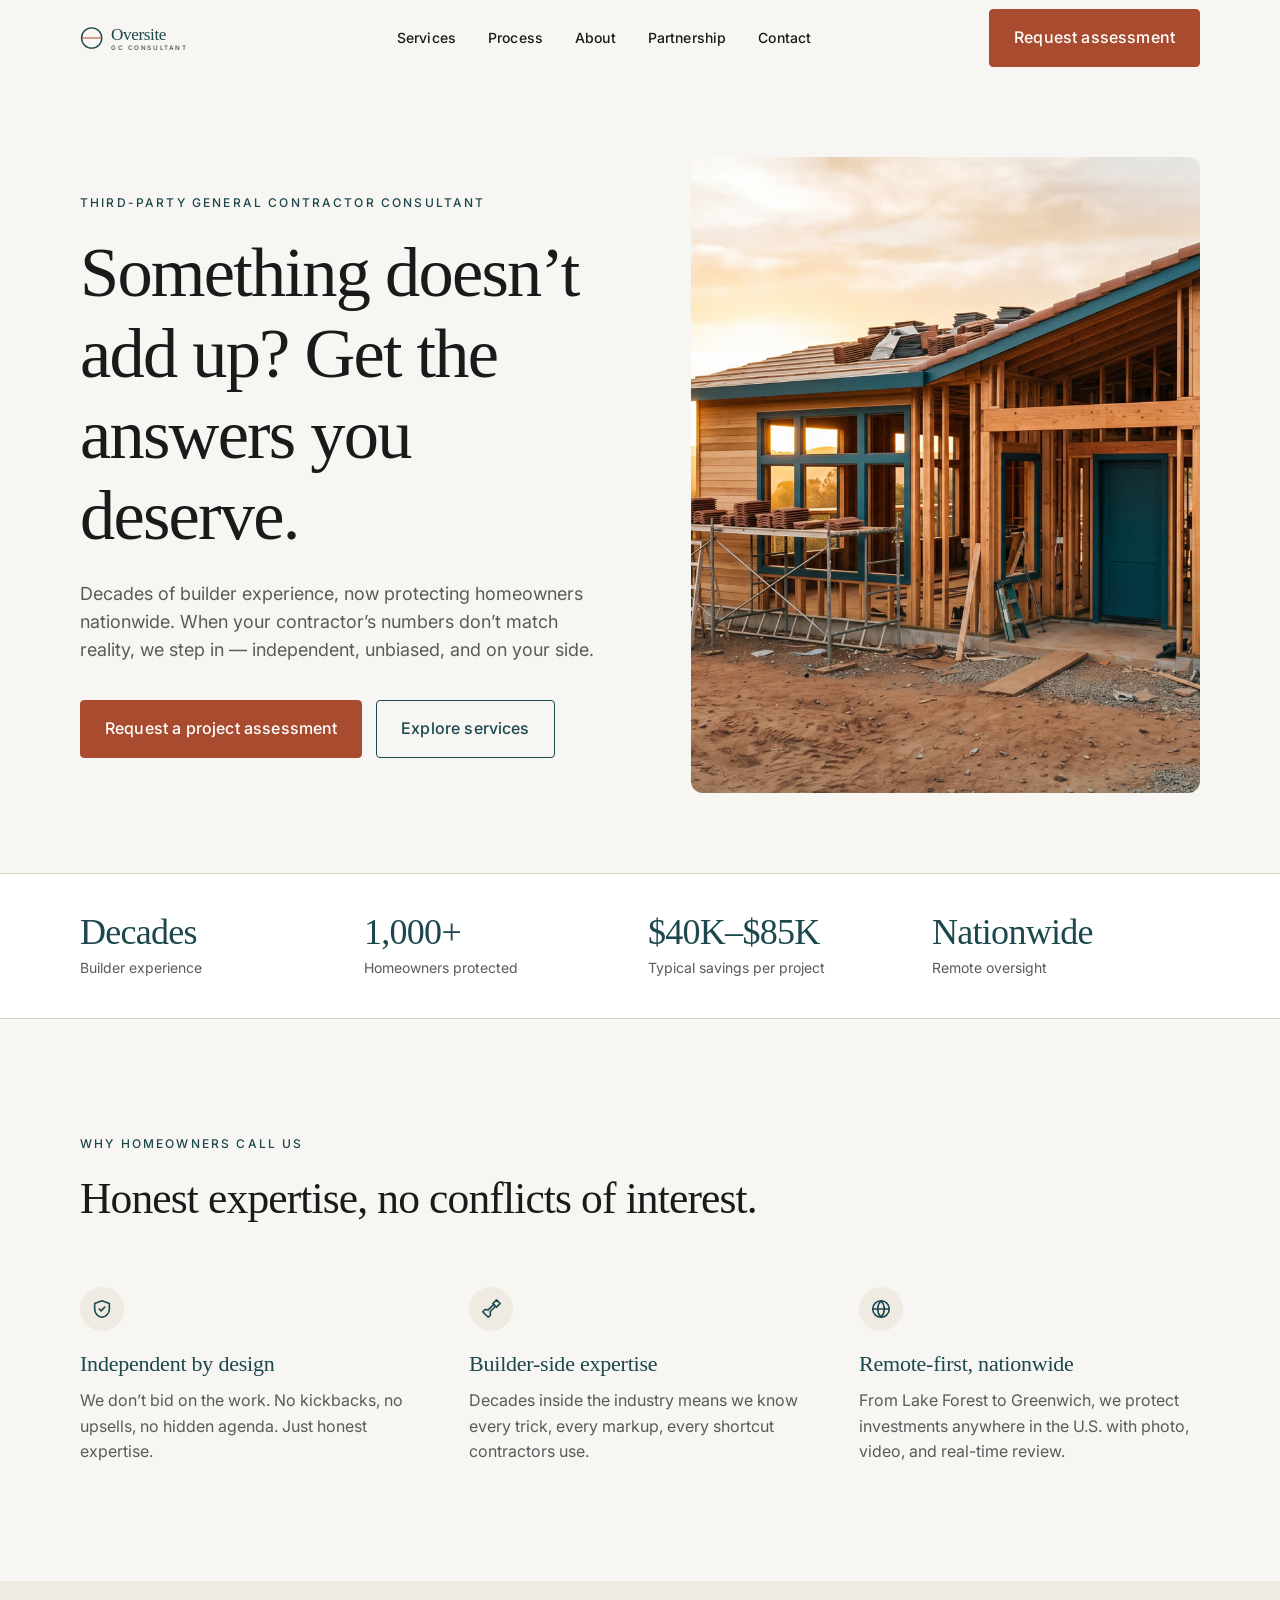
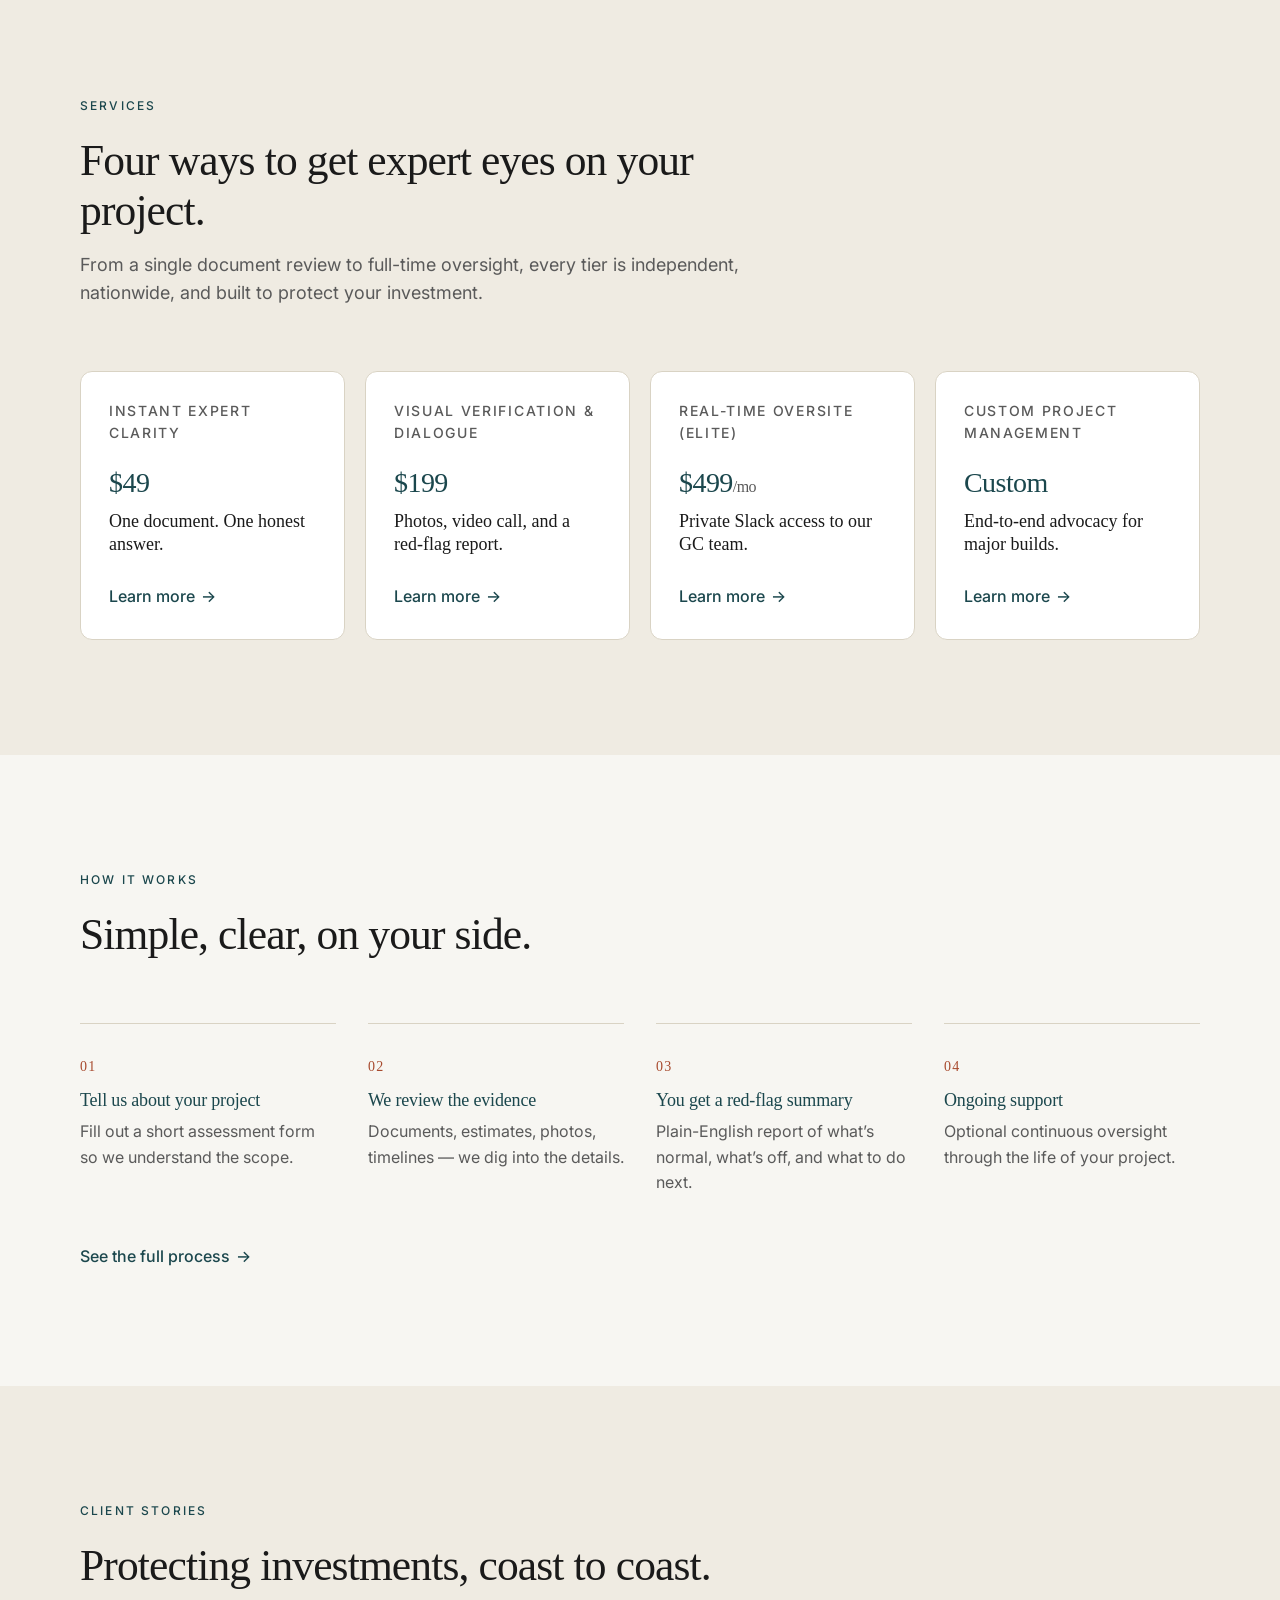
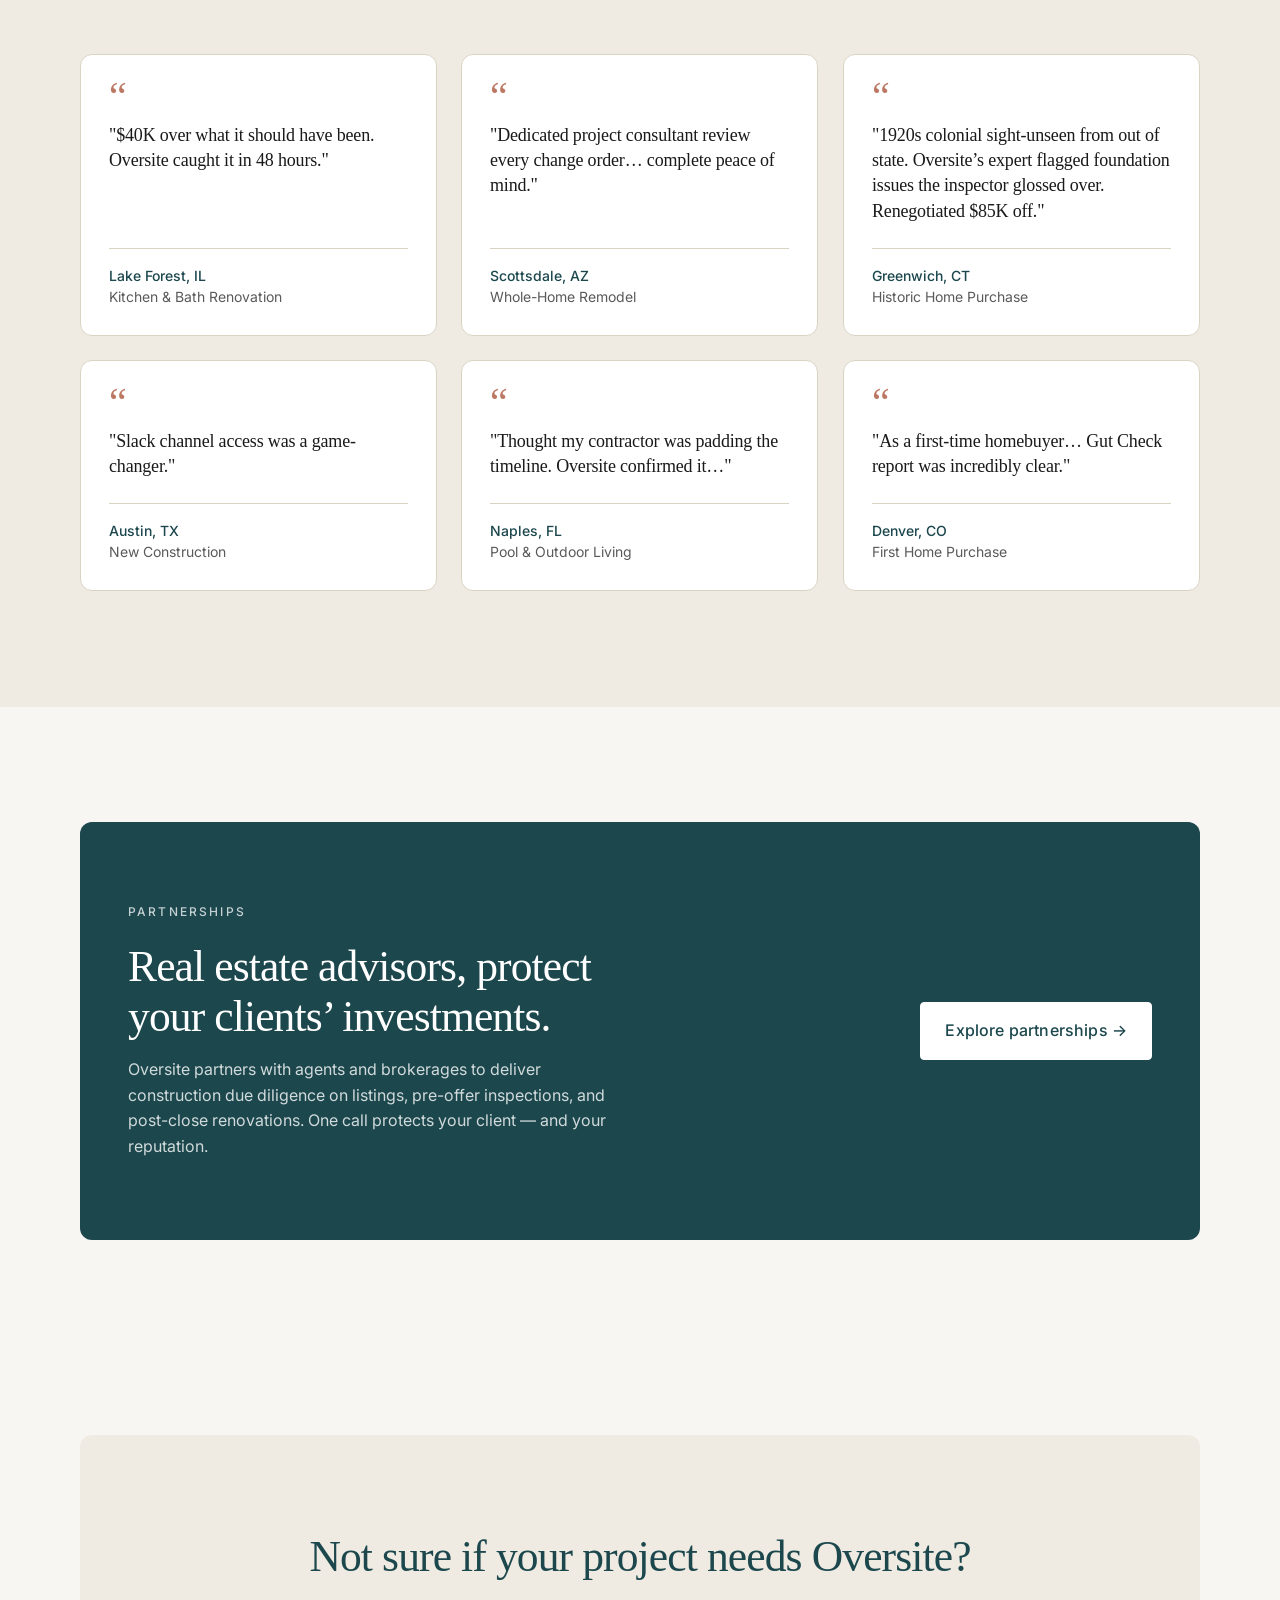
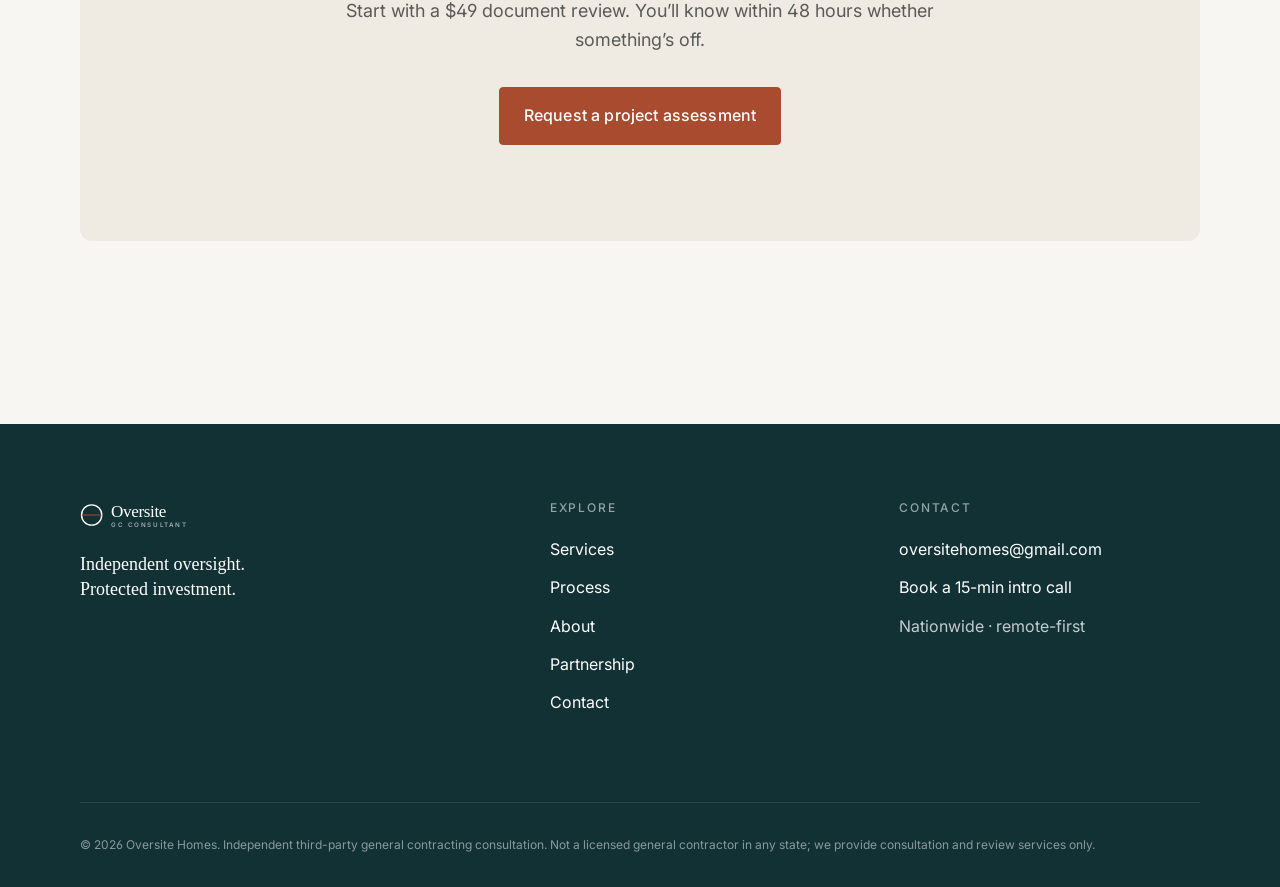
==== index.html @ 920925d2 "Add files via upload Add Justin Stamer bio, swap 25+ years to decades" ====
<!doctype html>
<html lang="en">
<head>
  <meta charset="utf-8" />
  <meta name="viewport" content="width=device-width, initial-scale=1" />
  <title>Oversite Homes — Independent third-party GC oversight for homeowners</title>
  <meta name="description" content="Decades of builder experience, now protecting homeowners nationwide. Independent, unbiased construction oversight and contractor review." />
  <link rel="icon" type="image/svg+xml" href="assets/favicon.svg" />
  <meta name="theme-color" content="#F7F6F2" />
  <!-- Fonts: Fraunces (Fontshare) + Inter (Google) -->
  <link rel="preconnect" href="https://fonts.googleapis.com" />
  <link rel="preconnect" href="https://fonts.gstatic.com" crossorigin />
  <link rel="preconnect" href="https://api.fontshare.com" />
  <link href="https://fonts.googleapis.com/css2?family=Inter:wght@400;500;600;700&display=swap" rel="stylesheet" />
  <link href="https://api.fontshare.com/v2/css?f[]=fraunces@400,500,600&display=swap" rel="stylesheet" />
  <link rel="stylesheet" href="assets/css/styles.css" />
  <meta property="og:title" content="Oversite Homes — Independent third-party GC oversight for homeowners" />
  <meta property="og:description" content="Decades of builder experience, now protecting homeowners nationwide. Independent, unbiased construction oversight and contractor review." />
  <meta property="og:type" content="website" />
</head>
<body>
<a class="visually-hidden" href="#main">Skip to main content</a>
<header class="site-header">
  <div class="container nav-inner">
    <a href="index.html" class="brand" aria-label="Oversite Homes home">
      <svg viewBox="0 0 220 36" xmlns="http://www.w3.org/2000/svg" aria-hidden="true" focusable="false">
  <!-- architectural mark: circle with crossbar -->
  <g transform="translate(0,2)">
    <circle cx="15" cy="16" r="13" fill="none" stroke="#1B474D" stroke-width="1.8"/>
    <line x1="3" y1="16" x2="27" y2="16" stroke="#A84B2F" stroke-width="1.6" stroke-linecap="round"/>
  </g>
  <!-- wordmark -->
  <text x="40" y="21" font-family="Fraunces, Georgia, serif" font-weight="500" font-size="22" fill="#1B474D" letter-spacing="-0.5">Oversite</text>
  <text x="40" y="33" font-family="Inter, sans-serif" font-weight="600" font-size="8" fill="#5A5A5A" letter-spacing="2">GC CONSULTANT</text>
</svg>
    </a>
    <button class="nav-toggle" aria-expanded="false" aria-controls="primary-nav" aria-label="Toggle menu">
      <span></span>
    </button>
    <nav class="primary-nav" id="primary-nav" aria-label="Primary">
      <ul>
        <li><a href="services.html">Services</a></li>
        <li><a href="process.html">Process</a></li>
        <li><a href="about.html">About</a></li>
        <li><a href="partnership.html">Partnership</a></li>
        <li><a href="contact.html">Contact</a></li>
        <li><a href="contact.html" class="btn btn-primary mobile-cta">Request assessment</a></li>
      </ul>
    </nav>
    <a href="contact.html" class="btn btn-primary nav-cta">Request assessment</a>
  </div>
</header>

<main id="main">

  <!-- HERO -->
  <section class="hero">
    <div class="container">
      <div class="hero-inner">
        <div class="reveal is-in">
          <p class="eyebrow">Third-party general contractor consultant</p>
          <h1>Something doesn&rsquo;t add up? Get the answers you deserve.</h1>
          <p class="lede">Decades of builder experience, now protecting homeowners nationwide. When your contractor&rsquo;s numbers don&rsquo;t match reality, we step in &mdash; independent, unbiased, and on your side.</p>
          <div class="hero-ctas">
            <a href="contact.html" class="btn btn-primary">Request a project assessment</a>
            <a href="services.html" class="btn btn-secondary">Explore services</a>
          </div>
        </div>
        <div class="hero-visual reveal is-in" aria-hidden="false">
          <img src="assets/images/hero.jpg" alt="Custom home under construction at golden hour, framed timber and warm light" loading="eager" fetchpriority="high"/>
        </div>
      </div>
    </div>
  </section>

  <!-- TRUST STRIP -->
  <section class="trust-strip" aria-label="Trust indicators" style="padding: 2.5rem 0;">
    <div class="container">
      <div class="stats">
        <div class="stat"><div class="stat-value">Decades</div><div class="stat-label">Builder experience</div></div>
        <div class="stat"><div class="stat-value">1,000+</div><div class="stat-label">Homeowners protected</div></div>
        <div class="stat"><div class="stat-value">$40K&ndash;$85K</div><div class="stat-label">Typical savings per project</div></div>
        <div class="stat"><div class="stat-value">Nationwide</div><div class="stat-label">Remote oversight</div></div>
      </div>
    </div>
  </section>

  <!-- VALUE PROPS -->
  <section>
    <div class="container">
      <div class="section-head reveal">
        <p class="eyebrow">Why homeowners call us</p>
        <h2>Honest expertise, no conflicts of interest.</h2>
      </div>
      <div class="value-grid">
        <div class="value-card reveal"><span class="icon"><svg width="22" height="22" viewBox="0 0 24 24" fill="none" stroke="currentColor" stroke-width="1.75" stroke-linecap="round" stroke-linejoin="round" aria-hidden="true"><path d="M12 3 4 6v6c0 4.5 3.2 8.5 8 9 4.8-.5 8-4.5 8-9V6l-8-3Z"/><path d="m9 12 2 2 4-4"/></svg></span><h3>Independent by design</h3><p>We don&rsquo;t bid on the work. No kickbacks, no upsells, no hidden agenda. Just honest expertise.</p></div>
        <div class="value-card reveal"><span class="icon"><svg width="22" height="22" viewBox="0 0 24 24" fill="none" stroke="currentColor" stroke-width="1.75" stroke-linecap="round" stroke-linejoin="round" aria-hidden="true"><path d="M15 7 9 13l-3.5-.5L3 15l6 6 2.5-2.5L11 15l6-6"/><path d="m14 6 4-4 4 4-4 4z"/></svg></span><h3>Builder-side expertise</h3><p>Decades inside the industry means we know every trick, every markup, every shortcut contractors use.</p></div>
        <div class="value-card reveal"><span class="icon"><svg width="22" height="22" viewBox="0 0 24 24" fill="none" stroke="currentColor" stroke-width="1.75" stroke-linecap="round" stroke-linejoin="round" aria-hidden="true"><circle cx="12" cy="12" r="9"/><path d="M3 12h18"/><path d="M12 3a13 13 0 0 1 0 18"/><path d="M12 3a13 13 0 0 0 0 18"/></svg></span><h3>Remote-first, nationwide</h3><p>From Lake Forest to Greenwich, we protect investments anywhere in the U.S. with photo, video, and real-time review.</p></div>
      </div>
    </div>
  </section>

  <!-- SERVICE TIER PREVIEW -->
  <section style="background: var(--surface-alt);">
    <div class="container">
      <div class="section-head reveal">
        <p class="eyebrow">Services</p>
        <h2>Four ways to get expert eyes on your project.</h2>
        <p class="lede">From a single document review to full-time oversight, every tier is independent, nationwide, and built to protect your investment.</p>
      </div>
      <div class="tier-grid">
        <a href="services.html#tier-49" class="tier-card reveal">
          <div class="tier-name">Instant Expert Clarity</div>
          <div class="tier-price">$49</div>
          <p class="tier-tagline">One document. One honest answer.</p>
          <span class="link-arrow">Learn more <span class="arrow">&rarr;</span></span>
        </a>
        <a href="services.html#tier-199" class="tier-card reveal">
          <div class="tier-name">Visual Verification &amp; Dialogue</div>
          <div class="tier-price">$199</div>
          <p class="tier-tagline">Photos, video call, and a red-flag report.</p>
          <span class="link-arrow">Learn more <span class="arrow">&rarr;</span></span>
        </a>
        <a href="services.html#tier-499" class="tier-card reveal">
          <div class="tier-name">Real-time Oversite (Elite)</div>
          <div class="tier-price">$499<span style="font-size: 1rem; color: var(--ink-muted);">/mo</span></div>
          <p class="tier-tagline">Private Slack access to our GC team.</p>
          <span class="link-arrow">Learn more <span class="arrow">&rarr;</span></span>
        </a>
        <a href="services.html#tier-custom" class="tier-card reveal">
          <div class="tier-name">Custom Project Management</div>
          <div class="tier-price">Custom</div>
          <p class="tier-tagline">End-to-end advocacy for major builds.</p>
          <span class="link-arrow">Learn more <span class="arrow">&rarr;</span></span>
        </a>
      </div>
    </div>
  </section>

  <!-- HOW IT WORKS (4 STEP TEASER) -->
  <section>
    <div class="container">
      <div class="section-head reveal">
        <p class="eyebrow">How it works</p>
        <h2>Simple, clear, on your side.</h2>
      </div>
      <ol class="steps steps-4">
        <li class="step reveal"><h3>Tell us about your project</h3><p>Fill out a short assessment form so we understand the scope.</p></li>
        <li class="step reveal"><h3>We review the evidence</h3><p>Documents, estimates, photos, timelines &mdash; we dig into the details.</p></li>
        <li class="step reveal"><h3>You get a red-flag summary</h3><p>Plain-English report of what&rsquo;s normal, what&rsquo;s off, and what to do next.</p></li>
        <li class="step reveal"><h3>Ongoing support</h3><p>Optional continuous oversight through the life of your project.</p></li>
      </ol>
      <p style="margin-top: 3rem;"><a href="process.html" class="link-arrow">See the full process <span class="arrow">&rarr;</span></a></p>
    </div>
  </section>

  <!-- TESTIMONIALS -->
  <section style="background: var(--surface-alt);">
    <div class="container">
      <div class="section-head reveal">
        <p class="eyebrow">Client stories</p>
        <h2>Protecting investments, coast to coast.</h2>
      </div>
      <div class="testimonials">
        
        <figure class="testimonial reveal">
          <div class="quote-mark" aria-hidden="true">&ldquo;</div>
          <blockquote>"$40K over what it should have been. Oversite caught it in 48 hours."</blockquote>
          <cite><strong>Lake Forest, IL</strong><br/>Kitchen &amp; Bath Renovation</cite>
        </figure>

        <figure class="testimonial reveal">
          <div class="quote-mark" aria-hidden="true">&ldquo;</div>
          <blockquote>"Dedicated project consultant review every change order&hellip; complete peace of mind."</blockquote>
          <cite><strong>Scottsdale, AZ</strong><br/>Whole-Home Remodel</cite>
        </figure>

        <figure class="testimonial reveal">
          <div class="quote-mark" aria-hidden="true">&ldquo;</div>
          <blockquote>"1920s colonial sight-unseen from out of state. Oversite&rsquo;s expert flagged foundation issues the inspector glossed over. Renegotiated $85K off."</blockquote>
          <cite><strong>Greenwich, CT</strong><br/>Historic Home Purchase</cite>
        </figure>

        <figure class="testimonial reveal">
          <div class="quote-mark" aria-hidden="true">&ldquo;</div>
          <blockquote>"Slack channel access was a game-changer."</blockquote>
          <cite><strong>Austin, TX</strong><br/>New Construction</cite>
        </figure>

        <figure class="testimonial reveal">
          <div class="quote-mark" aria-hidden="true">&ldquo;</div>
          <blockquote>"Thought my contractor was padding the timeline. Oversite confirmed it&hellip;"</blockquote>
          <cite><strong>Naples, FL</strong><br/>Pool &amp; Outdoor Living</cite>
        </figure>

        <figure class="testimonial reveal">
          <div class="quote-mark" aria-hidden="true">&ldquo;</div>
          <blockquote>"As a first-time homebuyer&hellip; Gut Check report was incredibly clear."</blockquote>
          <cite><strong>Denver, CO</strong><br/>First Home Purchase</cite>
        </figure>
      </div>
    </div>
  </section>

  <!-- PARTNERSHIP BAND -->
  <section>
    <div class="container">
      <div class="band reveal">
        <div class="band-inner">
          <div>
            <p class="eyebrow" style="color: rgba(255,255,255,0.75);">Partnerships</p>
            <h2>Real estate advisors, protect your clients&rsquo; investments.</h2>
            <p>Oversite partners with agents and brokerages to deliver construction due diligence on listings, pre-offer inspections, and post-close renovations. One call protects your client &mdash; and your reputation.</p>
          </div>
          <div class="band-cta-wrap">
            <a href="partnership.html" class="btn btn-light">Explore partnerships &rarr;</a>
          </div>
        </div>
      </div>
    </div>
  </section>

  <!-- FINAL CTA -->
  <section class="tight">
    <div class="container">
      <div class="cta-band reveal">
        <h2>Not sure if your project needs Oversite?</h2>
        <p>Start with a $49 document review. You&rsquo;ll know within 48 hours whether something&rsquo;s off.</p>
        <a href="contact.html" class="btn btn-primary">Request a project assessment</a>
      </div>
    </div>
  </section>

</main>

<footer class="site-footer">
  <div class="container">
    <div class="footer-inner">
      <div>
        <div class="brand"><svg viewBox="0 0 220 36" xmlns="http://www.w3.org/2000/svg" aria-hidden="true" focusable="false">
  <g transform="translate(0,2)">
    <circle cx="15" cy="16" r="13" fill="none" stroke="#FFFFFF" stroke-width="1.8"/>
    <line x1="3" y1="16" x2="27" y2="16" stroke="#A84B2F" stroke-width="1.6" stroke-linecap="round"/>
  </g>
  <text x="40" y="21" font-family="Fraunces, Georgia, serif" font-weight="500" font-size="22" fill="#FFFFFF" letter-spacing="-0.5">Oversite</text>
  <text x="40" y="33" font-family="Inter, sans-serif" font-weight="600" font-size="8" fill="rgba(255,255,255,0.6)" letter-spacing="2">GC CONSULTANT</text>
</svg></div>
        <p class="tagline">Independent oversight.<br/>Protected investment.</p>
      </div>
      <div>
        <h4>Explore</h4>
        <ul>
          <li><a href="services.html">Services</a></li>
          <li><a href="process.html">Process</a></li>
          <li><a href="about.html">About</a></li>
          <li><a href="partnership.html">Partnership</a></li>
          <li><a href="contact.html">Contact</a></li>
        </ul>
      </div>
      <div>
        <h4>Contact</h4>
        <ul>
          <li><a href="mailto:oversitehomes@gmail.com">oversitehomes@gmail.com</a></li>
          <li><a href="#" target="_blank" rel="noopener noreferrer">Book a 15-min intro call</a></li>
          <li>Nationwide · remote-first</li>
        </ul>
      </div>
      <p class="legal">© 2026 Oversite Homes. Independent third-party general contracting consultation. Not a licensed general contractor in any state; we provide consultation and review services only.</p>
    </div>
  </div>
</footer>
<script src="assets/js/main.js" defer></script>
</body>
</html>
---- assets/css/styles.css ----
/* =========================================================
   Oversite Homes — site stylesheet
   Editorial, protective, warm. Teal + terra on bone.
   ========================================================= */

:root {
  /* palette */
  --bg: #F7F6F2;
  --surface: #FFFFFF;
  --surface-alt: #EFEBE2;
  --ink: #1A1A1A;
  --ink-muted: #5A5A5A;
  --teal: #1B474D;
  --teal-dark: #123135;
  --terra: #A84B2F;
  --terra-dark: #813620;
  --line: #D9D3C4;

  /* type */
  --font-serif: "Fraunces", "Source Serif Pro", Georgia, serif;
  --font-sans: "Inter", -apple-system, BlinkMacSystemFont, "Segoe UI", sans-serif;

  --text-xs: 0.75rem;
  --text-sm: 0.875rem;
  --text-base: 1rem;
  --text-lg: 1.125rem;
  --text-xl: 1.375rem;
  --text-2xl: 1.75rem;
  --text-3xl: 2.25rem;
  --text-4xl: 3rem;
  --text-hero: clamp(2.5rem, 5.5vw, 4.5rem);

  /* spacing */
  --space-section: clamp(4rem, 9vw, 7.5rem);
  --space-section-lg: clamp(5rem, 11vw, 9rem);

  /* layout */
  --max-w: 1200px;
  --max-w-text: 680px;
  --radius: 4px;
  --radius-lg: 12px;
  --shadow-sm: 0 1px 2px rgba(26,26,26,0.05);
  --shadow-md: 0 8px 28px rgba(26,26,26,0.08);

  /* motion */
  --ease: cubic-bezier(0.22, 1, 0.36, 1);
}

/* -------- reset -------- */
*, *::before, *::after { box-sizing: border-box; }
html { -webkit-text-size-adjust: 100%; scroll-behavior: smooth; }
body, h1, h2, h3, h4, h5, h6, p, figure, blockquote, dl, dd, ul, ol { margin: 0; padding: 0; }
ul, ol { list-style: none; }
img, svg { display: block; max-width: 100%; height: auto; }
button { font: inherit; cursor: pointer; background: none; border: 0; color: inherit; }
a { color: inherit; text-decoration: none; }
input, select, textarea, button { font-family: inherit; }

/* -------- base -------- */
html { background: var(--bg); }
body {
  font-family: var(--font-sans);
  color: var(--ink);
  background: var(--bg);
  font-size: var(--text-base);
  line-height: 1.6;
  -webkit-font-smoothing: antialiased;
  -moz-osx-font-smoothing: grayscale;
  font-feature-settings: "kern", "liga", "ss01";
}

h1, h2, h3, h4 {
  font-family: var(--font-serif);
  font-weight: 400;
  line-height: 1.15;
  color: var(--ink);
  letter-spacing: -0.01em;
  font-feature-settings: "ss01", "liga", "kern";
}

h1 { font-size: var(--text-hero); letter-spacing: -0.025em; }
h2 { font-size: clamp(1.875rem, 3.4vw, 2.75rem); letter-spacing: -0.02em; }
h3 { font-size: var(--text-xl); }
h4 { font-size: var(--text-lg); }

p { color: var(--ink); }
p.lede { font-size: var(--text-lg); color: var(--ink-muted); line-height: 1.55; max-width: var(--max-w-text); }

a:focus-visible,
button:focus-visible,
input:focus-visible,
select:focus-visible,
textarea:focus-visible {
  outline: 2px solid var(--teal);
  outline-offset: 3px;
}

::selection { background: var(--teal); color: #fff; }

/* -------- layout -------- */
.container { width: 100%; max-width: var(--max-w); margin: 0 auto; padding: 0 1.25rem; }
@media (min-width: 640px) { .container { padding: 0 1.75rem; } }
@media (min-width: 900px) { .container { padding: 0 2.5rem; } }

section { padding: var(--space-section) 0; }
section.tight { padding: calc(var(--space-section) * 0.7) 0; }

.eyebrow {
  font-family: var(--font-sans);
  font-size: var(--text-xs);
  text-transform: uppercase;
  letter-spacing: 0.18em;
  color: var(--teal);
  font-weight: 500;
  margin-bottom: 1.25rem;
}

.section-head {
  max-width: var(--max-w-text);
  margin-bottom: clamp(2.5rem, 5vw, 4rem);
}
.section-head h2 { margin-bottom: 1rem; }

/* -------- buttons -------- */
.btn {
  display: inline-flex;
  align-items: center;
  gap: 0.5rem;
  padding: 0.95rem 1.5rem;
  font-family: var(--font-sans);
  font-weight: 500;
  font-size: var(--text-base);
  letter-spacing: 0.01em;
  border-radius: var(--radius);
  transition: background 0.2s var(--ease), color 0.2s var(--ease), transform 0.2s var(--ease), border-color 0.2s var(--ease);
  border: 1px solid transparent;
  white-space: nowrap;
  cursor: pointer;
}
.btn:hover { transform: translateY(-1px); }
.btn:active { transform: translateY(0); }

.btn-primary {
  background: var(--terra);
  color: #fff;
  border-color: var(--terra);
}
.btn-primary:hover { background: var(--terra-dark); border-color: var(--terra-dark); }

.btn-secondary {
  background: transparent;
  color: var(--teal);
  border-color: var(--teal);
}
.btn-secondary:hover { background: var(--teal); color: #fff; }

.btn-ghost {
  background: transparent;
  color: var(--teal);
  padding-left: 0;
  padding-right: 0;
}
.btn-ghost:hover { color: var(--terra); }

.link-arrow {
  color: var(--teal);
  font-weight: 500;
  display: inline-flex;
  align-items: center;
  gap: 0.35rem;
  border-bottom: 1px solid transparent;
  transition: color 0.2s var(--ease), border-color 0.2s var(--ease);
}
.link-arrow:hover { color: var(--terra); border-bottom-color: var(--terra); }
.link-arrow .arrow { transition: transform 0.2s var(--ease); }
.link-arrow:hover .arrow { transform: translateX(3px); }

/* -------- header / nav -------- */
.site-header {
  position: sticky;
  top: 0;
  z-index: 50;
  background: var(--bg);
  backdrop-filter: saturate(160%) blur(10px);
  -webkit-backdrop-filter: saturate(160%) blur(10px);
  border-bottom: 1px solid transparent;
  transition: border-color 0.2s var(--ease), background 0.2s var(--ease), box-shadow 0.2s var(--ease);
}
.site-header.scrolled {
  border-bottom-color: var(--line);
  background: rgba(247, 246, 242, 0.95);
}

.nav-inner {
  display: flex;
  align-items: center;
  justify-content: space-between;
  height: 76px;
  gap: 2rem;
}

.brand {
  display: inline-flex;
  align-items: center;
}
.brand svg { height: 28px; width: auto; }

.primary-nav ul {
  display: flex;
  align-items: center;
  gap: 2rem;
}
.primary-nav a {
  font-size: var(--text-sm);
  color: var(--ink);
  font-weight: 500;
  letter-spacing: 0.01em;
  position: relative;
  padding: 0.5rem 0;
  transition: color 0.2s var(--ease);
}
.primary-nav a:hover,
.primary-nav a.is-active { color: var(--teal); }
.primary-nav a.is-active::after {
  content: "";
  position: absolute;
  left: 0; right: 0; bottom: -2px;
  height: 2px; background: var(--terra);
}

.nav-cta { display: none; }
@media (min-width: 900px) { .nav-cta { display: inline-flex; } }

.nav-toggle {
  display: inline-flex;
  align-items: center;
  justify-content: center;
  width: 44px; height: 44px;
  border: 1px solid var(--line);
  border-radius: var(--radius);
  background: var(--surface);
}
.nav-toggle:hover { border-color: var(--teal); }
.nav-toggle span,
.nav-toggle span::before,
.nav-toggle span::after {
  display: block; width: 18px; height: 1.5px; background: var(--ink); position: relative;
  transition: transform 0.25s var(--ease), top 0.25s var(--ease), bottom 0.25s var(--ease), opacity 0.15s;
}
.nav-toggle span::before,
.nav-toggle span::after {
  content: ""; position: absolute; left: 0;
}
.nav-toggle span::before { top: -6px; }
.nav-toggle span::after { bottom: -6px; top: auto; }
.nav-toggle[aria-expanded="true"] span { background: transparent; }
.nav-toggle[aria-expanded="true"] span::before { top: 0; transform: rotate(45deg); }
.nav-toggle[aria-expanded="true"] span::after { bottom: 0; top: 0; transform: rotate(-45deg); }

@media (max-width: 899px) {
  .primary-nav {
    position: fixed;
    top: 76px;
    left: 0;
    right: 0;
    bottom: 0;
    height: calc(100vh - 76px);
    background: var(--bg);
    padding: 2rem 1.5rem 3rem;
    transform: translateY(-100vh);
    transition: transform 0.35s var(--ease), visibility 0s linear 0.35s;
    overflow-y: auto;
    border-top: 1px solid var(--line);
    visibility: hidden;
  }
  .primary-nav[data-open="true"] {
    transform: translateY(0);
    visibility: visible;
    transition: transform 0.35s var(--ease), visibility 0s linear 0s;
  }
  .primary-nav ul { flex-direction: column; align-items: stretch; gap: 0.25rem; }
  .primary-nav a {
    font-family: var(--font-serif);
    font-size: 1.5rem;
    padding: 1rem 0;
    border-bottom: 1px solid var(--line);
    display: block;
  }
  .primary-nav .mobile-cta {
    margin-top: 1.5rem;
    width: 100%;
    justify-content: center;
  }
}
@media (min-width: 900px) {
  .nav-toggle { display: none; }
  .primary-nav .mobile-cta { display: none; }
}

/* -------- hero -------- */
.hero {
  padding-top: clamp(3rem, 7vw, 5rem);
  padding-bottom: clamp(3rem, 7vw, 5rem);
}
.hero-inner {
  display: grid;
  grid-template-columns: 1fr;
  gap: clamp(2rem, 5vw, 4rem);
  align-items: center;
}
@media (min-width: 900px) {
  .hero-inner { grid-template-columns: 1.05fr 1fr; gap: clamp(3rem, 6vw, 5rem); }
}
.hero h1 { margin-bottom: 1.5rem; }
.hero .lede { margin-bottom: 2.25rem; }
.hero-ctas { display: flex; flex-wrap: wrap; gap: 0.85rem; }
.hero-visual {
  position: relative;
  border-radius: var(--radius-lg);
  overflow: hidden;
  aspect-ratio: 4 / 5;
  background: var(--surface-alt);
}
.hero-visual img { width: 100%; height: 100%; object-fit: cover; }
.hero-visual::after {
  content: "";
  position: absolute; inset: 0;
  background: linear-gradient(180deg, rgba(27,71,77,0) 55%, rgba(27,71,77,0.28) 100%);
  pointer-events: none;
}

/* -------- trust strip -------- */
.trust-strip {
  border-top: 1px solid var(--line);
  border-bottom: 1px solid var(--line);
  padding: 2.5rem 0;
  background: var(--surface);
}
.stats {
  display: grid;
  grid-template-columns: repeat(2, 1fr);
  gap: 2rem 1rem;
}
@media (min-width: 900px) { .stats { grid-template-columns: repeat(4, 1fr); } }
.stat { text-align: left; }
.stat-value {
  font-family: var(--font-serif);
  font-size: clamp(1.75rem, 3vw, 2.25rem);
  color: var(--teal);
  line-height: 1.05;
  margin-bottom: 0.4rem;
  letter-spacing: -0.02em;
}
.stat-label {
  font-size: var(--text-sm);
  color: var(--ink-muted);
  line-height: 1.4;
}

/* -------- 3-col value props -------- */
.value-grid {
  display: grid;
  grid-template-columns: 1fr;
  gap: 2.25rem;
}
@media (min-width: 900px) { .value-grid { grid-template-columns: repeat(3, 1fr); gap: 3rem; } }

.value-card { max-width: 34ch; }
.value-card .icon {
  width: 44px; height: 44px;
  display: inline-flex; align-items: center; justify-content: center;
  color: var(--teal);
  background: var(--surface-alt);
  border-radius: 50%;
  margin-bottom: 1.25rem;
}
.value-card h3 {
  font-size: var(--text-xl);
  margin-bottom: 0.75rem;
  color: var(--teal);
}
.value-card p { color: var(--ink-muted); line-height: 1.6; }

/* -------- service tier cards -------- */
.tier-grid {
  display: grid;
  grid-template-columns: 1fr;
  gap: 1.25rem;
}
@media (min-width: 640px) { .tier-grid { grid-template-columns: repeat(2, 1fr); } }
@media (min-width: 1100px) { .tier-grid { grid-template-columns: repeat(4, 1fr); } }

.tier-card {
  background: var(--surface);
  border: 1px solid var(--line);
  border-radius: var(--radius-lg);
  padding: 1.75rem;
  display: flex;
  flex-direction: column;
  transition: border-color 0.25s var(--ease), transform 0.25s var(--ease), box-shadow 0.25s var(--ease);
}
.tier-card:hover {
  border-color: var(--teal);
  transform: translateY(-3px);
  box-shadow: var(--shadow-md);
}
.tier-card .tier-price {
  font-family: var(--font-serif);
  font-size: 1.75rem;
  color: var(--teal);
  margin-bottom: 0.25rem;
  letter-spacing: -0.02em;
}
.tier-card .tier-name {
  font-size: var(--text-sm);
  text-transform: uppercase;
  letter-spacing: 0.12em;
  color: var(--ink-muted);
  margin-bottom: 1rem;
  font-weight: 500;
}
.tier-card .tier-tagline {
  font-family: var(--font-serif);
  font-size: var(--text-lg);
  line-height: 1.3;
  margin-bottom: 1.75rem;
  color: var(--ink);
}
.tier-card .link-arrow { margin-top: auto; }

/* -------- detailed tier blocks (services page) -------- */
.tier-detail {
  background: var(--surface);
  border: 1px solid var(--line);
  border-radius: var(--radius-lg);
  padding: clamp(2rem, 4vw, 3rem);
  margin-bottom: 1.5rem;
}
.tier-detail-head {
  display: flex;
  flex-wrap: wrap;
  align-items: baseline;
  gap: 0.75rem 1.25rem;
  margin-bottom: 1.5rem;
  padding-bottom: 1.25rem;
  border-bottom: 1px solid var(--line);
}
.tier-detail-head .num {
  font-family: var(--font-serif);
  font-size: var(--text-sm);
  color: var(--terra);
  letter-spacing: 0.08em;
  text-transform: uppercase;
}
.tier-detail-head h3 {
  font-family: var(--font-serif);
  font-size: clamp(1.5rem, 2.6vw, 2rem);
  color: var(--teal);
  margin-right: auto;
}
.tier-detail-head .price {
  font-family: var(--font-serif);
  font-size: var(--text-xl);
  color: var(--ink);
}
.tier-detail .what-you-get {
  font-size: var(--text-sm);
  text-transform: uppercase;
  letter-spacing: 0.14em;
  color: var(--ink-muted);
  margin-bottom: 1rem;
}
.tier-detail ul.bullets {
  margin-bottom: 1.75rem;
  display: grid; gap: 0.65rem;
}
.tier-detail ul.bullets li {
  position: relative;
  padding-left: 1.5rem;
  color: var(--ink);
  line-height: 1.55;
}
.tier-detail ul.bullets li::before {
  content: "";
  position: absolute;
  left: 0; top: 0.7em;
  width: 0.65rem; height: 1px;
  background: var(--terra);
}
.tier-detail .best-for {
  color: var(--ink-muted);
  margin-bottom: 1.75rem;
  max-width: 60ch;
}
.tier-detail .best-for strong { color: var(--ink); font-weight: 600; }

/* -------- comparison table -------- */
.compare-wrap { overflow-x: auto; }
.compare {
  width: 100%;
  border-collapse: collapse;
  min-width: 720px;
  background: var(--surface);
  border-radius: var(--radius-lg);
  overflow: hidden;
  border: 1px solid var(--line);
}
.compare th, .compare td {
  padding: 1rem 1.25rem;
  text-align: left;
  border-bottom: 1px solid var(--line);
  font-size: var(--text-sm);
}
.compare th {
  font-family: var(--font-serif);
  font-weight: 500;
  color: var(--teal);
  background: var(--surface-alt);
  font-size: var(--text-base);
  letter-spacing: -0.01em;
}
.compare tr:last-child td { border-bottom: 0; }
.compare td.check { color: var(--teal); font-weight: 600; }
.compare td.dash { color: var(--line); }
.compare th:first-child, .compare td:first-child { font-weight: 500; color: var(--ink); }

/* -------- how it works / process -------- */
.steps {
  display: grid;
  gap: 2rem;
  grid-template-columns: 1fr;
  counter-reset: step;
}
@media (min-width: 640px) { .steps { grid-template-columns: repeat(2, 1fr); } }
@media (min-width: 1100px) { .steps.steps-4 { grid-template-columns: repeat(4, 1fr); } }

.step {
  padding-top: 2rem;
  border-top: 1px solid var(--line);
  position: relative;
}
.step::before {
  counter-increment: step;
  content: "0" counter(step);
  font-family: var(--font-serif);
  font-size: var(--text-sm);
  color: var(--terra);
  letter-spacing: 0.08em;
  display: block;
  margin-bottom: 0.75rem;
}
.step h3 { font-size: var(--text-lg); margin-bottom: 0.5rem; color: var(--teal); }
.step p { color: var(--ink-muted); line-height: 1.6; }

.steps-long {
  display: grid;
  gap: 0;
  grid-template-columns: 1fr;
  counter-reset: step;
}
.step-long {
  display: grid;
  grid-template-columns: 1fr;
  gap: 1rem;
  padding: 2.5rem 0;
  border-top: 1px solid var(--line);
}
.step-long:last-child { border-bottom: 1px solid var(--line); }
@media (min-width: 900px) { .step-long { grid-template-columns: 220px 1fr; gap: 3rem; } }
.step-long .step-num {
  font-family: var(--font-serif);
  font-size: clamp(2rem, 3vw, 2.5rem);
  color: var(--terra);
  line-height: 1;
  letter-spacing: -0.02em;
}
/* step number text is provided in HTML; counter removed to avoid duplication */
.step-long h3 {
  font-family: var(--font-serif);
  font-size: clamp(1.4rem, 2vw, 1.65rem);
  color: var(--teal);
  margin-bottom: 0.75rem;
}
.step-long p {
  color: var(--ink-muted);
  max-width: 60ch;
}

/* -------- testimonial cards -------- */
.testimonials {
  display: grid;
  grid-template-columns: 1fr;
  gap: 1.25rem;
}
@media (min-width: 640px) { .testimonials { grid-template-columns: repeat(2, 1fr); } }
@media (min-width: 1100px) { .testimonials { grid-template-columns: repeat(3, 1fr); gap: 1.5rem; } }

.testimonial {
  background: var(--surface);
  border: 1px solid var(--line);
  border-radius: var(--radius-lg);
  padding: 2rem 1.75rem 1.75rem;
  display: flex;
  flex-direction: column;
  position: relative;
}
.testimonial .quote-mark {
  font-family: var(--font-serif);
  color: var(--terra);
  font-size: 2.5rem;
  line-height: 0.5;
  margin-bottom: 1rem;
  opacity: 0.75;
}
.testimonial blockquote {
  font-family: var(--font-serif);
  font-size: var(--text-lg);
  line-height: 1.4;
  color: var(--ink);
  margin-bottom: 1.5rem;
  flex: 1;
  letter-spacing: -0.01em;
}
.testimonial cite {
  font-style: normal;
  font-size: var(--text-sm);
  color: var(--ink-muted);
  line-height: 1.5;
  border-top: 1px solid var(--line);
  padding-top: 1rem;
  display: block;
}
.testimonial cite strong { color: var(--teal); font-weight: 500; }

/* -------- partnership band -------- */
.band {
  background: var(--teal);
  color: #fff;
  padding: clamp(3rem, 7vw, 5rem) 0;
  border-radius: var(--radius-lg);
}
.band-inner {
  display: grid;
  grid-template-columns: 1fr;
  gap: 2rem;
  align-items: center;
  padding: 0 clamp(1.5rem, 4vw, 3rem);
}
@media (min-width: 900px) { .band-inner { grid-template-columns: 1.2fr 1fr; gap: 3rem; } }
.band h2 { color: #fff; margin-bottom: 1rem; }
.band p { color: rgba(255,255,255,0.8); max-width: 50ch; }
.band .band-cta-wrap { display: flex; justify-content: flex-start; }
@media (min-width: 900px) { .band .band-cta-wrap { justify-content: flex-end; } }
.band .btn-light {
  background: #fff;
  color: var(--teal);
  border-color: #fff;
}
.band .btn-light:hover { background: var(--surface-alt); color: var(--teal-dark); }

/* -------- final CTA band -------- */
.cta-band {
  text-align: center;
  background: var(--surface-alt);
  padding: clamp(3.5rem, 8vw, 6rem) 1.5rem;
  border-radius: var(--radius-lg);
}
.cta-band h2 { margin-bottom: 1rem; color: var(--teal); }
.cta-band p { max-width: 60ch; margin: 0 auto 2rem; color: var(--ink-muted); font-size: var(--text-lg); }

/* -------- 2-col editorial section -------- */
.two-col {
  display: grid;
  grid-template-columns: 1fr;
  gap: clamp(2rem, 5vw, 4rem);
  align-items: center;
}
@media (min-width: 900px) { .two-col { grid-template-columns: 1fr 1fr; } }
.two-col .media {
  border-radius: var(--radius-lg);
  overflow: hidden;
  aspect-ratio: 4 / 5;
  background: var(--surface-alt);
}
.two-col .media img { width: 100%; height: 100%; object-fit: cover; }
/* On desktop, .reverse puts media on the right; on mobile text stays first. */
@media (min-width: 900px) { .two-col.reverse .media { order: 2; } }

/* -------- about / story -------- */
.story-copy p {
  font-family: var(--font-serif);
  font-size: clamp(1.2rem, 1.8vw, 1.4rem);
  line-height: 1.5;
  color: var(--ink);
  max-width: var(--max-w-text);
  margin-bottom: 1.5rem;
  letter-spacing: -0.005em;
}
.story-copy p:last-child { margin-bottom: 0; }

.founder-bio {
  background: var(--surface);
  border: 1px solid var(--line);
  border-left: 3px solid var(--terra);
  padding: 2rem;
  border-radius: var(--radius);
  max-width: var(--max-w-text);
}
.founder-bio h4 { margin-bottom: 0.5rem; color: var(--teal); }
.founder-bio p { color: var(--ink-muted); }

/* -------- checklist -------- */
.checklist {
  display: grid;
  grid-template-columns: 1fr;
  gap: 0.75rem 2rem;
}
@media (min-width: 640px) { .checklist { grid-template-columns: repeat(2, 1fr); } }
.checklist li {
  position: relative;
  padding: 0.75rem 0 0.75rem 2rem;
  border-bottom: 1px solid var(--line);
  color: var(--ink);
  font-size: var(--text-base);
}
.checklist li::before {
  content: "";
  position: absolute;
  left: 0; top: 1.15em;
  width: 14px; height: 8px;
  border-left: 2px solid var(--terra);
  border-bottom: 2px solid var(--terra);
  transform: rotate(-45deg);
}

/* -------- partnership lists -------- */
.partner-lists {
  display: grid;
  grid-template-columns: 1fr;
  gap: 3rem;
}
@media (min-width: 900px) { .partner-lists { grid-template-columns: 1fr 1fr; } }
.partner-list h3 { color: var(--teal); margin-bottom: 1.25rem; font-size: var(--text-xl); }
.partner-list ul li {
  padding: 0.9rem 0;
  border-bottom: 1px solid var(--line);
  color: var(--ink);
  font-size: var(--text-base);
}
.partner-list ul li:first-child { border-top: 1px solid var(--line); }

/* -------- form -------- */
.form-wrap {
  display: grid;
  grid-template-columns: 1fr;
  gap: clamp(2.5rem, 5vw, 4rem);
}
@media (min-width: 900px) { .form-wrap { grid-template-columns: 1.3fr 1fr; } }

.intake-form {
  background: var(--surface);
  border: 1px solid var(--line);
  border-radius: var(--radius-lg);
  padding: clamp(1.75rem, 3.5vw, 2.75rem);
}
.intake-form .field-grid {
  display: grid;
  grid-template-columns: 1fr;
  gap: 1.25rem;
}
@media (min-width: 640px) { .intake-form .field-grid.two { grid-template-columns: 1fr 1fr; } }

.field label {
  display: block;
  font-size: var(--text-sm);
  font-weight: 500;
  color: var(--ink);
  margin-bottom: 0.45rem;
  letter-spacing: 0.01em;
}
.field label .req { color: var(--terra); margin-left: 0.25rem; }
.field input,
.field select,
.field textarea {
  width: 100%;
  padding: 0.85rem 0.95rem;
  border: 1px solid var(--line);
  border-radius: var(--radius);
  background: var(--bg);
  color: var(--ink);
  font-size: var(--text-base);
  line-height: 1.4;
  transition: border-color 0.2s var(--ease), box-shadow 0.2s var(--ease);
  font-family: var(--font-sans);
}
.field textarea { min-height: 140px; resize: vertical; }
.field input:focus,
.field select:focus,
.field textarea:focus {
  outline: none;
  border-color: var(--teal);
  box-shadow: 0 0 0 3px rgba(27,71,77,0.15);
}
.field select {
  appearance: none;
  -webkit-appearance: none;
  background-image: url("data:image/svg+xml;utf8,<svg xmlns='http://www.w3.org/2000/svg' width='12' height='8' viewBox='0 0 12 8'><path fill='%231B474D' d='M6 8 0 0h12z'/></svg>");
  background-repeat: no-repeat;
  background-position: right 1rem center;
  padding-right: 2.5rem;
}
.field small {
  display: block;
  color: var(--ink-muted);
  margin-top: 0.35rem;
  font-size: var(--text-xs);
}
.field input:invalid:not(:placeholder-shown),
.field textarea:invalid:not(:placeholder-shown) {
  border-color: var(--terra);
}

.form-actions {
  display: flex;
  align-items: center;
  justify-content: space-between;
  gap: 1rem;
  margin-top: 1.75rem;
  padding-top: 1.75rem;
  border-top: 1px solid var(--line);
  flex-wrap: wrap;
}
.form-actions small { color: var(--ink-muted); font-size: var(--text-xs); flex: 1; min-width: 200px; }

.success-card {
  background: var(--surface);
  border: 1px solid var(--teal);
  border-radius: var(--radius-lg);
  padding: clamp(2rem, 4vw, 3rem);
  text-align: left;
}
.success-card .check-badge {
  width: 48px; height: 48px;
  background: var(--teal);
  color: #fff;
  border-radius: 50%;
  display: inline-flex; align-items: center; justify-content: center;
  margin-bottom: 1.25rem;
}
.success-card h2 { color: var(--teal); margin-bottom: 1rem; }
.success-card p { color: var(--ink-muted); margin-bottom: 1rem; max-width: 55ch; }

.side-info {
  padding: 0.5rem 0;
}
.side-info h3 {
  font-size: var(--text-sm);
  text-transform: uppercase;
  letter-spacing: 0.14em;
  color: var(--ink-muted);
  margin-bottom: 1rem;
  font-weight: 500;
  font-family: var(--font-sans);
}
.side-info ul li {
  padding: 1rem 0;
  border-bottom: 1px solid var(--line);
  color: var(--ink);
}
.side-info ul li a { color: var(--teal); }
.side-info ul li a:hover { color: var(--terra); }
.side-info ul li span { display: block; font-size: var(--text-xs); color: var(--ink-muted); letter-spacing: 0.1em; text-transform: uppercase; margin-bottom: 0.25rem; }

/* -------- footer -------- */
.site-footer {
  background: var(--teal-dark);
  color: rgba(255,255,255,0.75);
  padding: clamp(3rem, 6vw, 5rem) 0 2rem;
  margin-top: clamp(4rem, 8vw, 7rem);
}
.site-footer .footer-inner {
  display: grid;
  grid-template-columns: 1fr;
  gap: 2.5rem;
}
@media (min-width: 900px) {
  .site-footer .footer-inner { grid-template-columns: 1.4fr 1fr 1fr; gap: 3rem; }
}
.site-footer .brand svg { color: #fff; }
.site-footer .tagline {
  font-family: var(--font-serif);
  font-size: var(--text-lg);
  color: #fff;
  margin-top: 1rem;
  max-width: 34ch;
  line-height: 1.35;
}
.site-footer h4 {
  font-family: var(--font-sans);
  font-size: var(--text-xs);
  text-transform: uppercase;
  letter-spacing: 0.16em;
  color: rgba(255,255,255,0.55);
  margin-bottom: 1rem;
  font-weight: 500;
}
.site-footer ul li { padding: 0.4rem 0; }
.site-footer a { color: #fff; }
.site-footer a:hover { color: var(--terra); }
.site-footer .legal {
  grid-column: 1 / -1;
  border-top: 1px solid rgba(255,255,255,0.1);
  padding-top: 2rem;
  margin-top: 2rem;
  font-size: var(--text-xs);
  color: rgba(255,255,255,0.5);
  line-height: 1.6;
}

/* -------- reveal on scroll -------- */
/* Only dim elements when JS has loaded (html.js-on). Prevents content being
   invisible for users with JS disabled or slow connections. */
html.js-on .reveal {
  opacity: 0;
  transform: translateY(20px);
  transition: opacity 0.7s var(--ease), transform 0.7s var(--ease);
  will-change: transform, opacity;
}
html.js-on .reveal.is-in {
  opacity: 1;
  transform: translateY(0);
}
@media (prefers-reduced-motion: reduce) {
  html.js-on .reveal { opacity: 1; transform: none; transition: none; }
  * { scroll-behavior: auto !important; }
}

/* -------- page header (inner pages) -------- */
.page-header {
  padding: clamp(4rem, 8vw, 6.5rem) 0 clamp(2.5rem, 5vw, 4rem);
  border-bottom: 1px solid var(--line);
}
.page-header h1 {
  font-size: clamp(2.25rem, 4.5vw, 3.5rem);
  margin-bottom: 1.25rem;
  max-width: 20ch;
}
.page-header p.lede { font-size: var(--text-lg); max-width: 58ch; }

/* -------- misc utilities -------- */
.visually-hidden {
  position: absolute !important; width: 1px; height: 1px;
  padding: 0; margin: -1px; overflow: hidden; clip: rect(0,0,0,0); white-space: nowrap; border: 0;
}
.text-center { text-align: center; }
.mt-lg { margin-top: clamp(2rem, 4vw, 3rem); }
.hidden { display: none !important; }
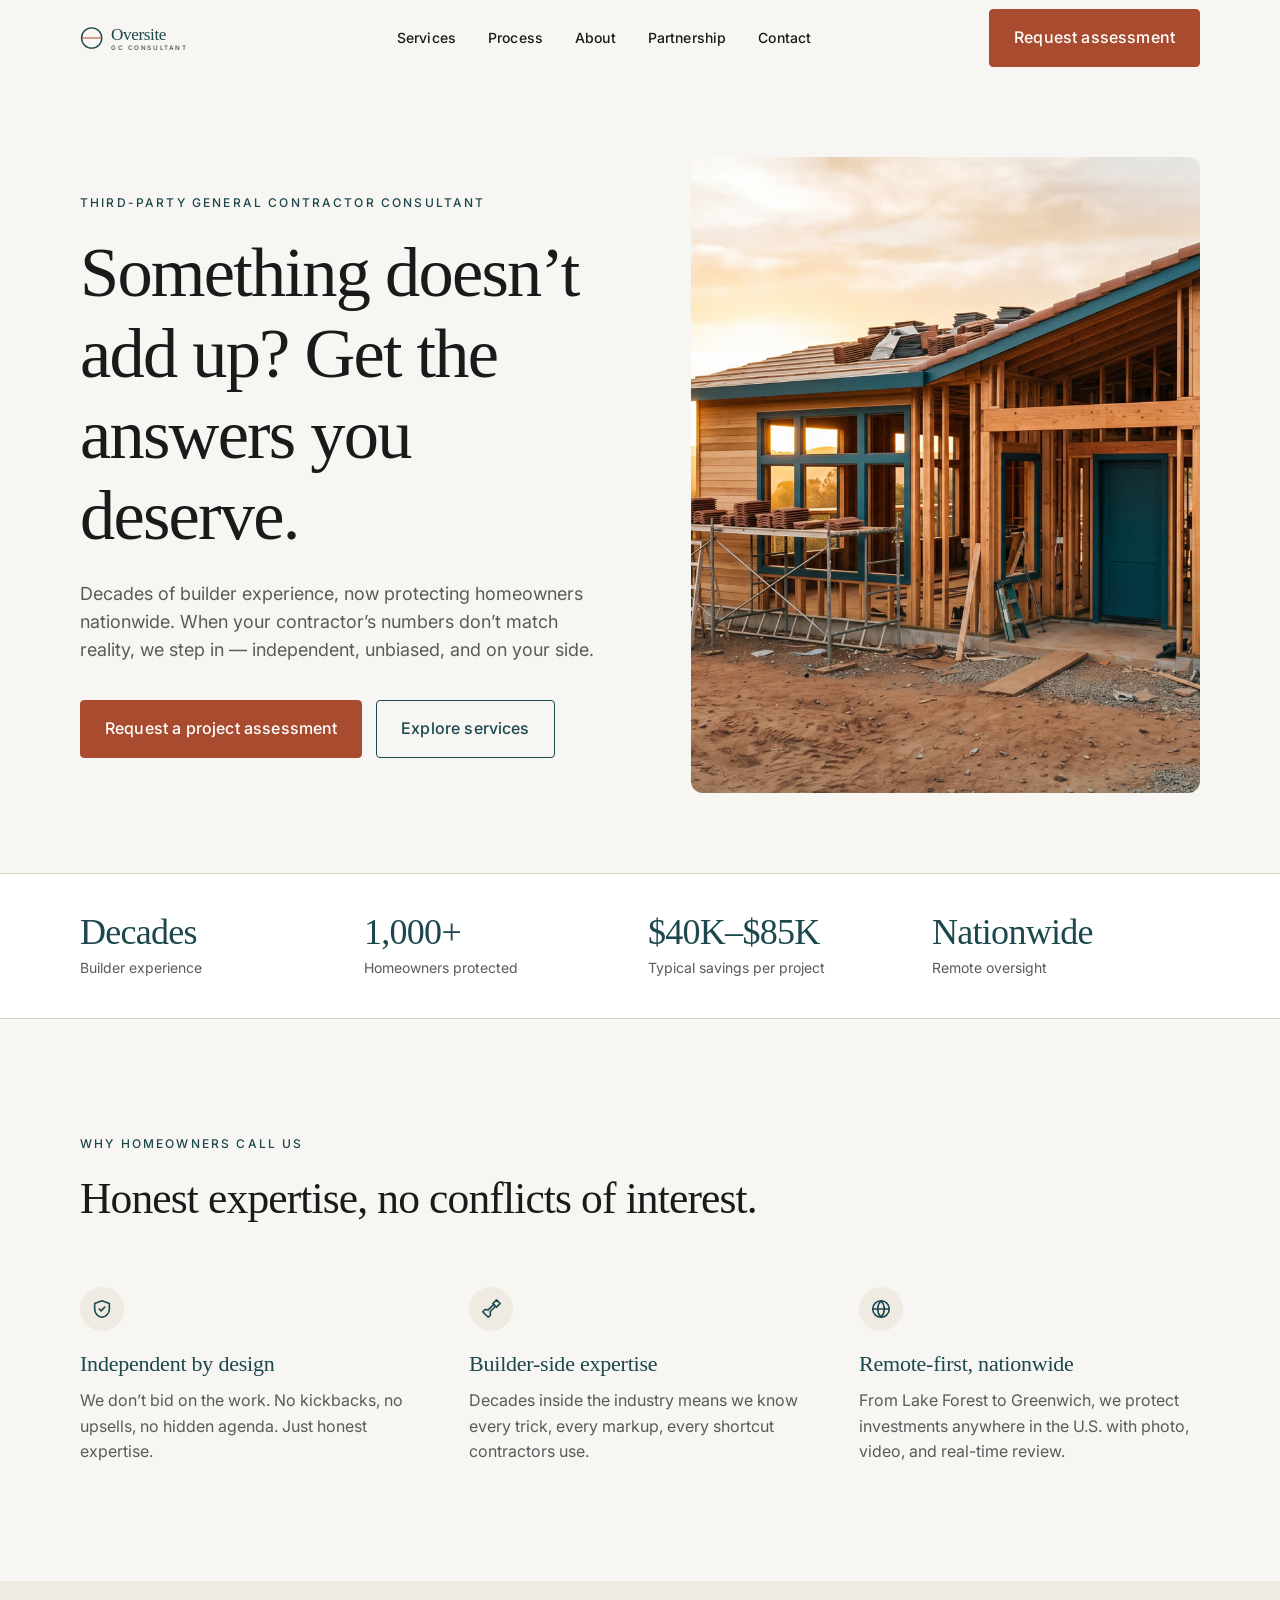
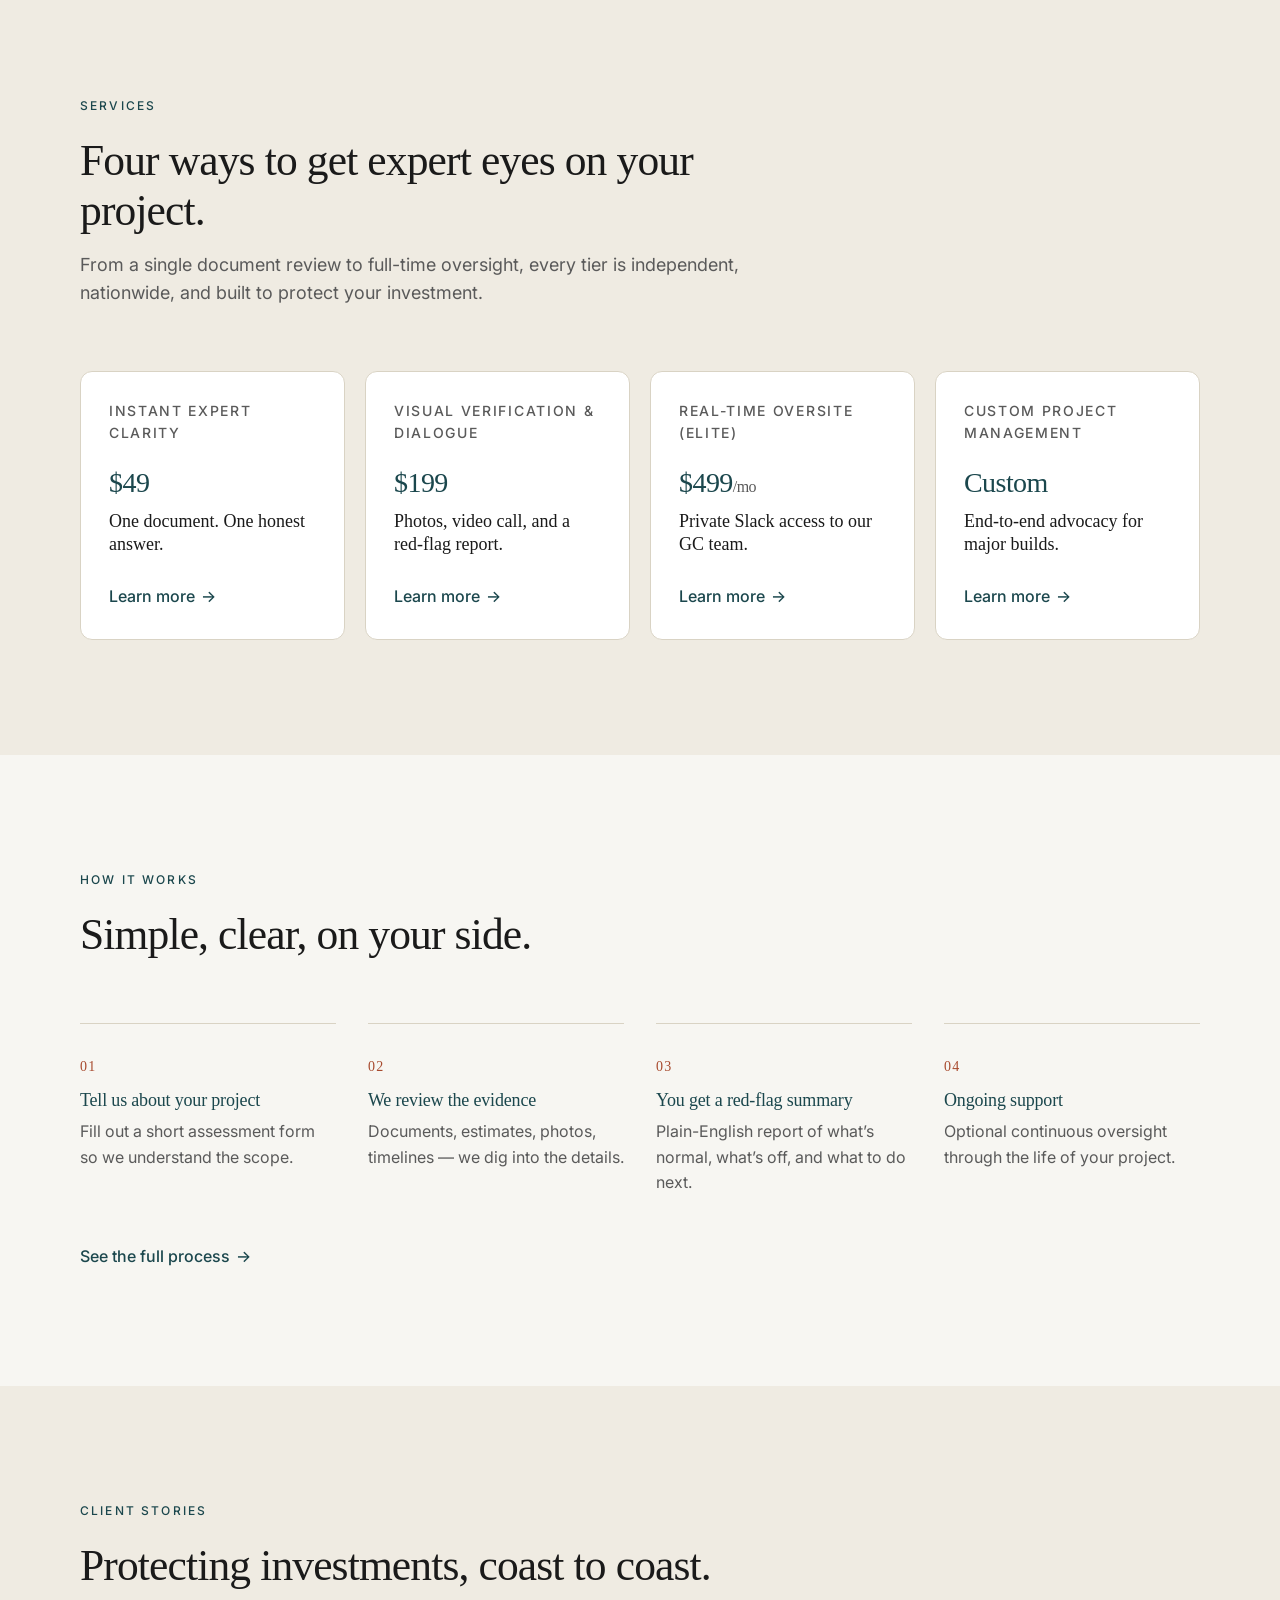
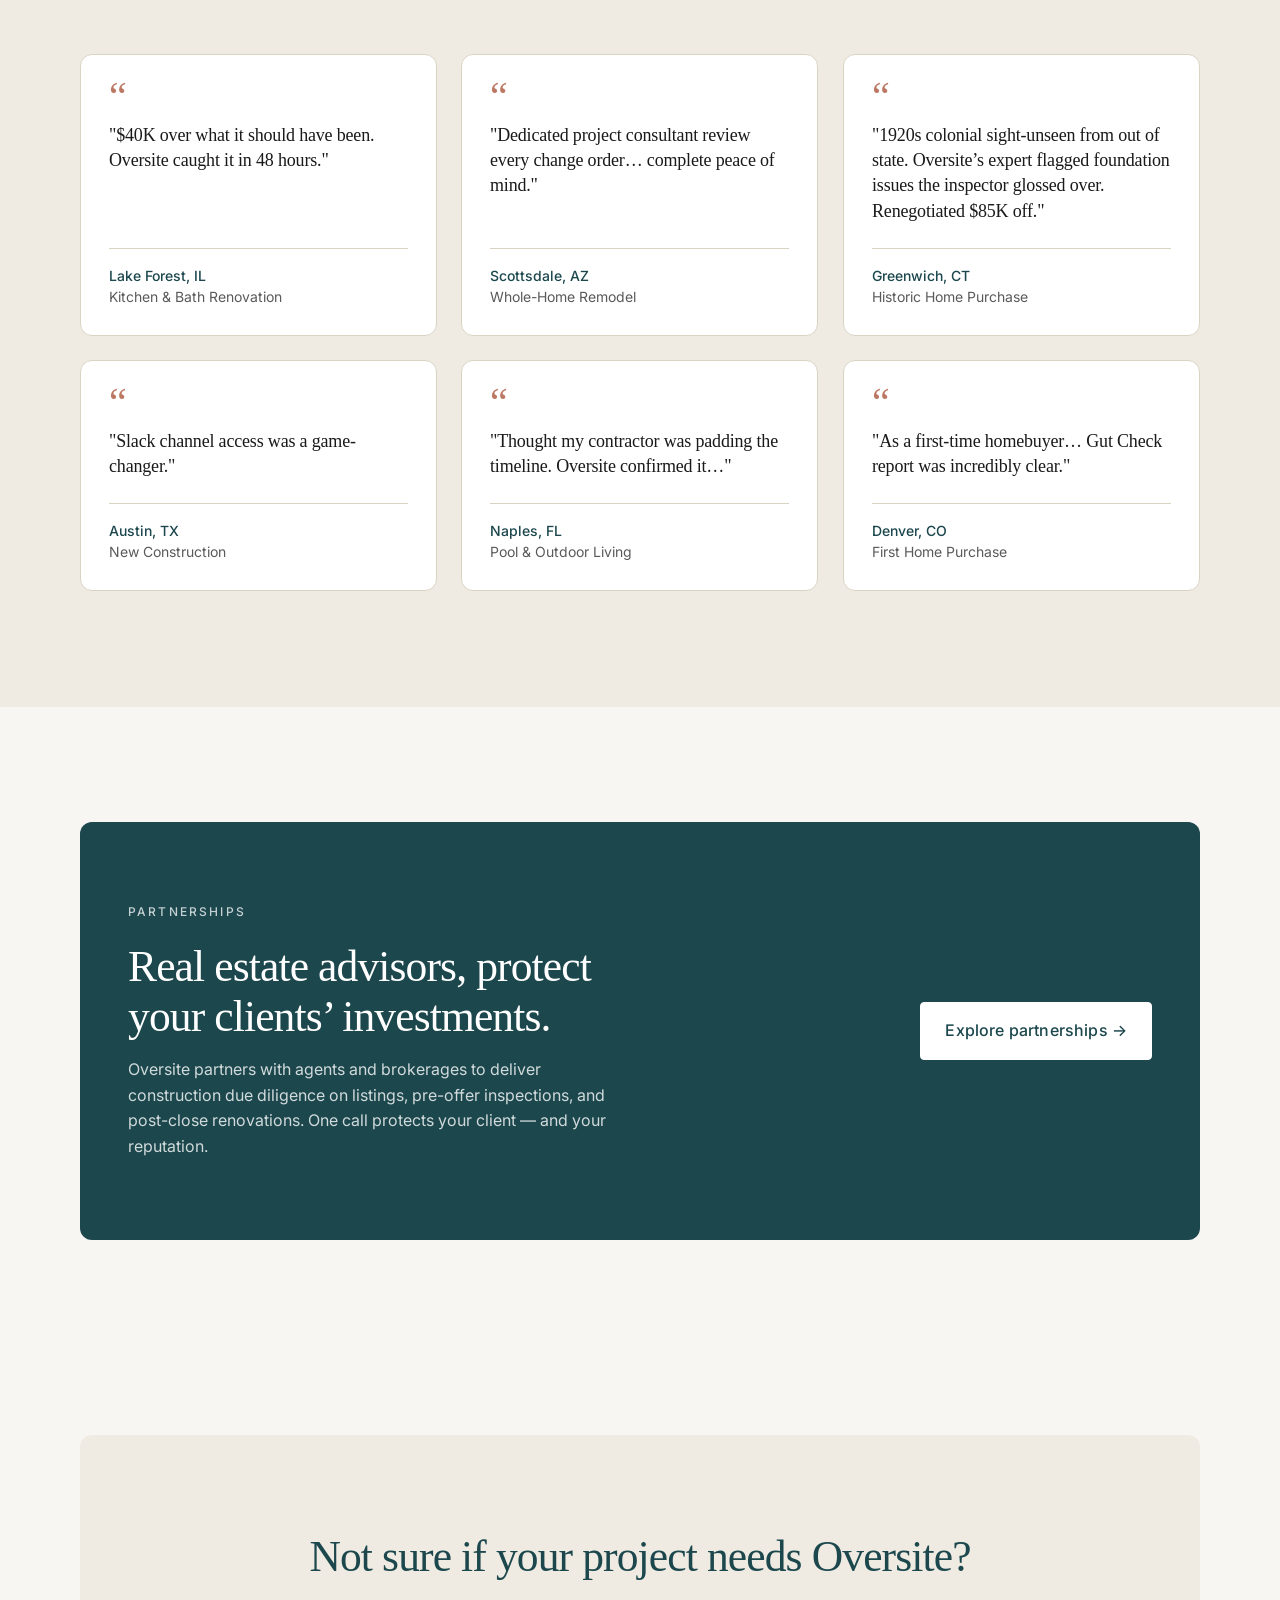
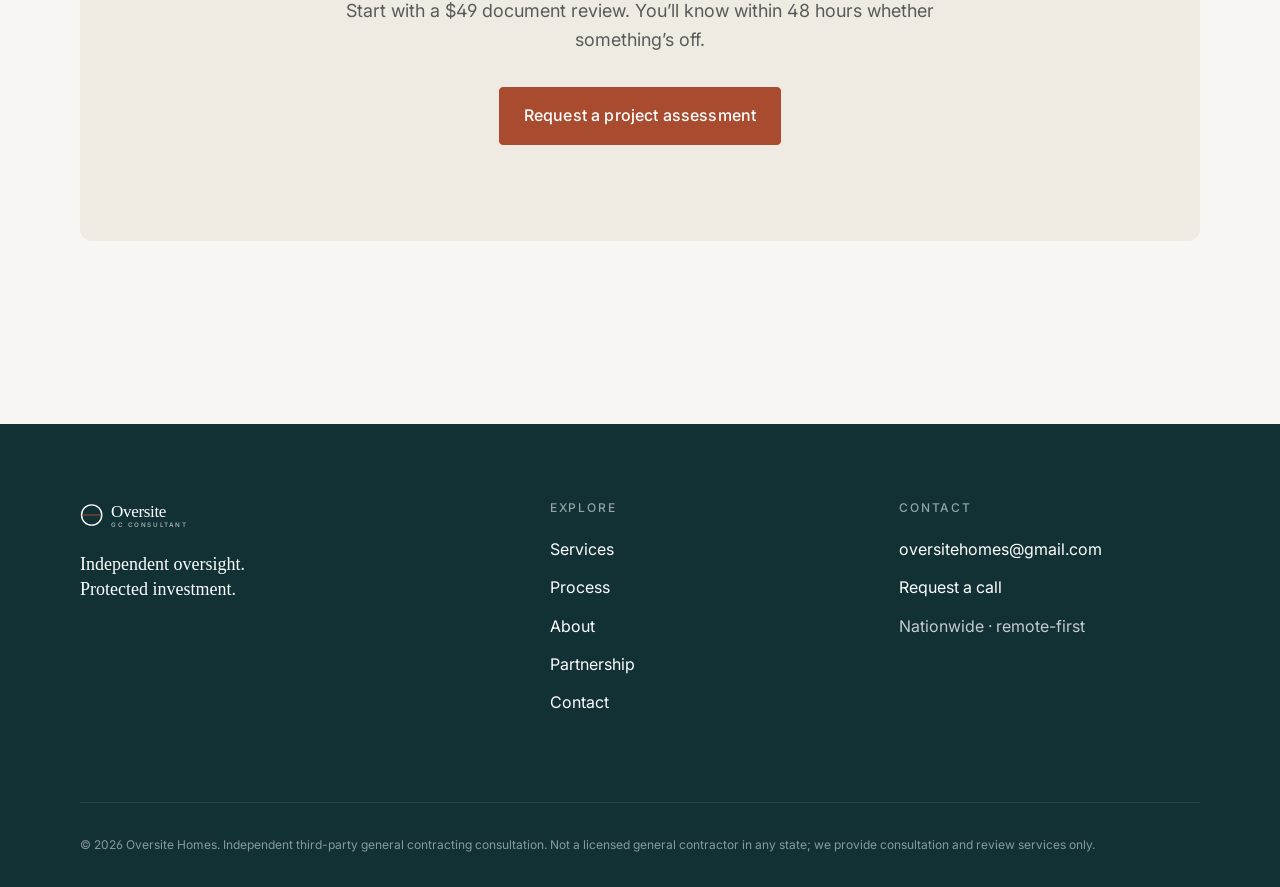
==== commit 5d8a0372: "Add files via upload Update call CTA to route through form" ====
--- a/index.html
+++ b/index.html
@@ -261,7 +261,7 @@
         <h4>Contact</h4>
         <ul>
           <li><a href="mailto:oversitehomes@gmail.com">oversitehomes@gmail.com</a></li>
-          <li><a href="#" target="_blank" rel="noopener noreferrer">Book a 15-min intro call</a></li>
+          <li><a href="contact.html">Request a call</a></li>
           <li>Nationwide · remote-first</li>
         </ul>
       </div>
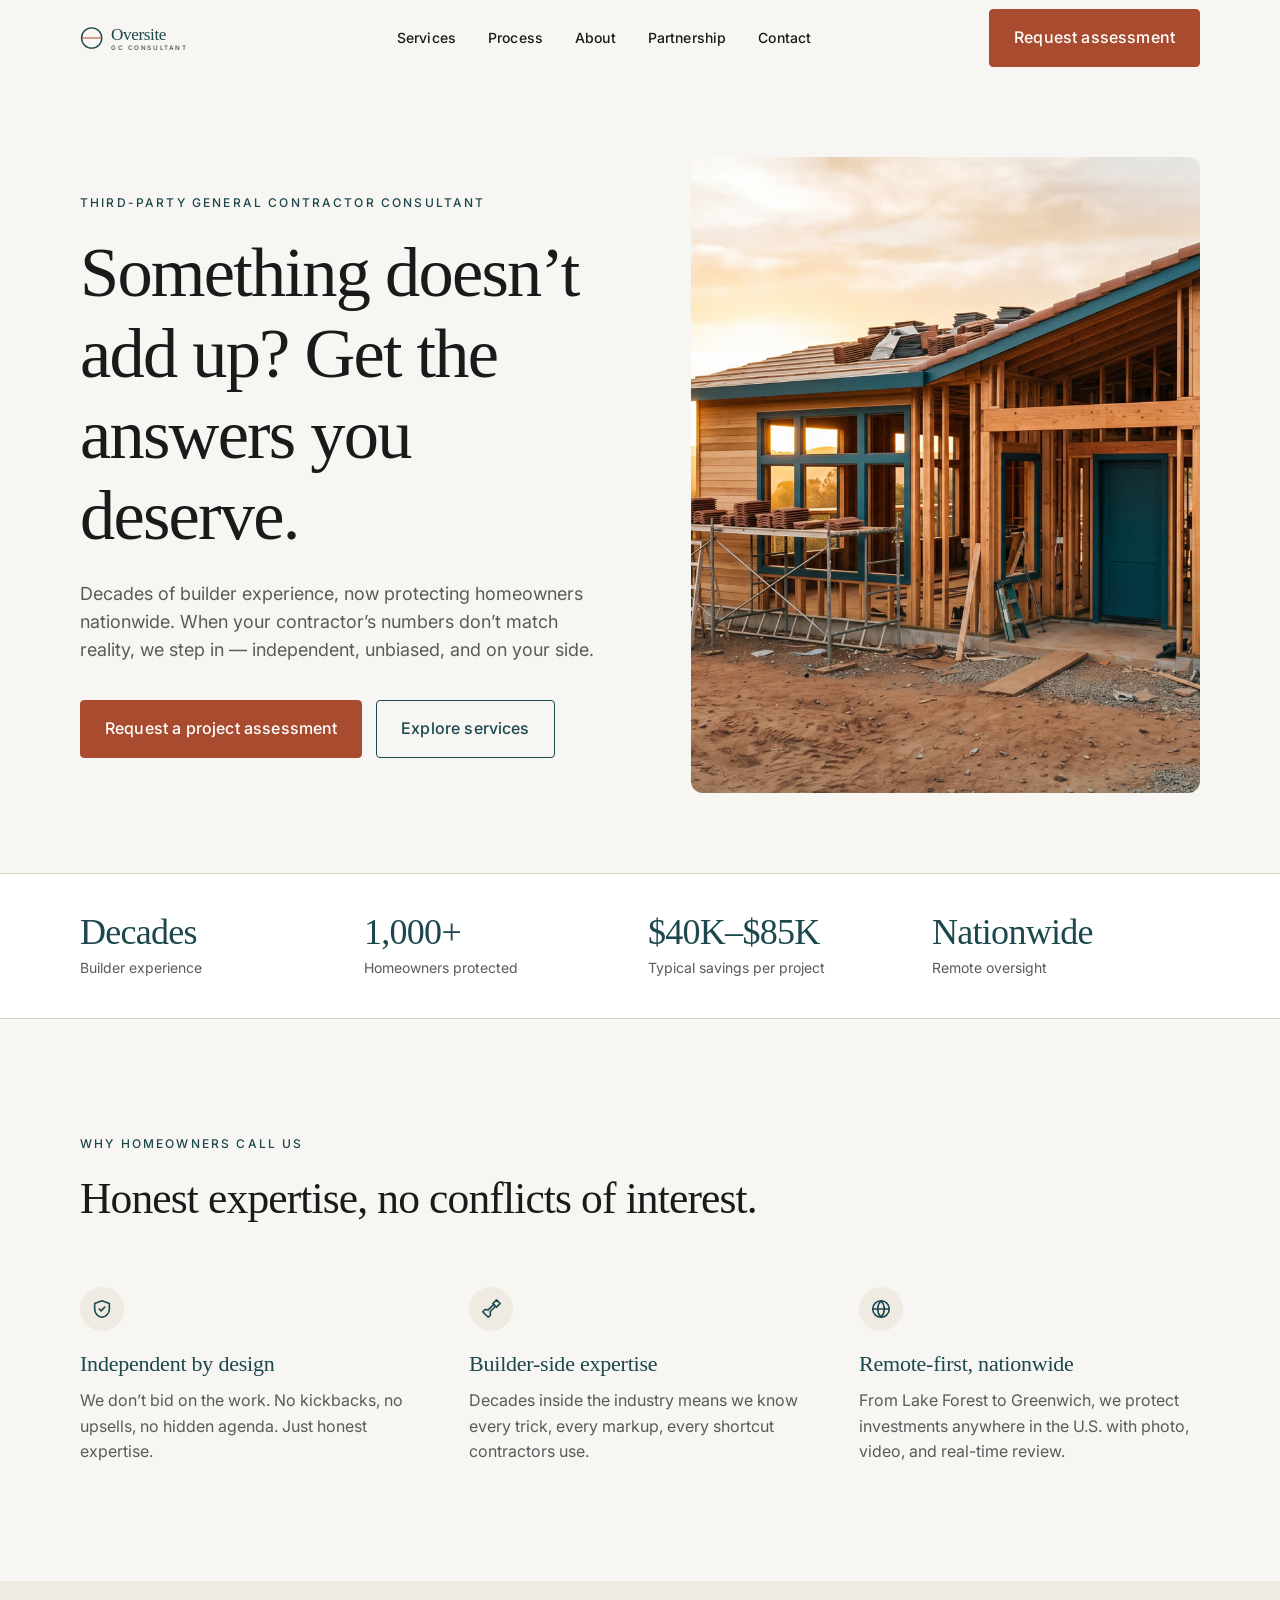
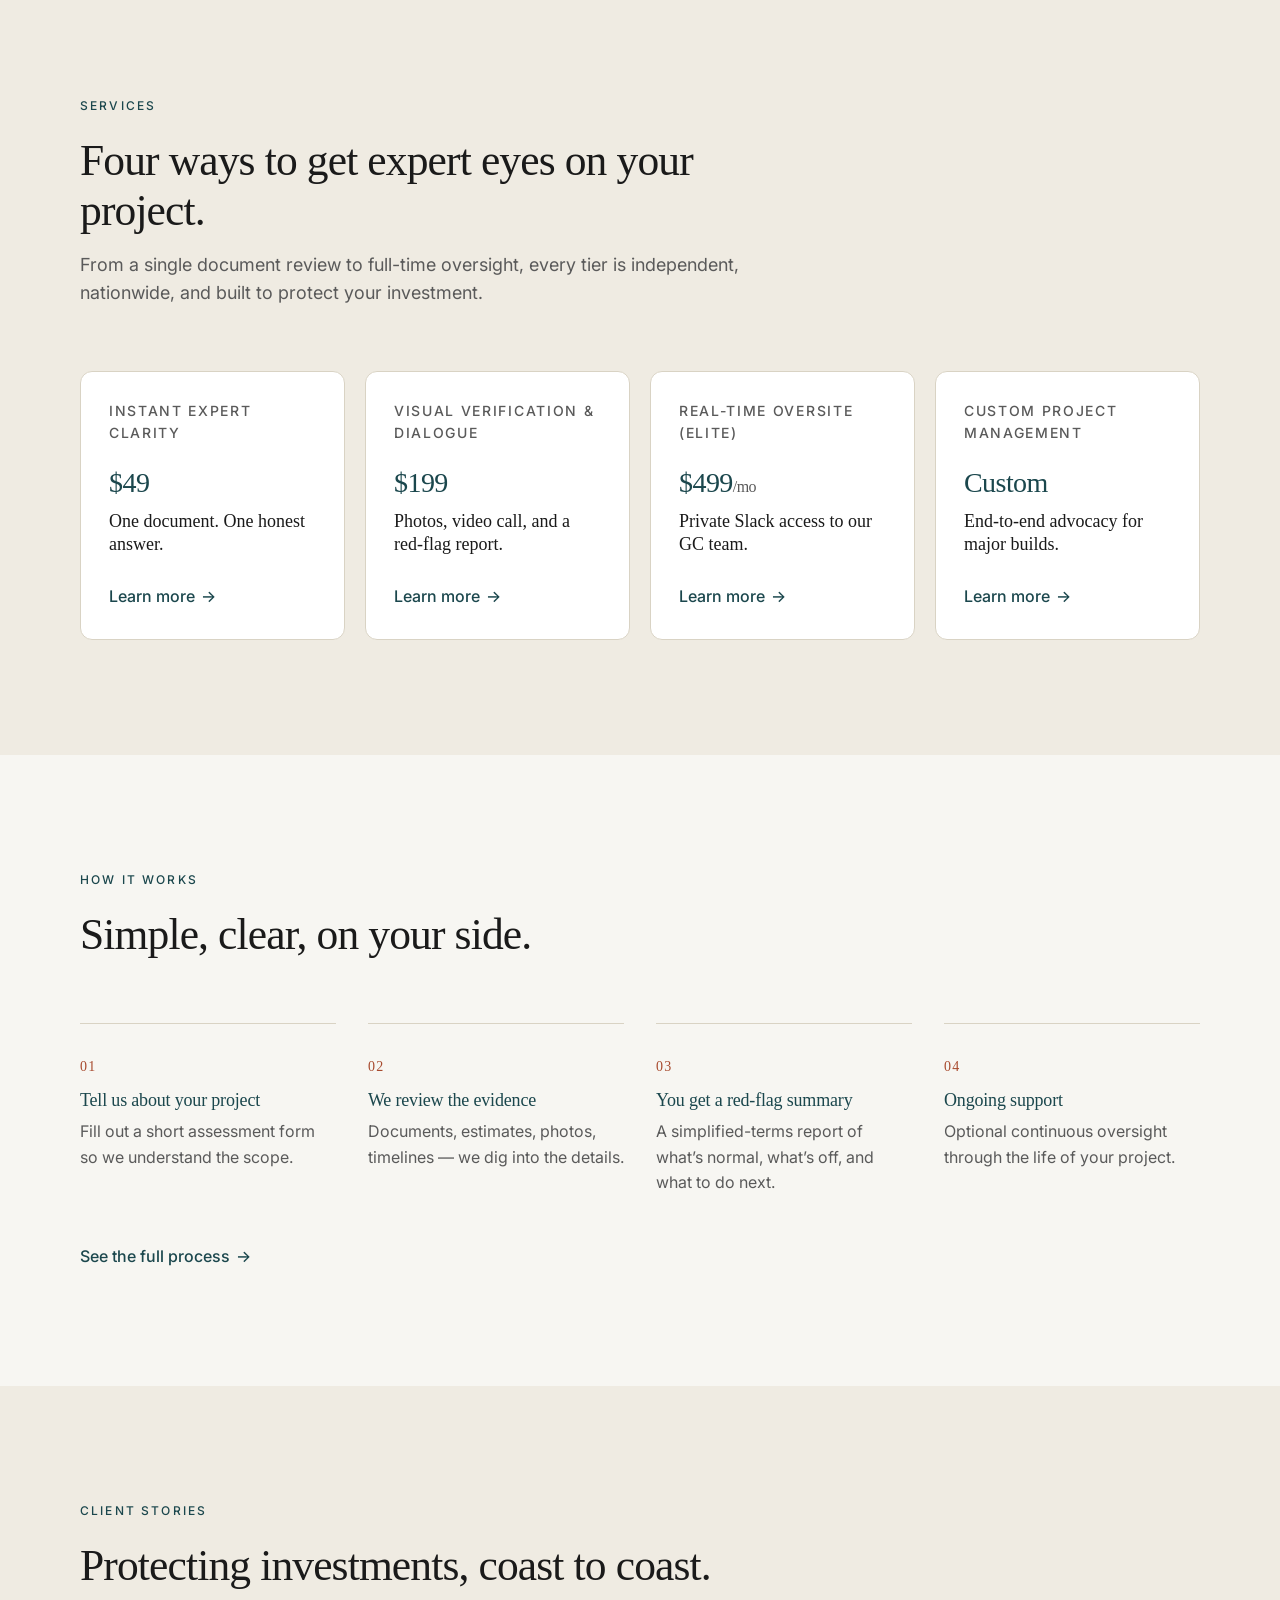
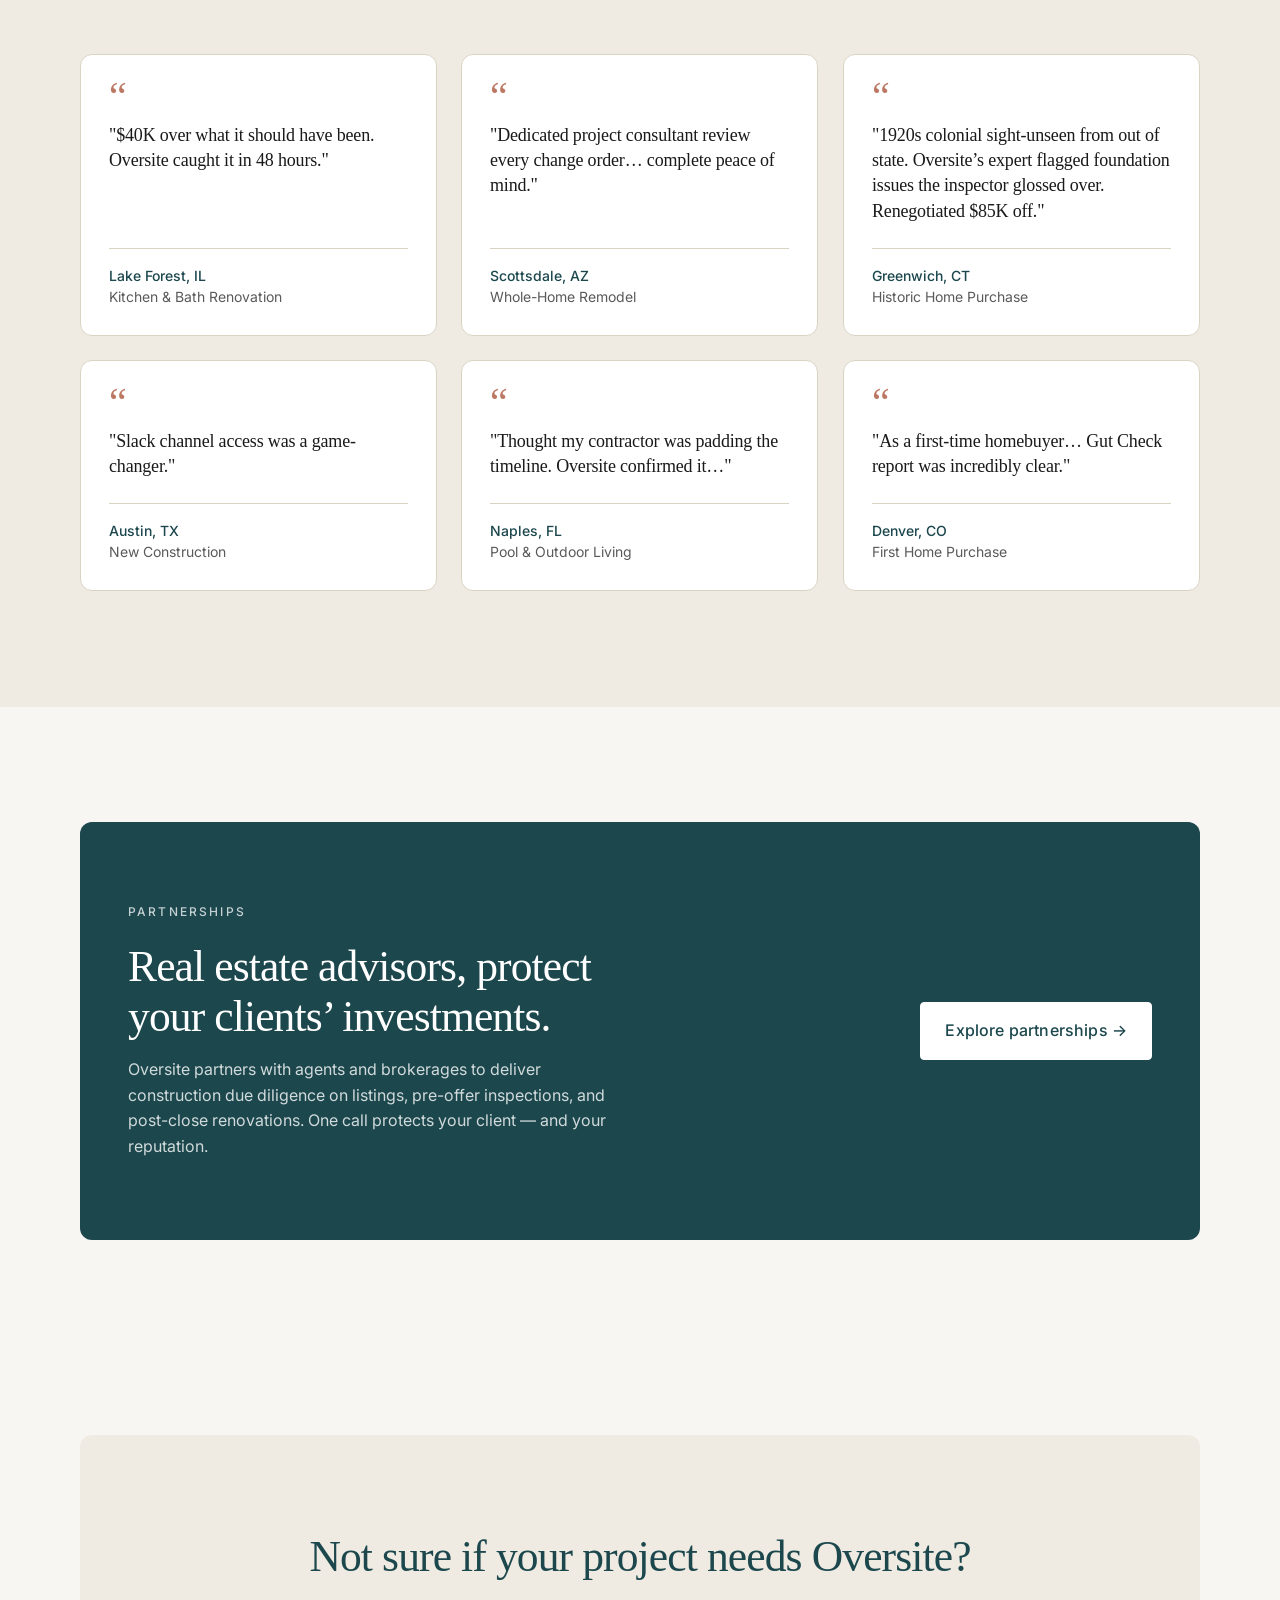
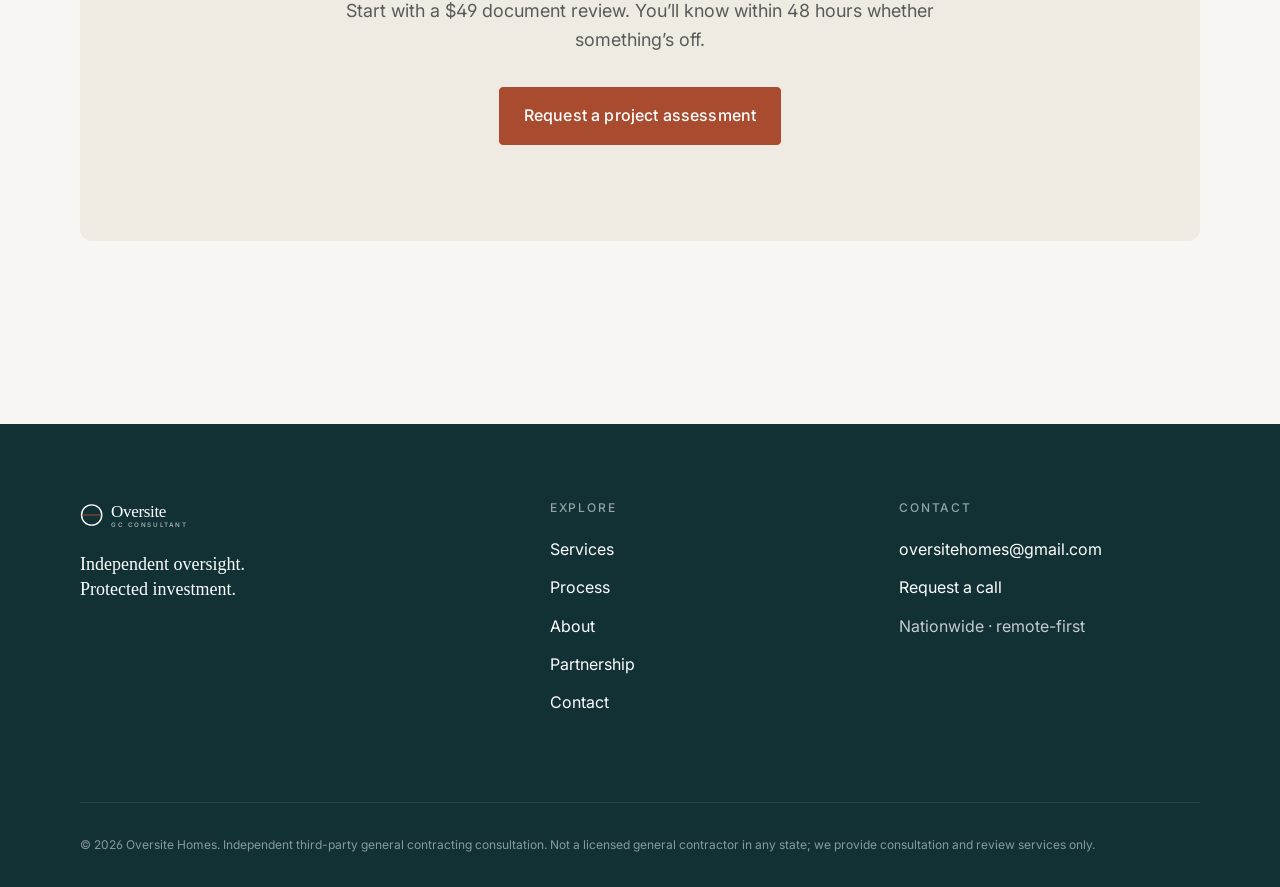
==== commit 4e78f2b7: "Add files via upload Update copy: simplified terms, generic realtor firm, request a call" ====
--- a/index.html
+++ b/index.html
@@ -147,7 +147,7 @@
       <ol class="steps steps-4">
         <li class="step reveal"><h3>Tell us about your project</h3><p>Fill out a short assessment form so we understand the scope.</p></li>
         <li class="step reveal"><h3>We review the evidence</h3><p>Documents, estimates, photos, timelines &mdash; we dig into the details.</p></li>
-        <li class="step reveal"><h3>You get a red-flag summary</h3><p>Plain-English report of what&rsquo;s normal, what&rsquo;s off, and what to do next.</p></li>
+        <li class="step reveal"><h3>You get a red-flag summary</h3><p>A simplified-terms report of what&rsquo;s normal, what&rsquo;s off, and what to do next.</p></li>
         <li class="step reveal"><h3>Ongoing support</h3><p>Optional continuous oversight through the life of your project.</p></li>
       </ol>
       <p style="margin-top: 3rem;"><a href="process.html" class="link-arrow">See the full process <span class="arrow">&rarr;</span></a></p>
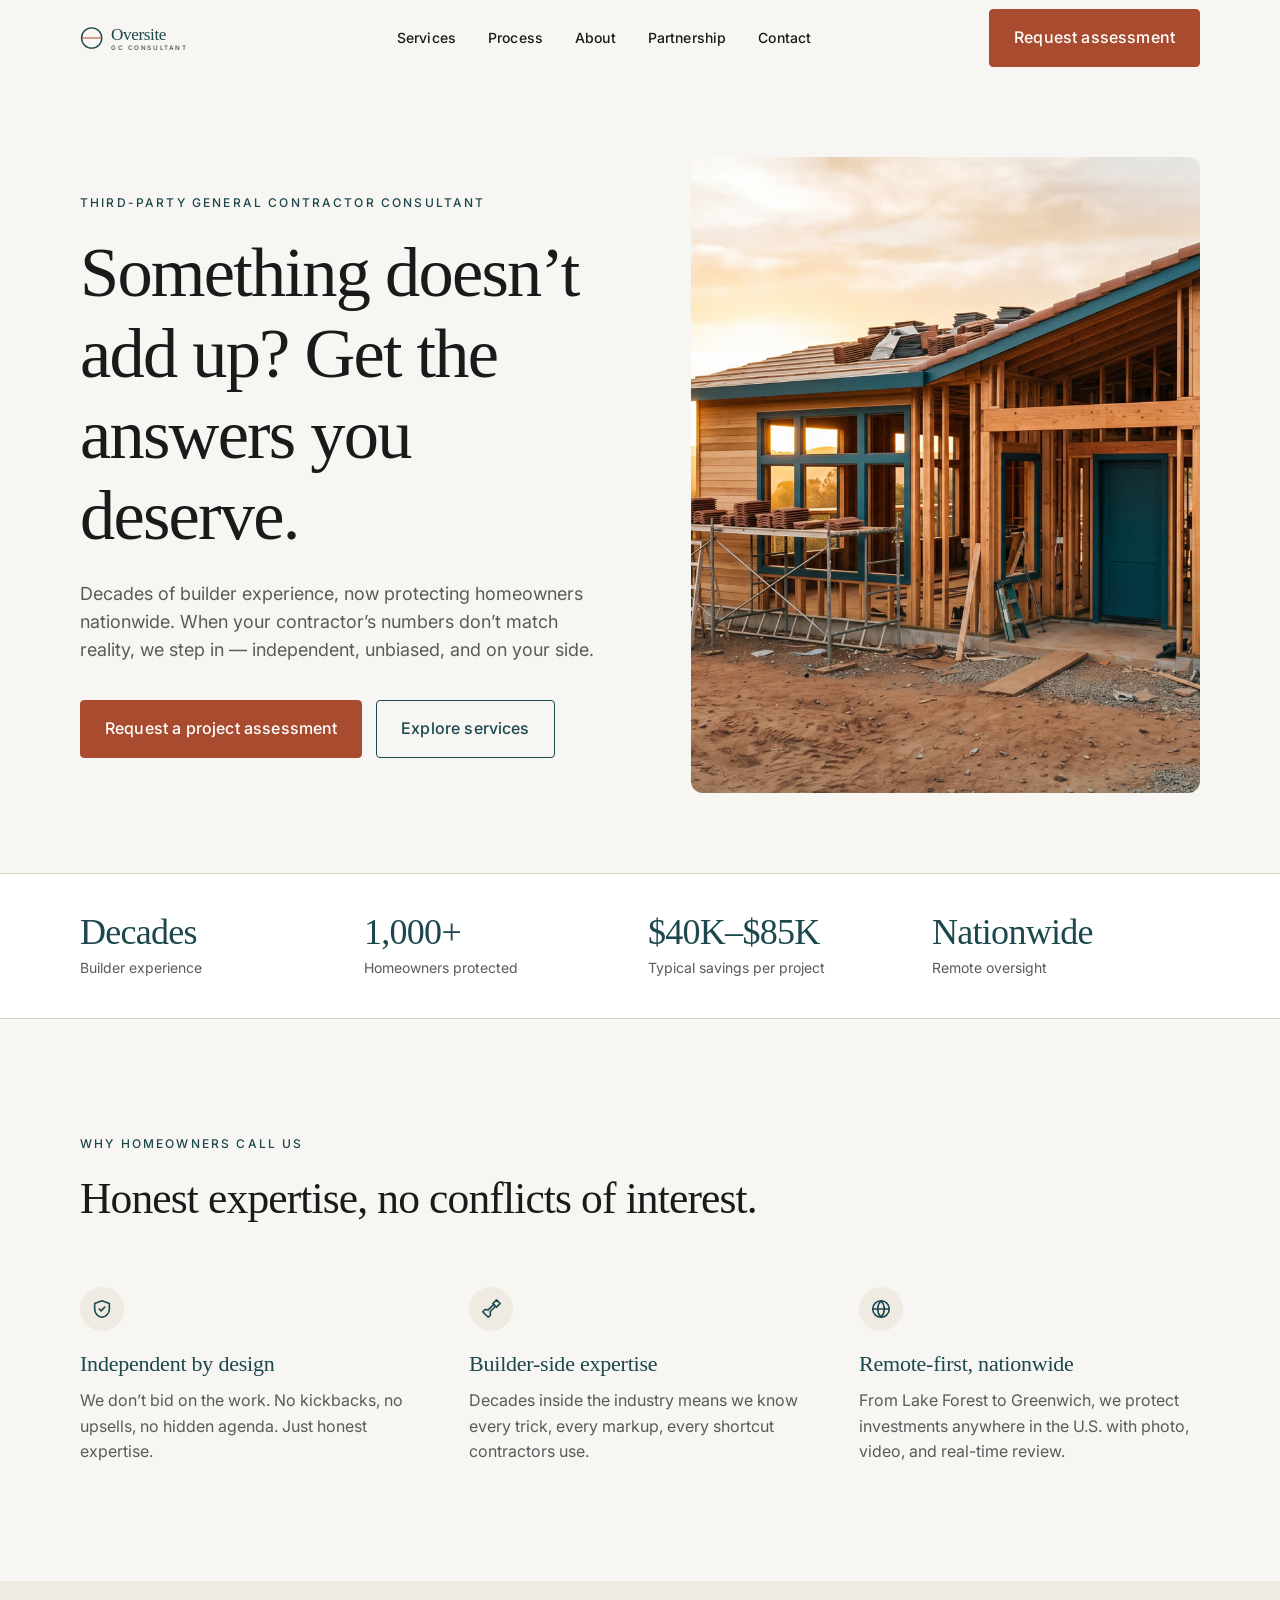
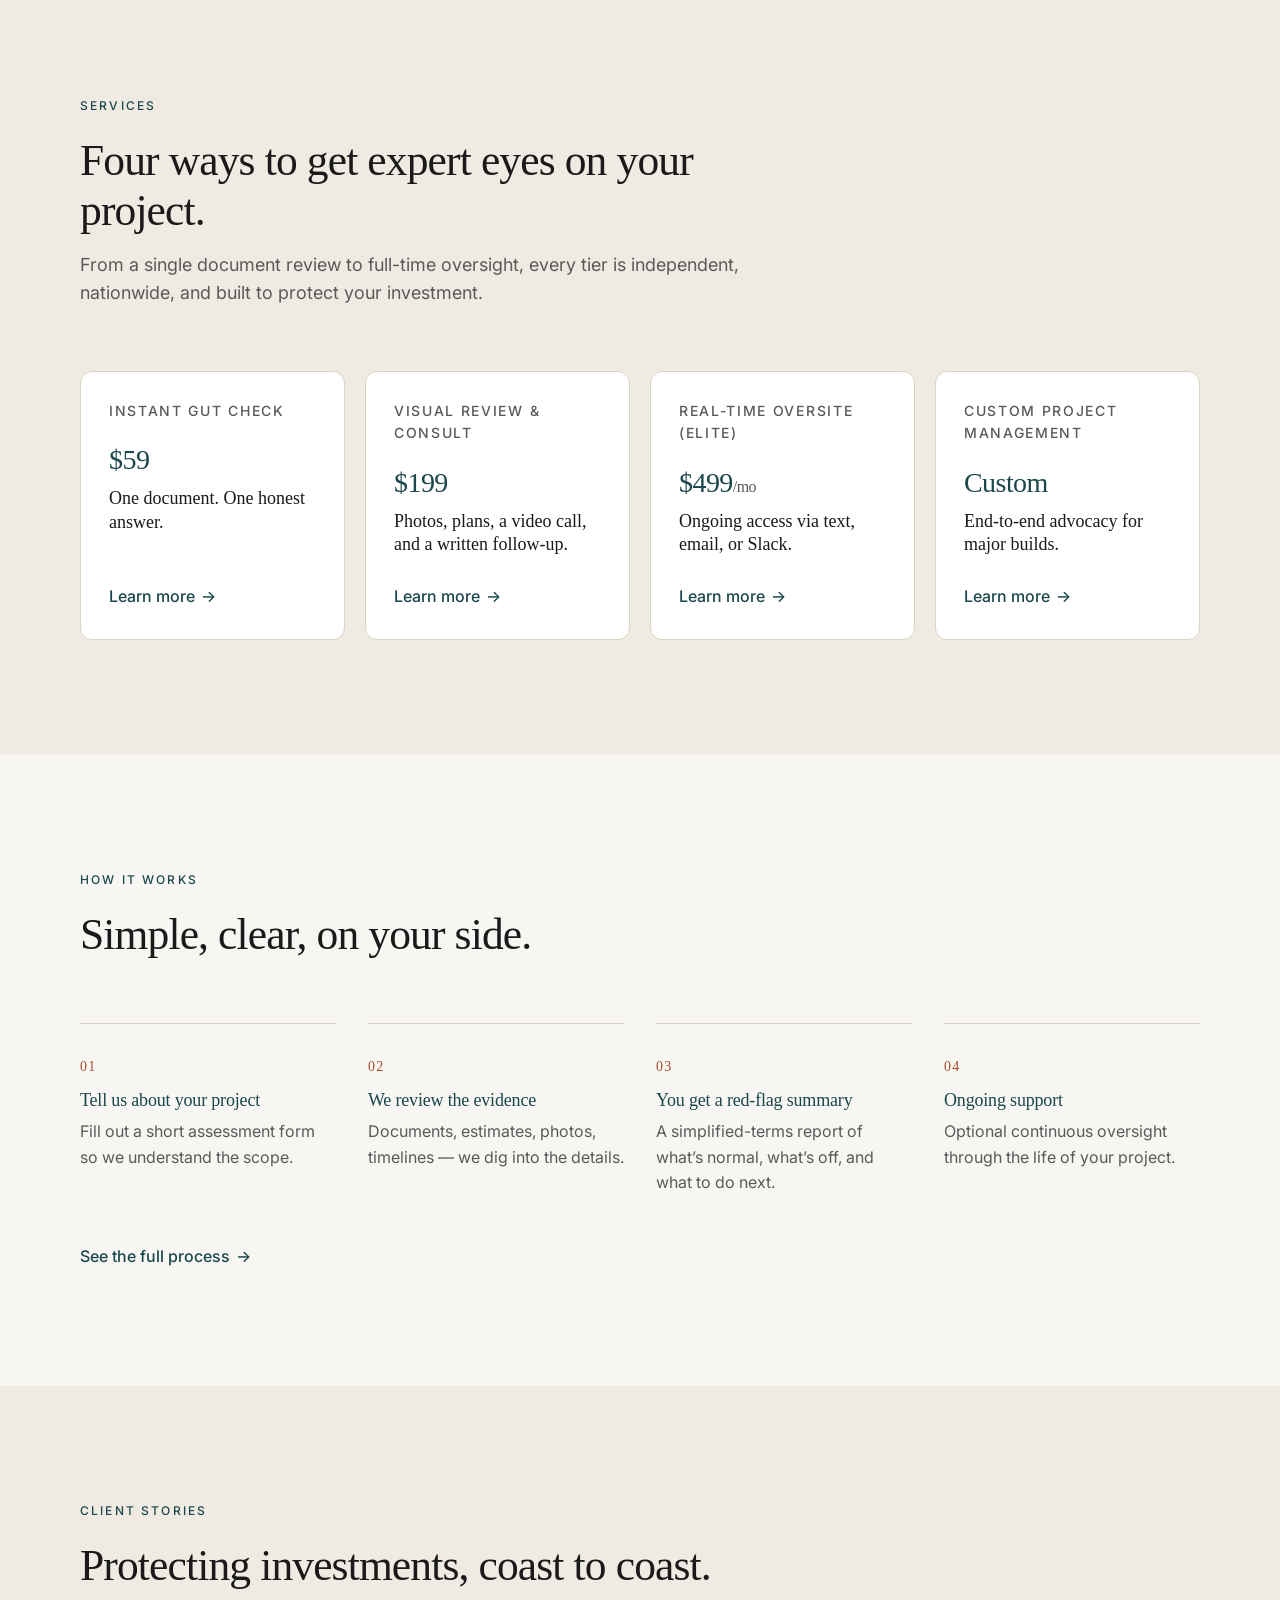
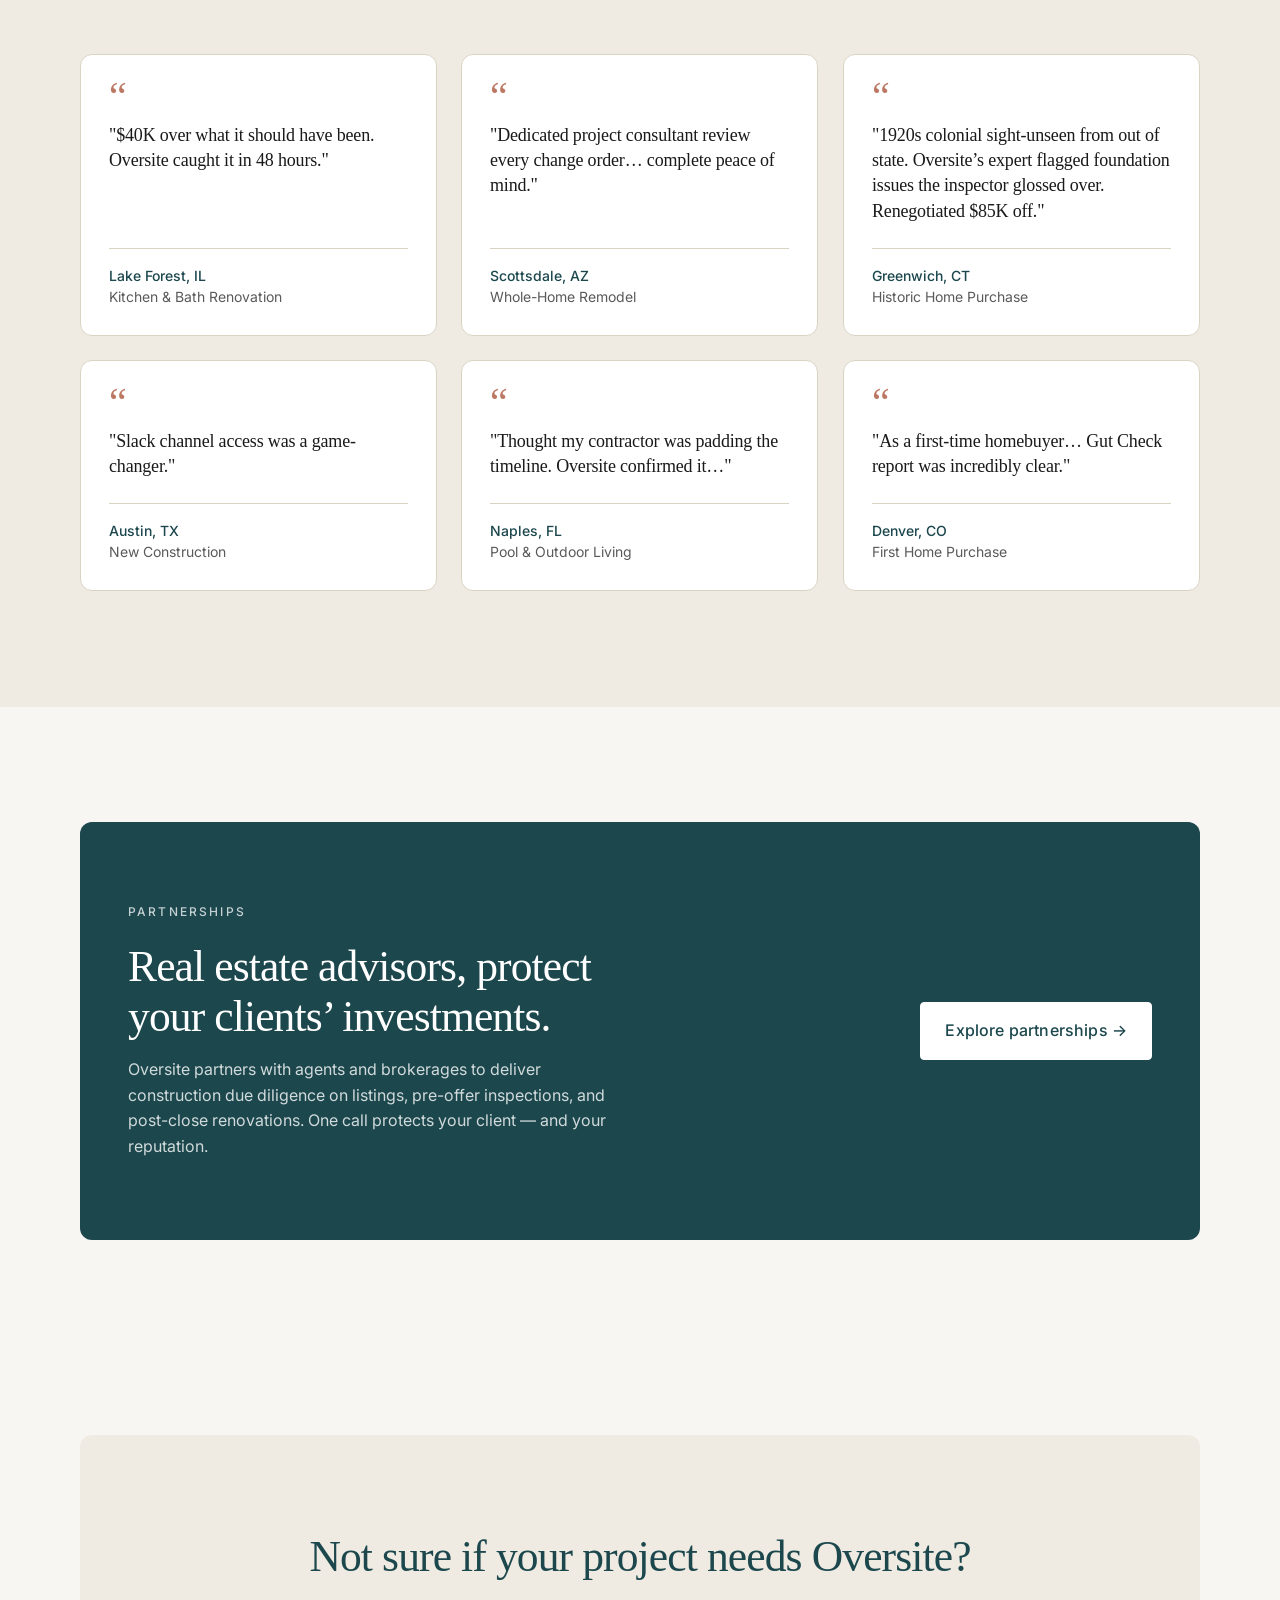
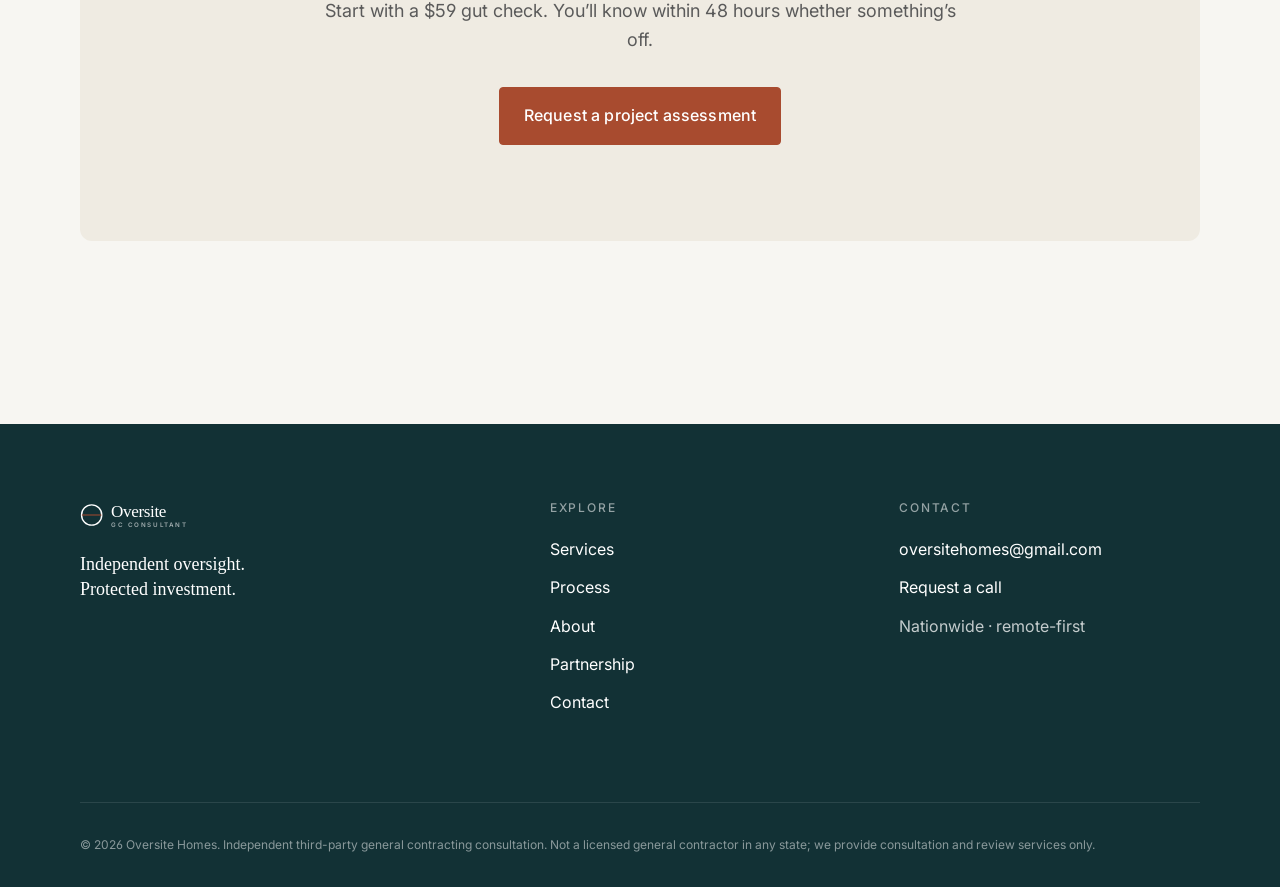
==== commit 2de06d59: "Add files via upload Update pricing tiers" ====
--- a/index.html
+++ b/index.html
@@ -109,22 +109,22 @@
         <p class="lede">From a single document review to full-time oversight, every tier is independent, nationwide, and built to protect your investment.</p>
       </div>
       <div class="tier-grid">
-        <a href="services.html#tier-49" class="tier-card reveal">
-          <div class="tier-name">Instant Expert Clarity</div>
-          <div class="tier-price">$49</div>
+        <a href="services.html#tier-59" class="tier-card reveal">
+          <div class="tier-name">Instant Gut Check</div>
+          <div class="tier-price">$59</div>
           <p class="tier-tagline">One document. One honest answer.</p>
           <span class="link-arrow">Learn more <span class="arrow">&rarr;</span></span>
         </a>
         <a href="services.html#tier-199" class="tier-card reveal">
-          <div class="tier-name">Visual Verification &amp; Dialogue</div>
+          <div class="tier-name">Visual Review &amp; Consult</div>
           <div class="tier-price">$199</div>
-          <p class="tier-tagline">Photos, video call, and a red-flag report.</p>
+          <p class="tier-tagline">Photos, plans, a video call, and a written follow-up.</p>
           <span class="link-arrow">Learn more <span class="arrow">&rarr;</span></span>
         </a>
         <a href="services.html#tier-499" class="tier-card reveal">
           <div class="tier-name">Real-time Oversite (Elite)</div>
           <div class="tier-price">$499<span style="font-size: 1rem; color: var(--ink-muted);">/mo</span></div>
-          <p class="tier-tagline">Private Slack access to our GC team.</p>
+          <p class="tier-tagline">Ongoing access via text, email, or Slack.</p>
           <span class="link-arrow">Learn more <span class="arrow">&rarr;</span></span>
         </a>
         <a href="services.html#tier-custom" class="tier-card reveal">
@@ -225,7 +225,7 @@
     <div class="container">
       <div class="cta-band reveal">
         <h2>Not sure if your project needs Oversite?</h2>
-        <p>Start with a $49 document review. You&rsquo;ll know within 48 hours whether something&rsquo;s off.</p>
+        <p>Start with a $59 gut check. You&rsquo;ll know within 48 hours whether something&rsquo;s off.</p>
         <a href="contact.html" class="btn btn-primary">Request a project assessment</a>
       </div>
     </div>
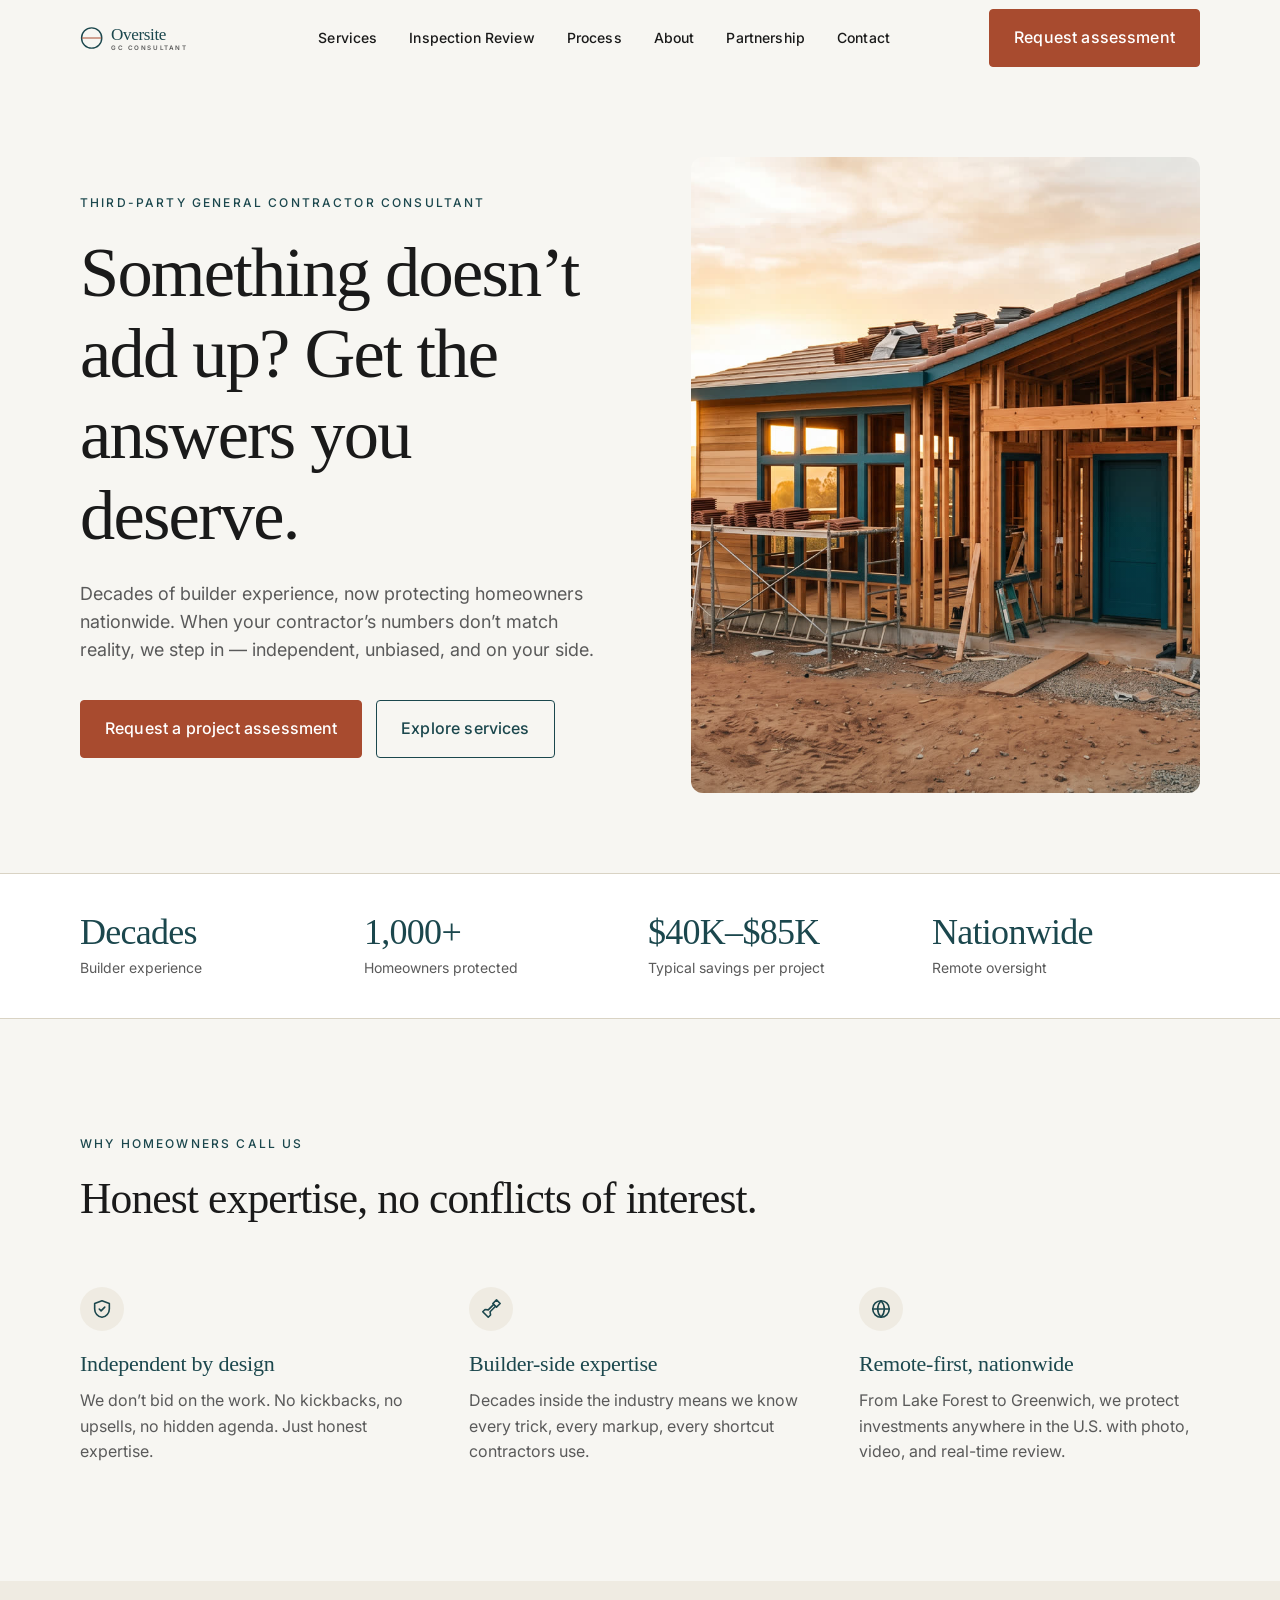
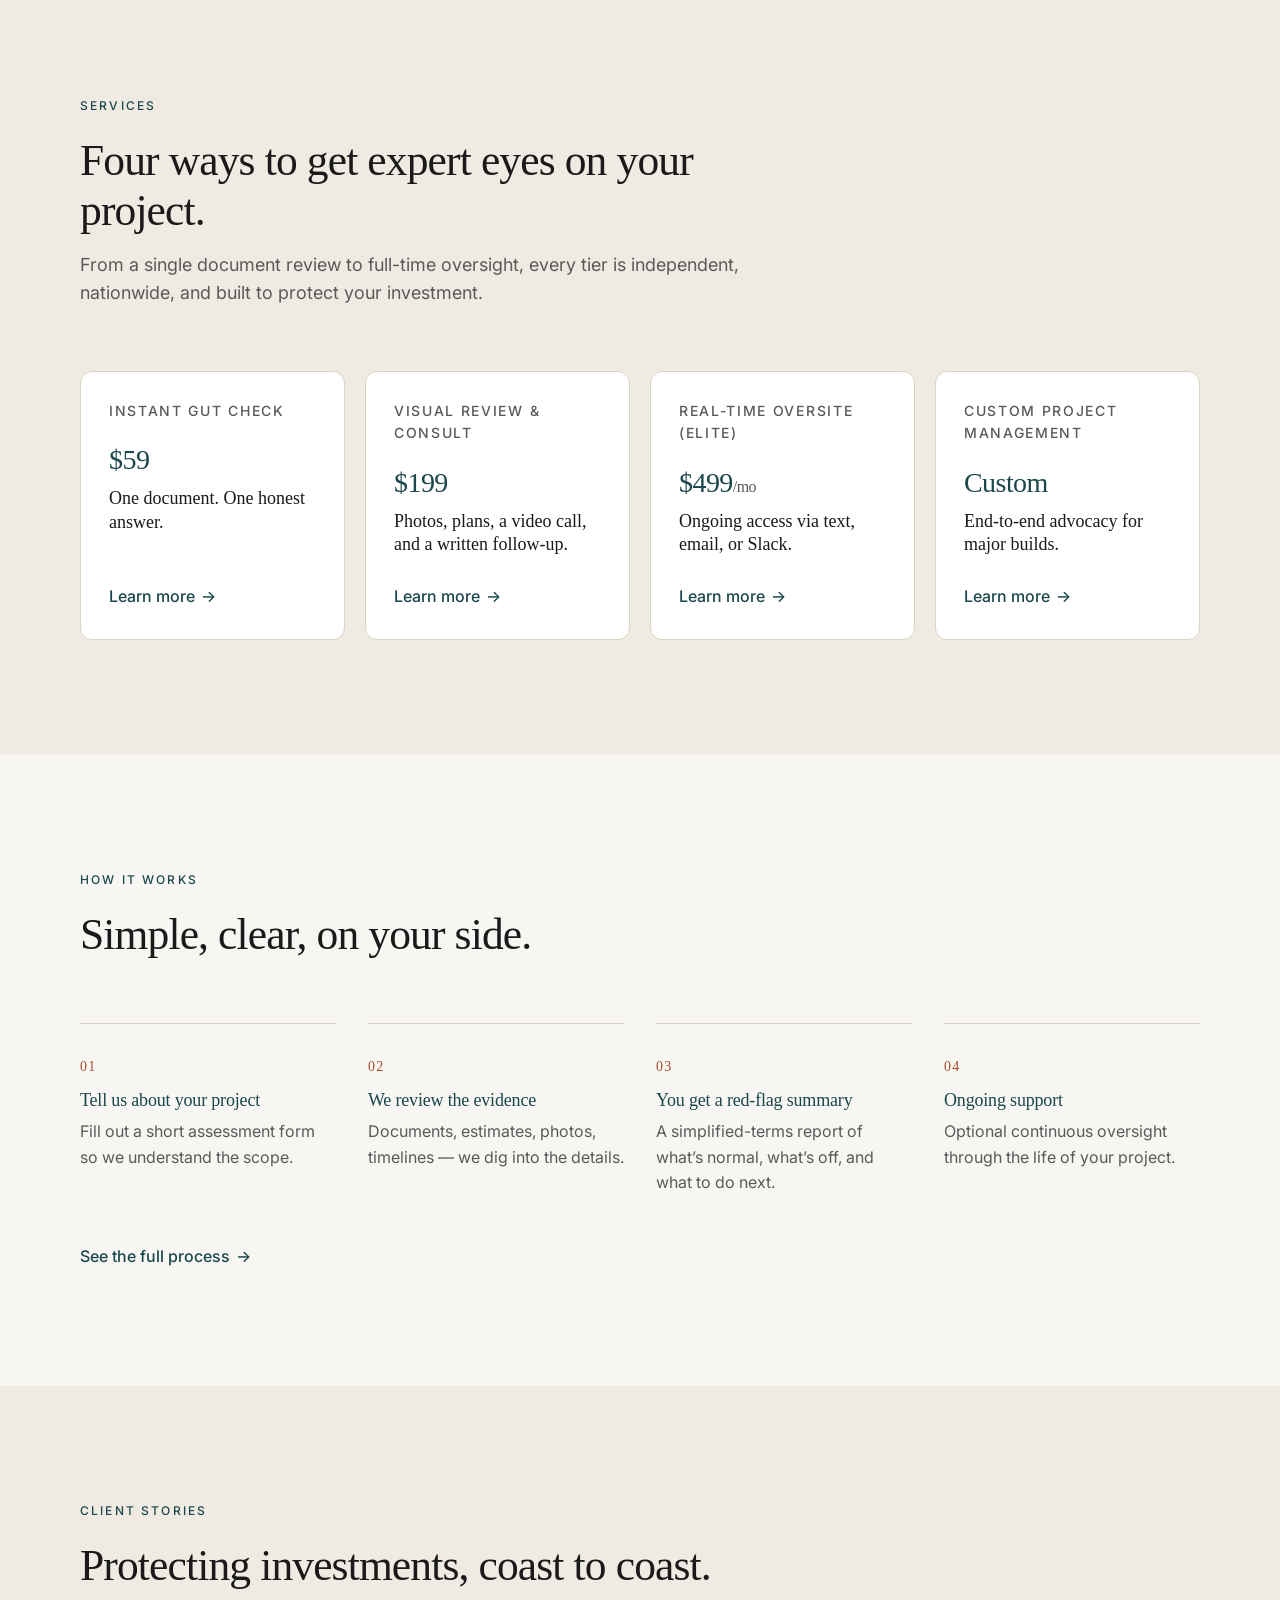
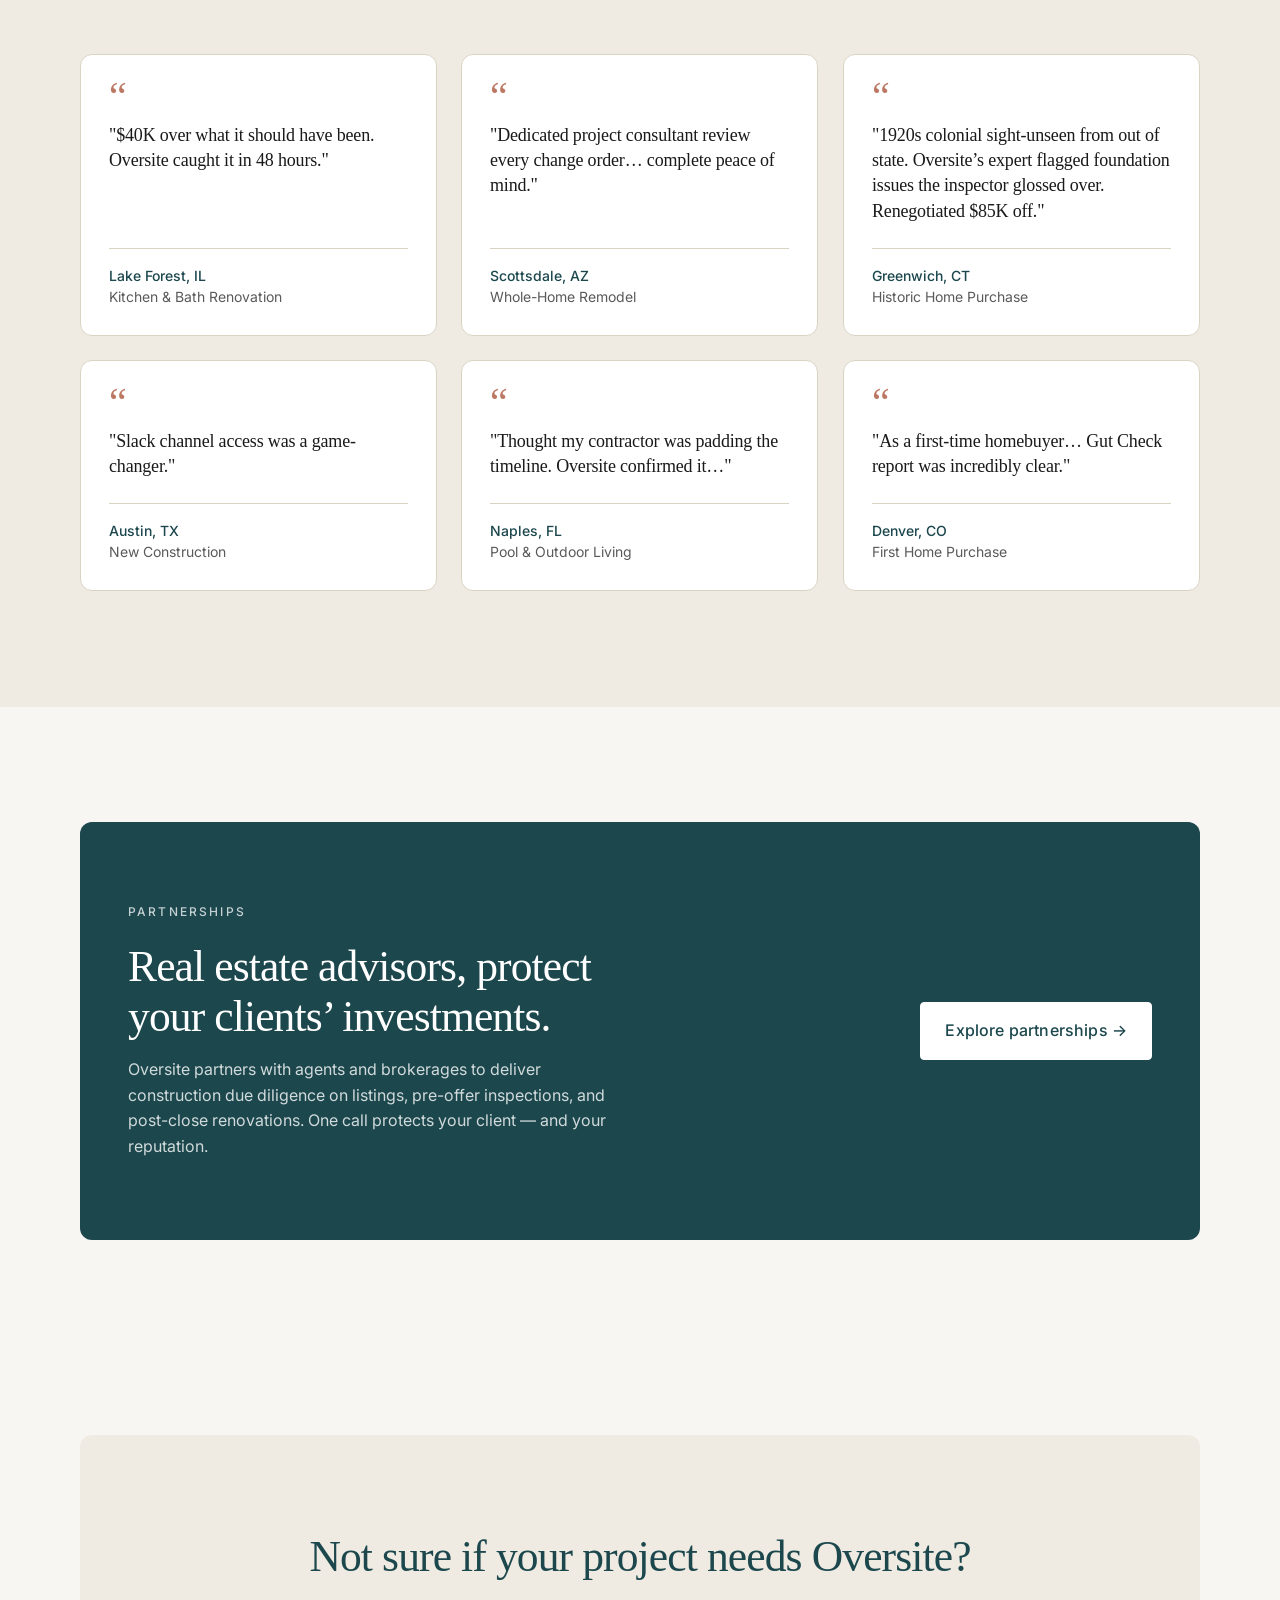
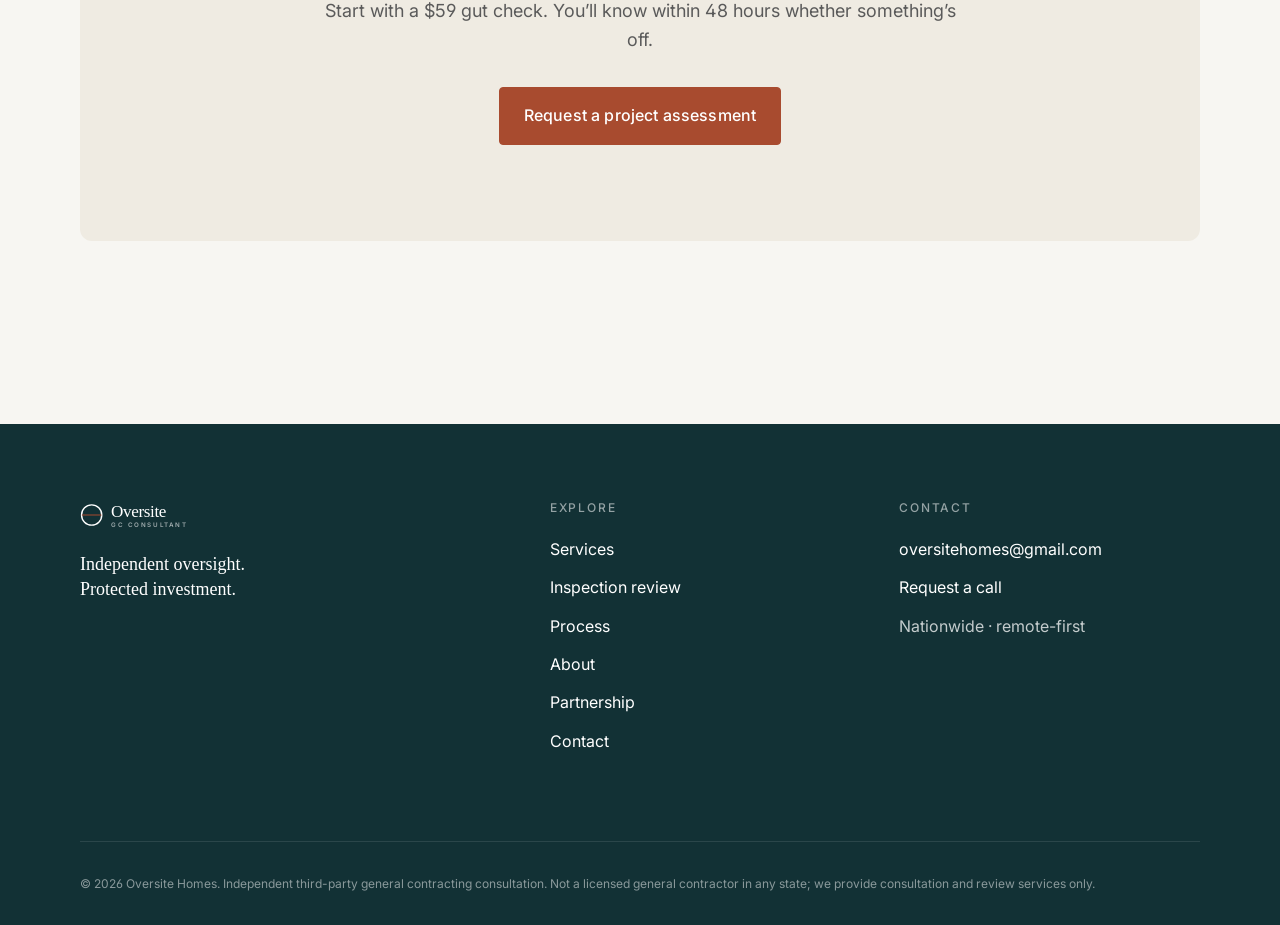
==== commit 3b862cbf: "Add files via upload - New /upload page: email + report upload + $99 Stripe checkout flow - 8-quest" ====
--- a/index.html
+++ b/index.html
@@ -40,6 +40,7 @@
     <nav class="primary-nav" id="primary-nav" aria-label="Primary">
       <ul>
         <li><a href="services.html">Services</a></li>
+        <li><a href="inspection-review.html">Inspection Review</a></li>
         <li><a href="process.html">Process</a></li>
         <li><a href="about.html">About</a></li>
         <li><a href="partnership.html">Partnership</a></li>
@@ -251,6 +252,7 @@
         <h4>Explore</h4>
         <ul>
           <li><a href="services.html">Services</a></li>
+          <li><a href="inspection-review.html">Inspection review</a></li>
           <li><a href="process.html">Process</a></li>
           <li><a href="about.html">About</a></li>
           <li><a href="partnership.html">Partnership</a></li>
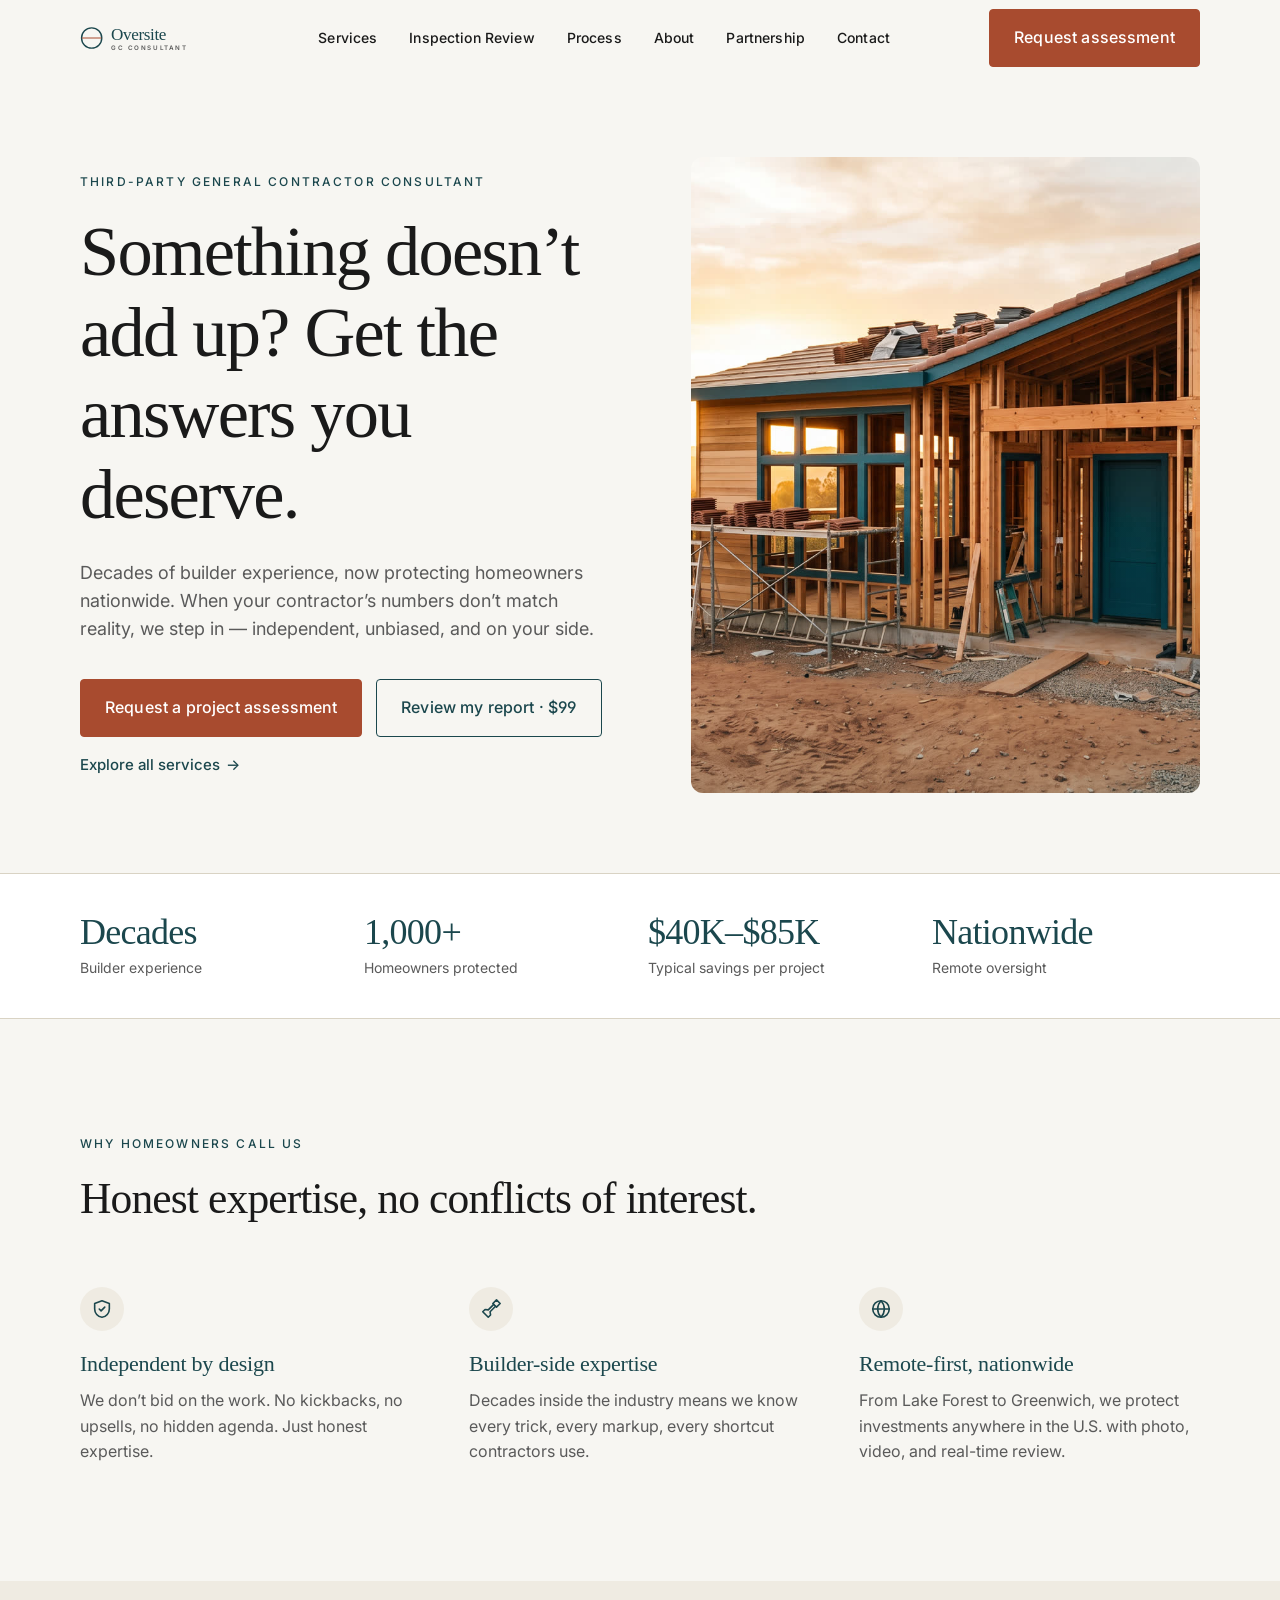
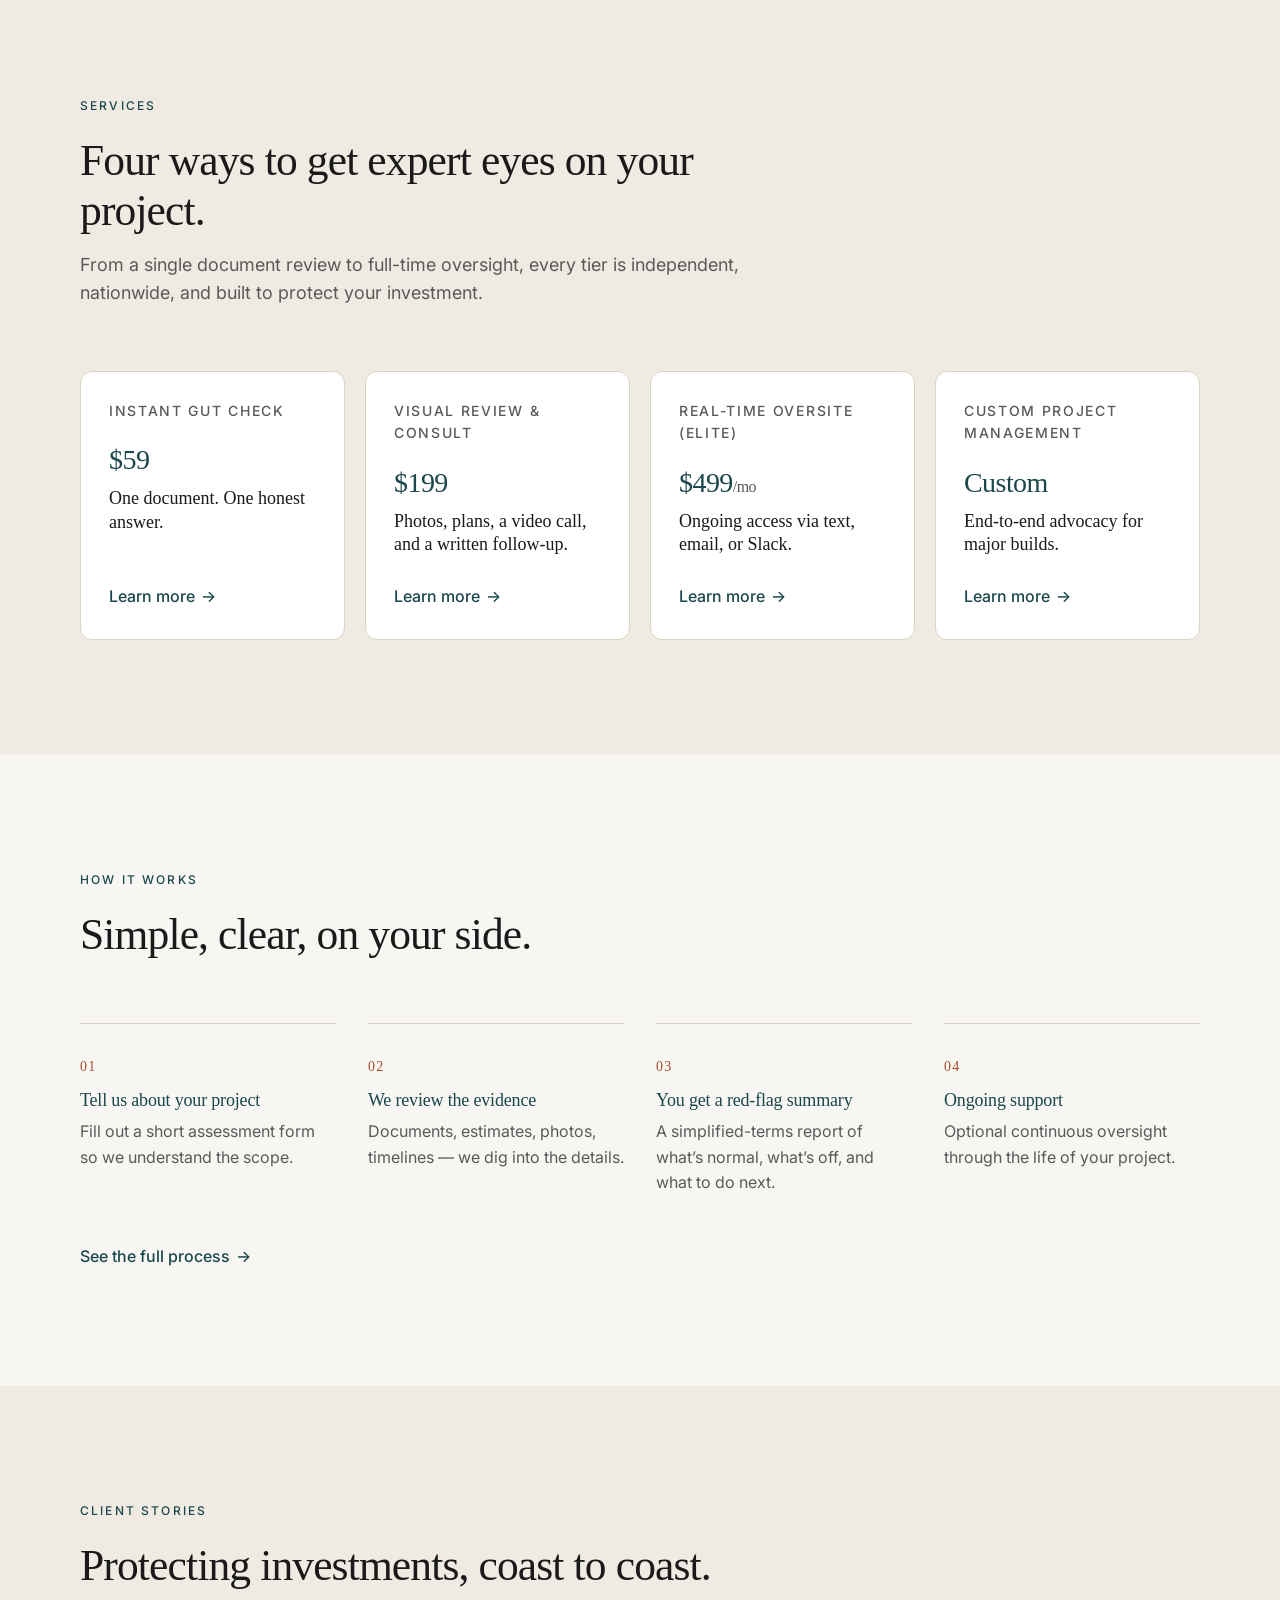
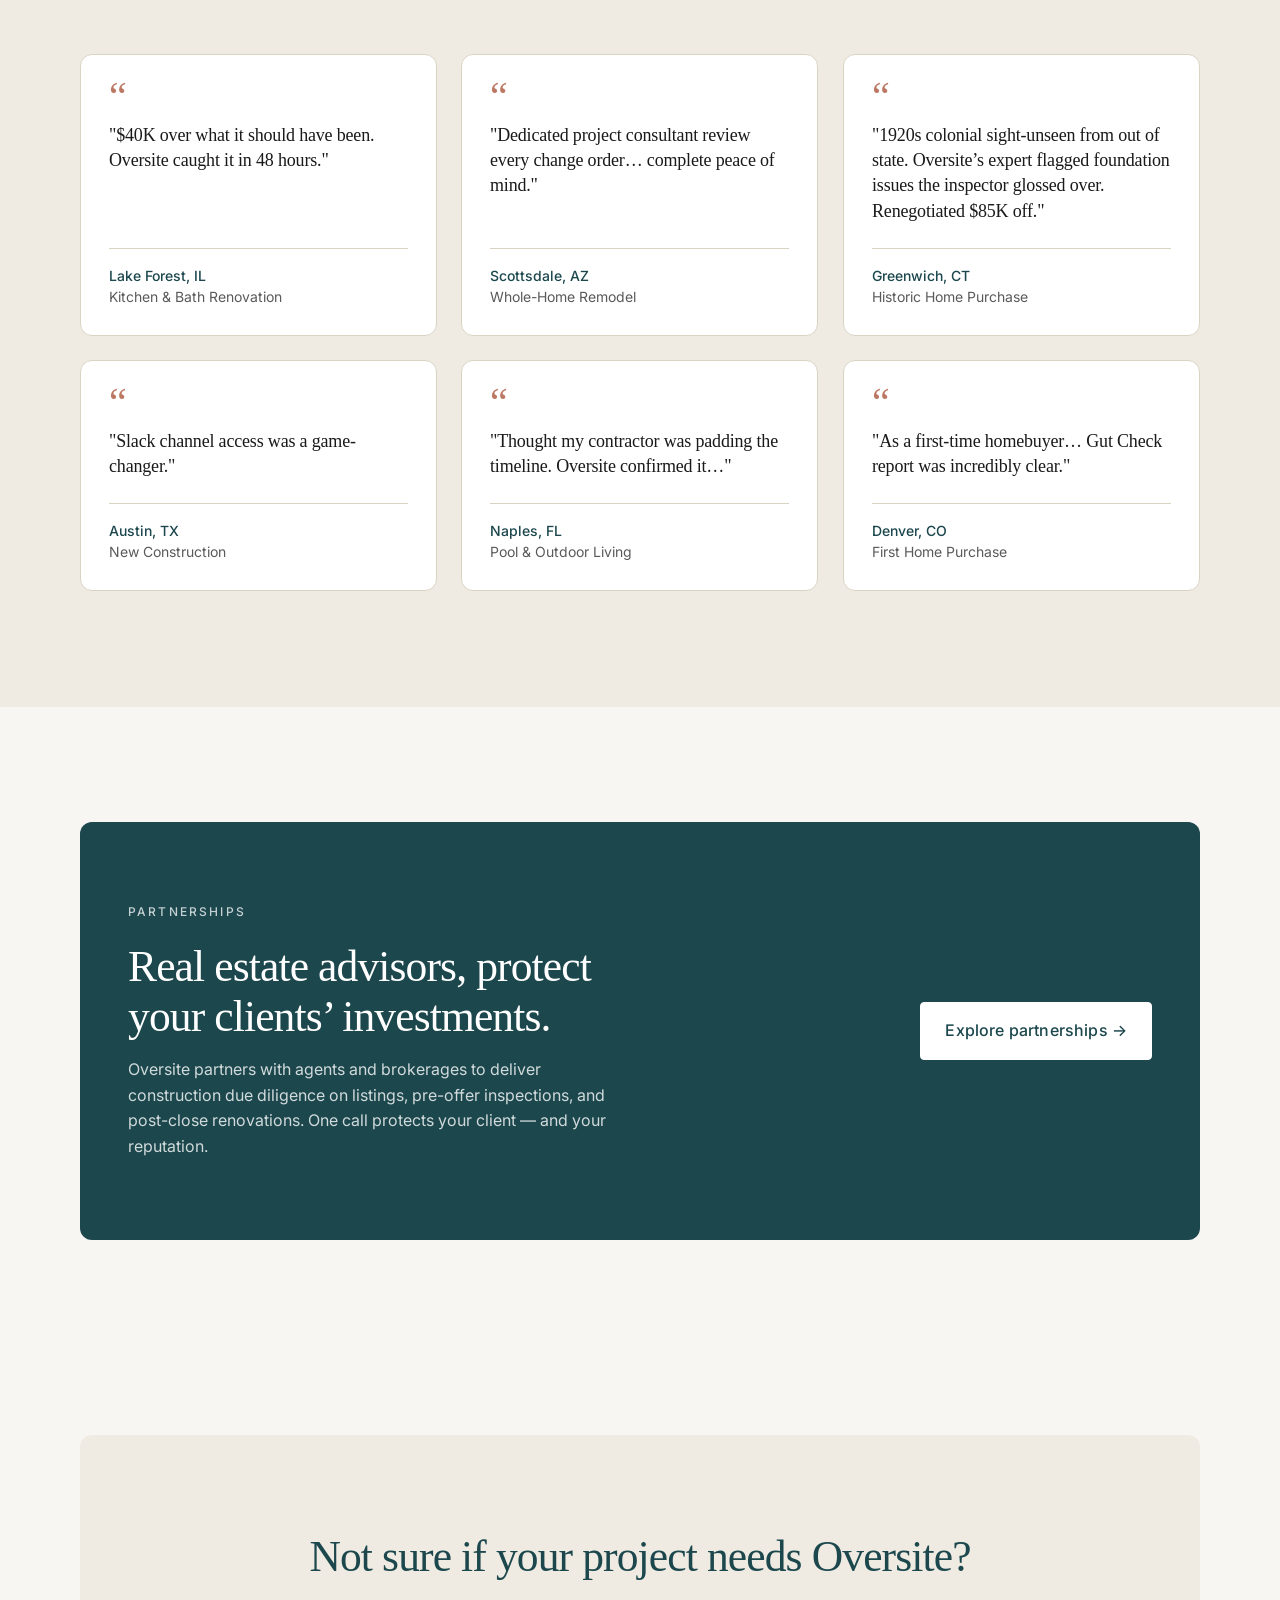
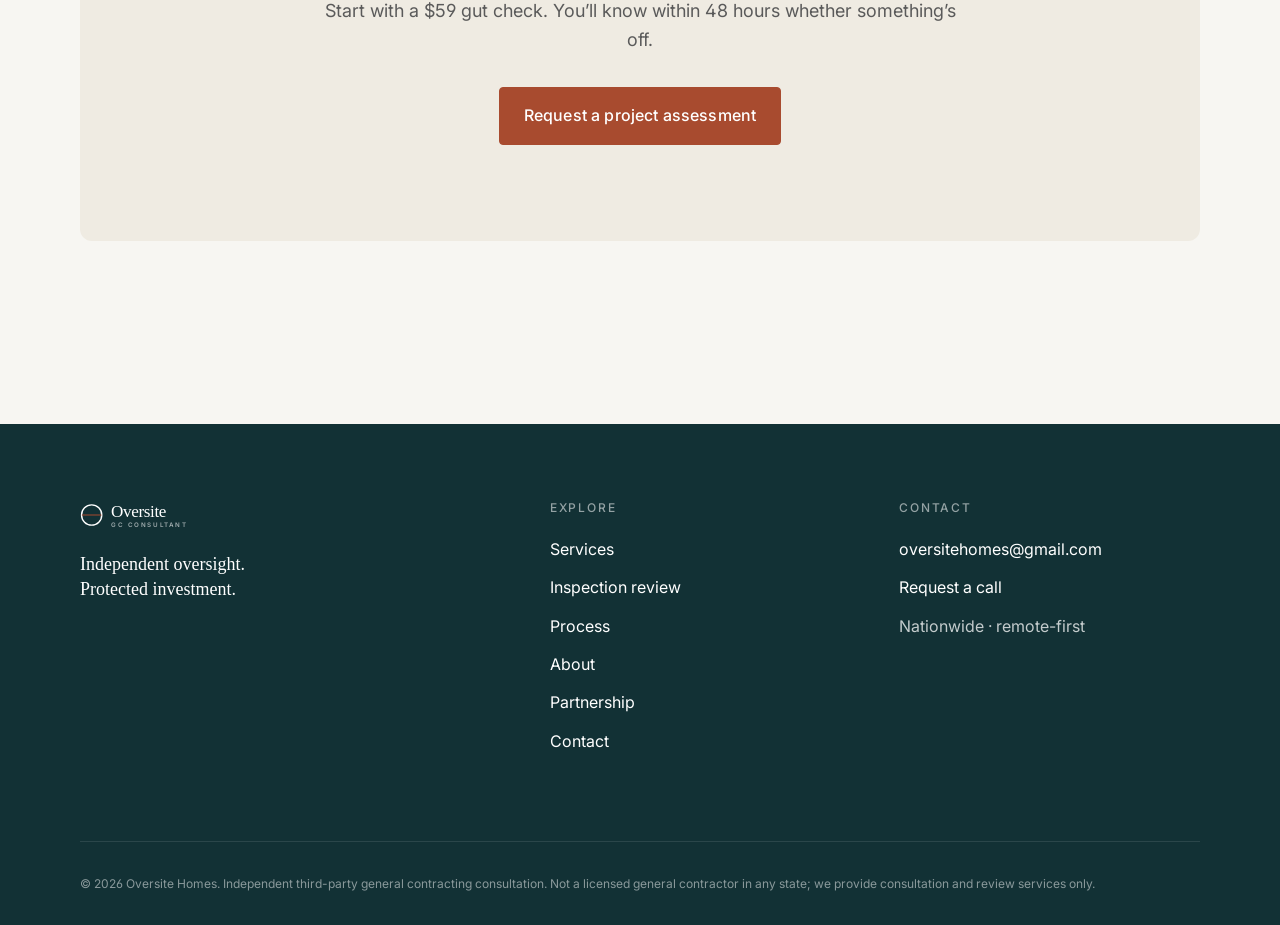
==== commit bfe008e0: "Add $99 inspection review CTA to homepage hero" ====
--- a/index.html
+++ b/index.html
@@ -64,8 +64,9 @@
           <p class="lede">Decades of builder experience, now protecting homeowners nationwide. When your contractor&rsquo;s numbers don&rsquo;t match reality, we step in &mdash; independent, unbiased, and on your side.</p>
           <div class="hero-ctas">
             <a href="contact.html" class="btn btn-primary">Request a project assessment</a>
-            <a href="services.html" class="btn btn-secondary">Explore services</a>
+            <a href="upload.html" class="btn btn-secondary">Review my report &middot; $99</a>
           </div>
+          <p style="margin-top: 1rem; font-size: 0.9375rem;"><a href="services.html" class="link-arrow">Explore all services <span class="arrow">&rarr;</span></a></p>
         </div>
         <div class="hero-visual reveal is-in" aria-hidden="false">
           <img src="assets/images/hero.jpg" alt="Custom home under construction at golden hour, framed timber and warm light" loading="eager" fetchpriority="high"/>
@@ -273,4 +274,4 @@
 </footer>
 <script src="assets/js/main.js" defer></script>
 </body>
-</html>+</html>
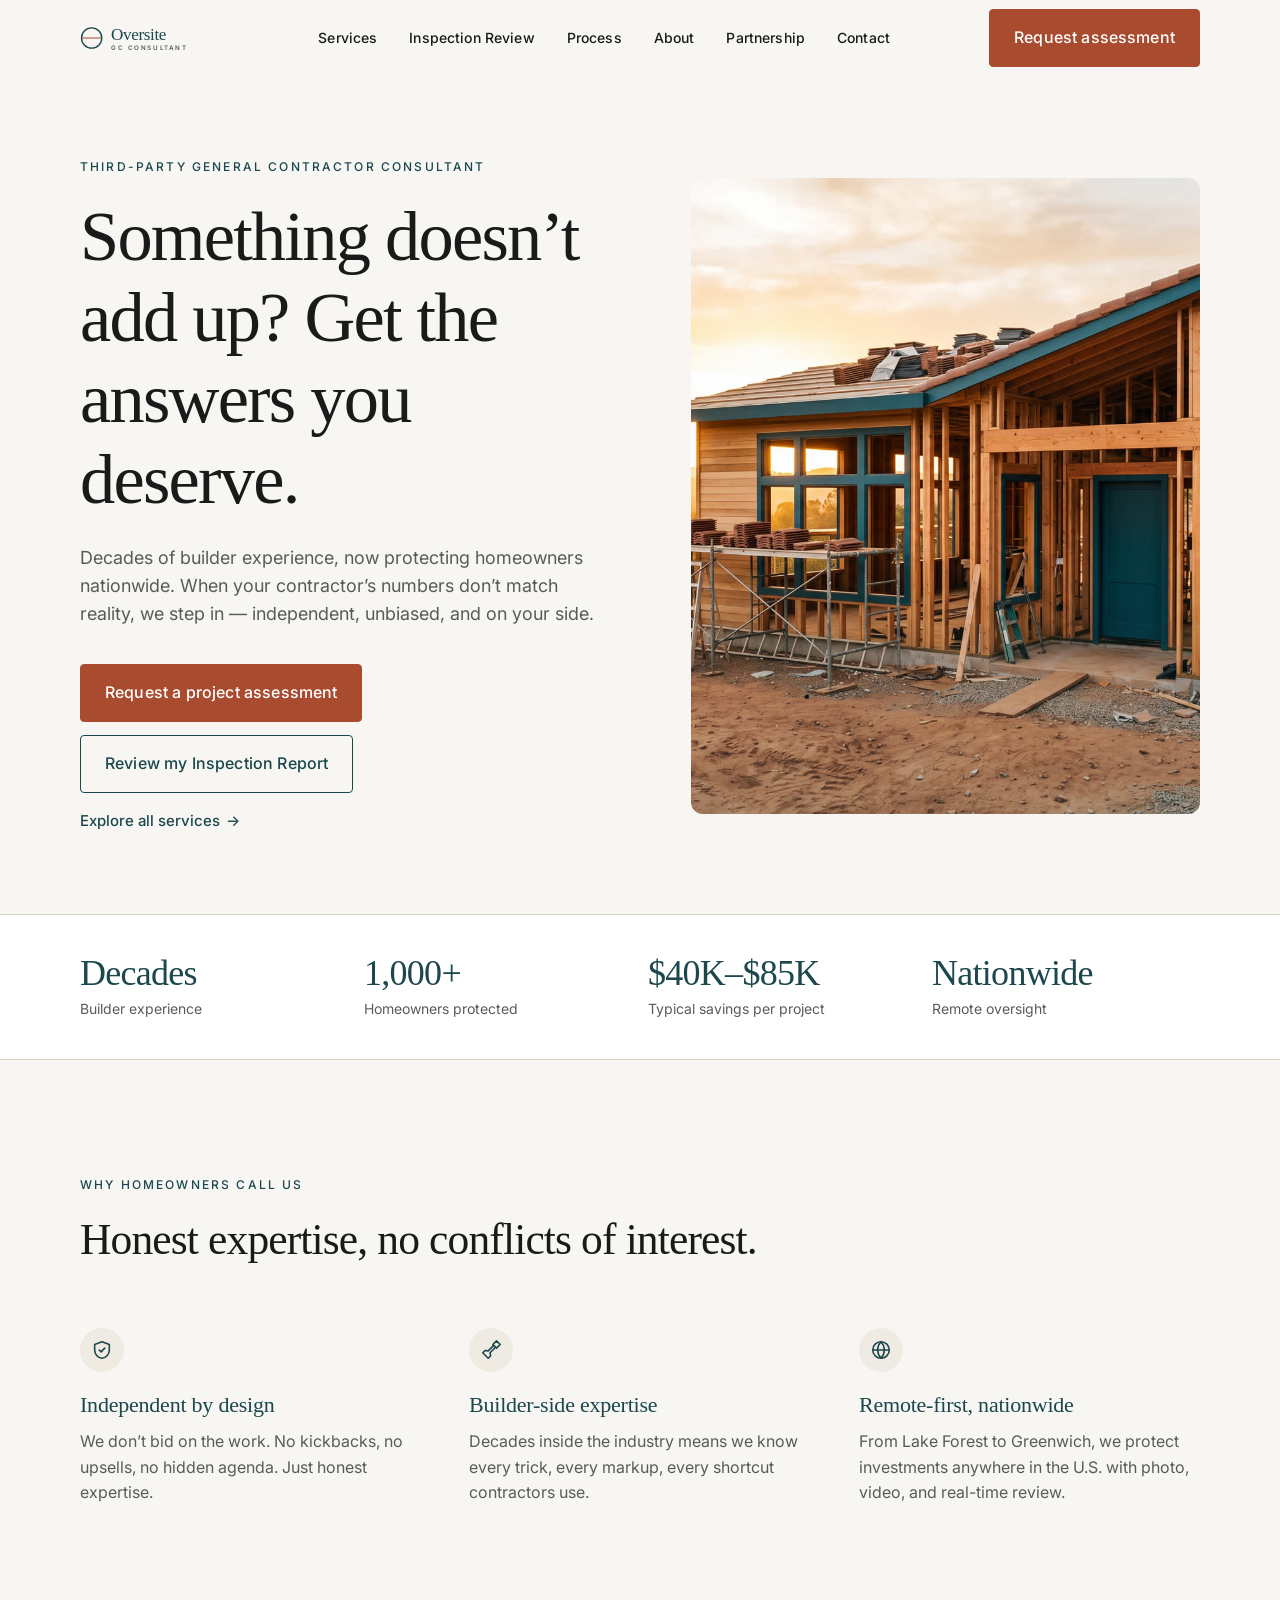
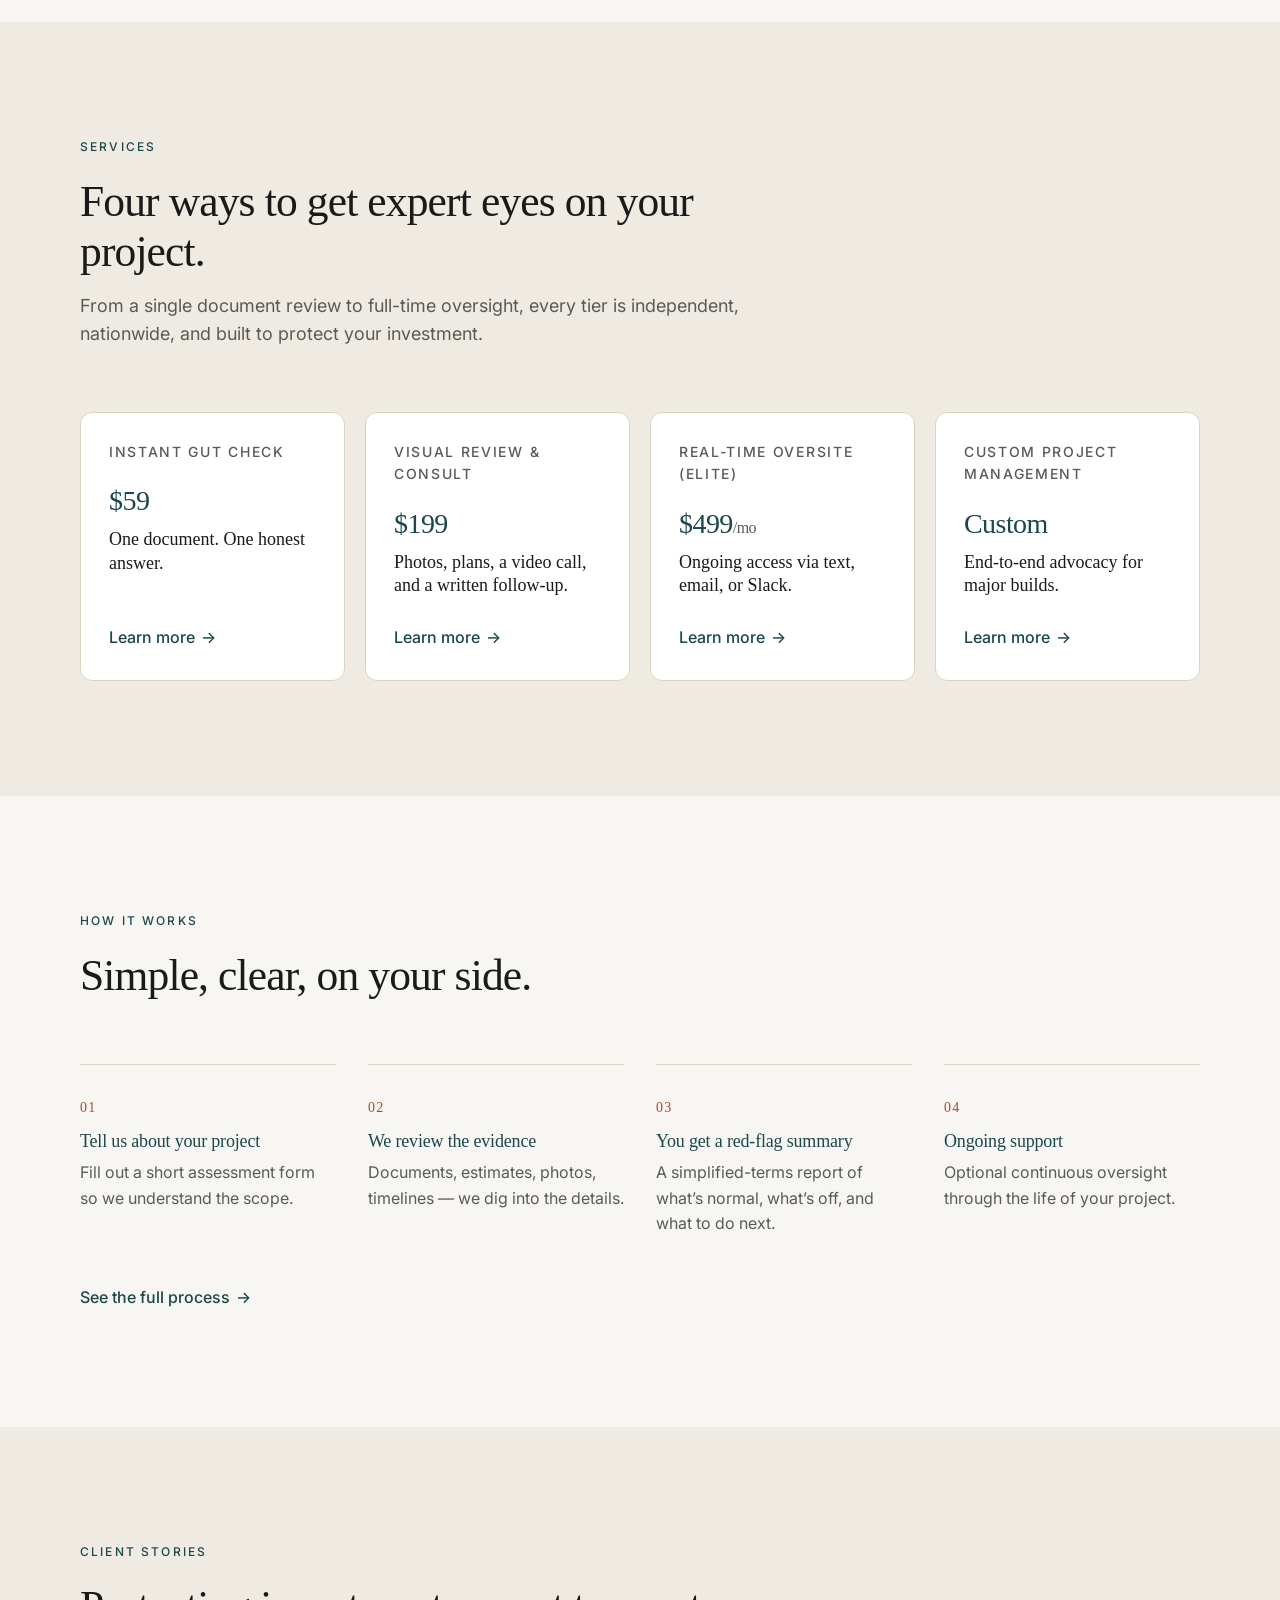
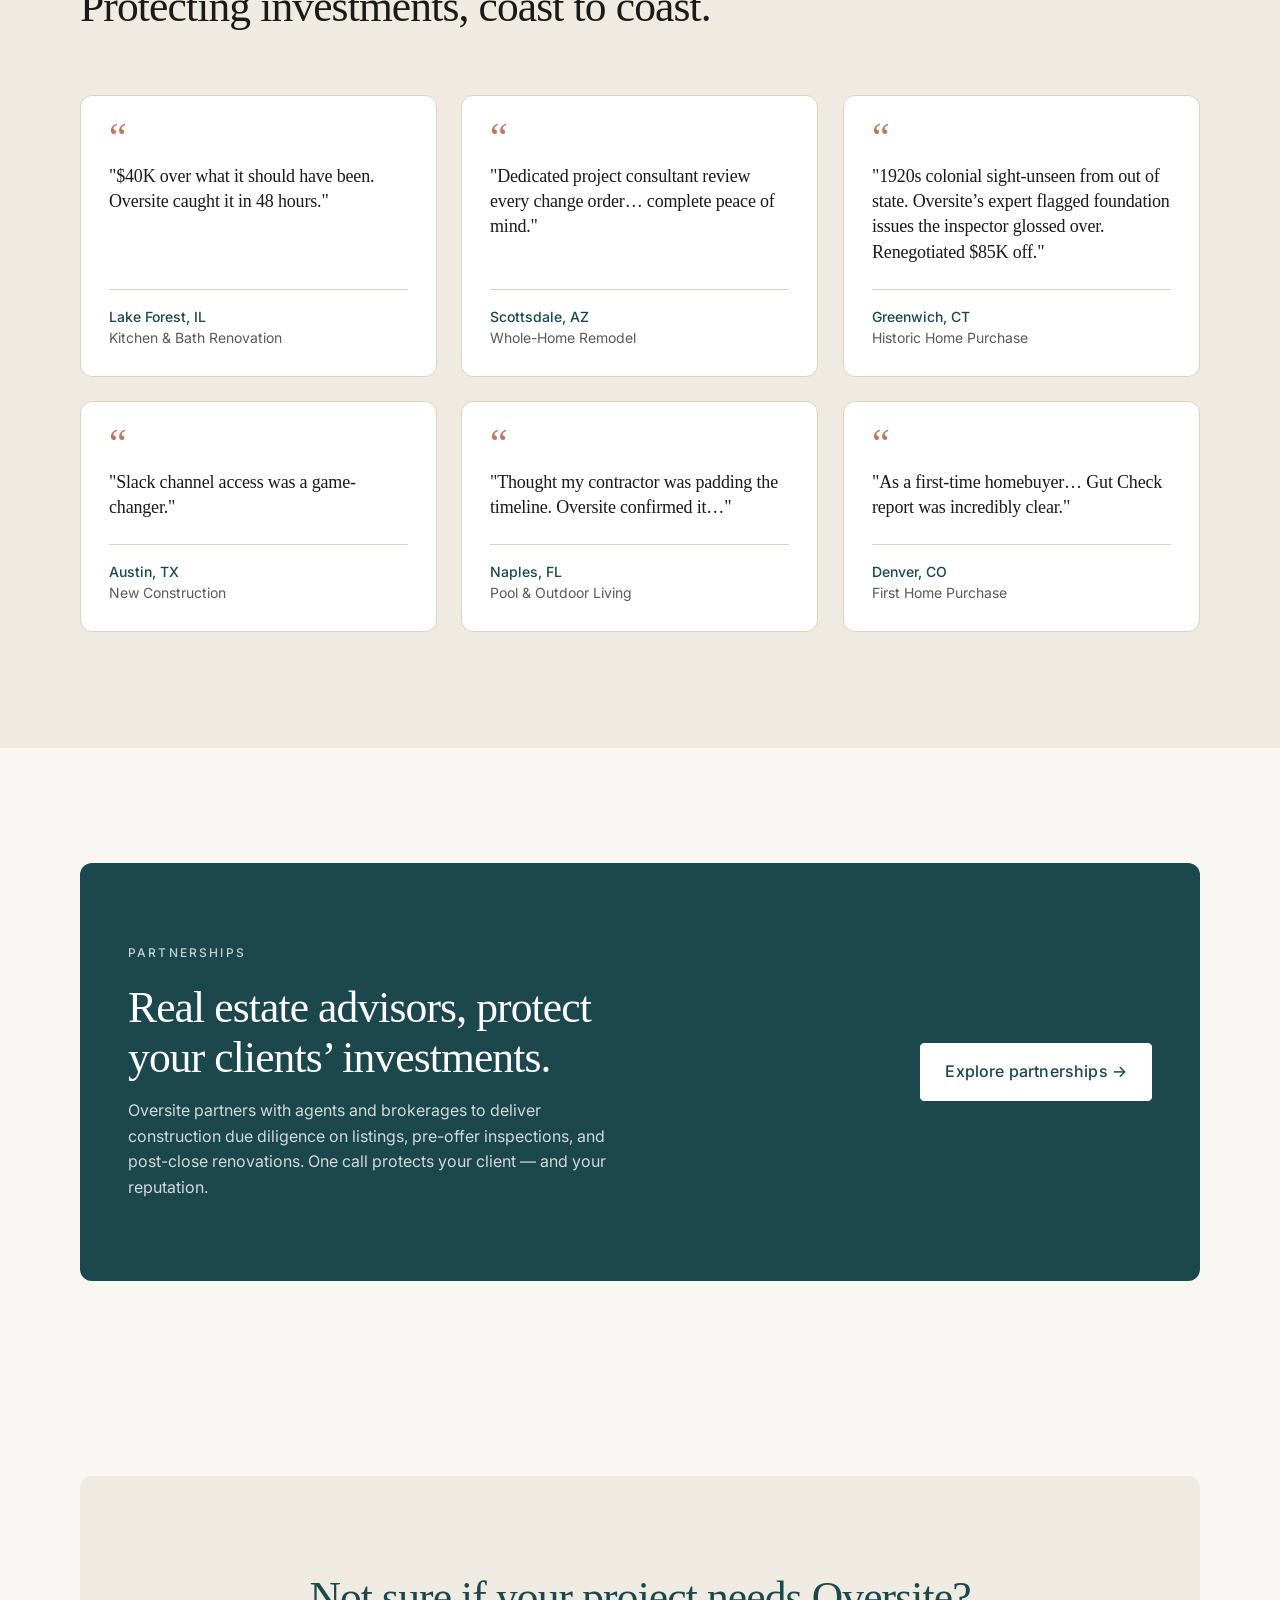
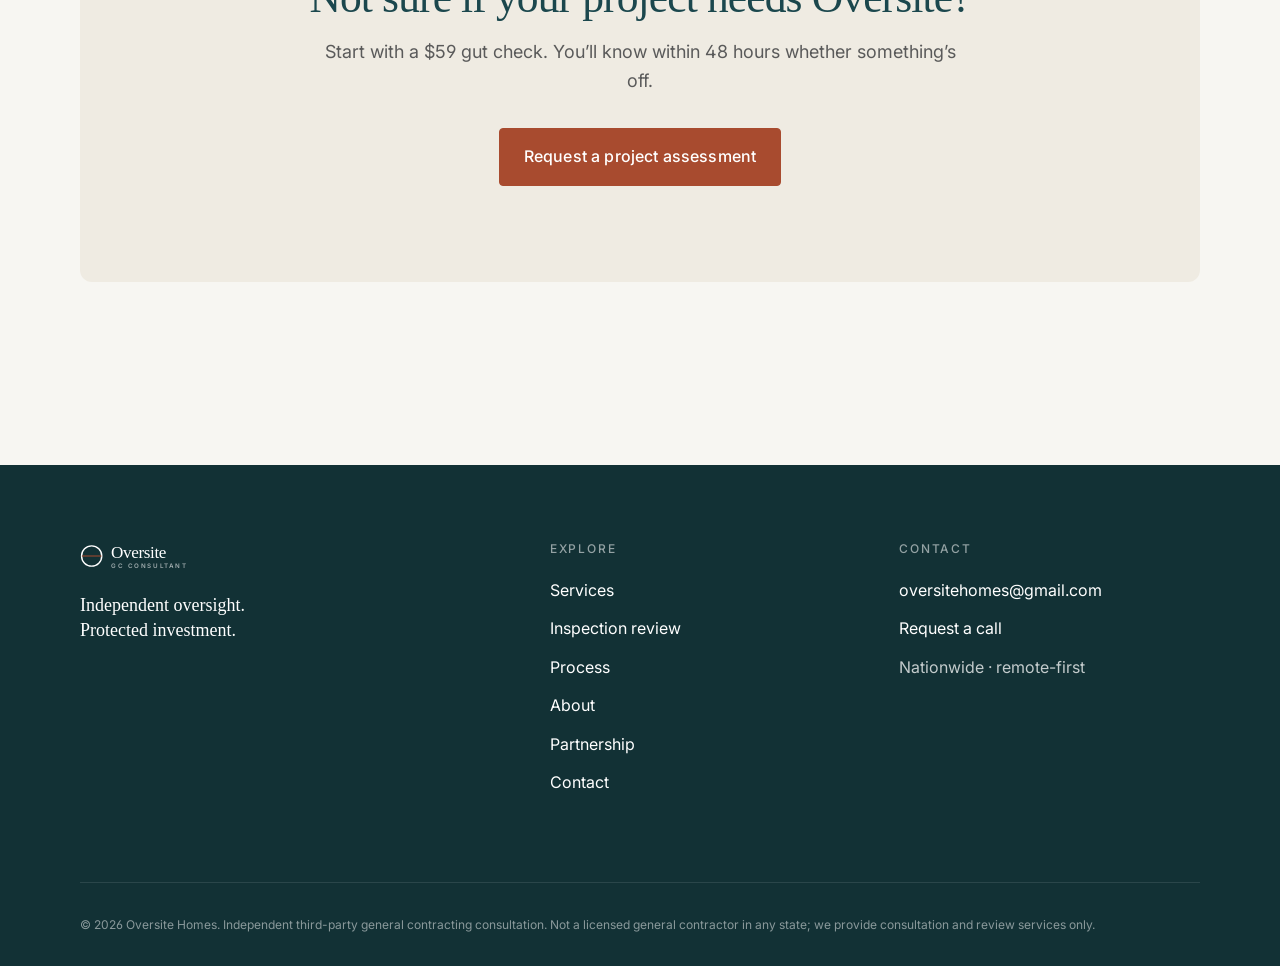
==== commit d99613b7: "Update button text for report review link" ====
--- a/index.html
+++ b/index.html
@@ -64,7 +64,7 @@
           <p class="lede">Decades of builder experience, now protecting homeowners nationwide. When your contractor&rsquo;s numbers don&rsquo;t match reality, we step in &mdash; independent, unbiased, and on your side.</p>
           <div class="hero-ctas">
             <a href="contact.html" class="btn btn-primary">Request a project assessment</a>
-            <a href="upload.html" class="btn btn-secondary">Review my report &middot; $99</a>
+            <a href="upload.html" class="btn btn-secondary">Review my Inspection Report</a>
           </div>
           <p style="margin-top: 1rem; font-size: 0.9375rem;"><a href="services.html" class="link-arrow">Explore all services <span class="arrow">&rarr;</span></a></p>
         </div>
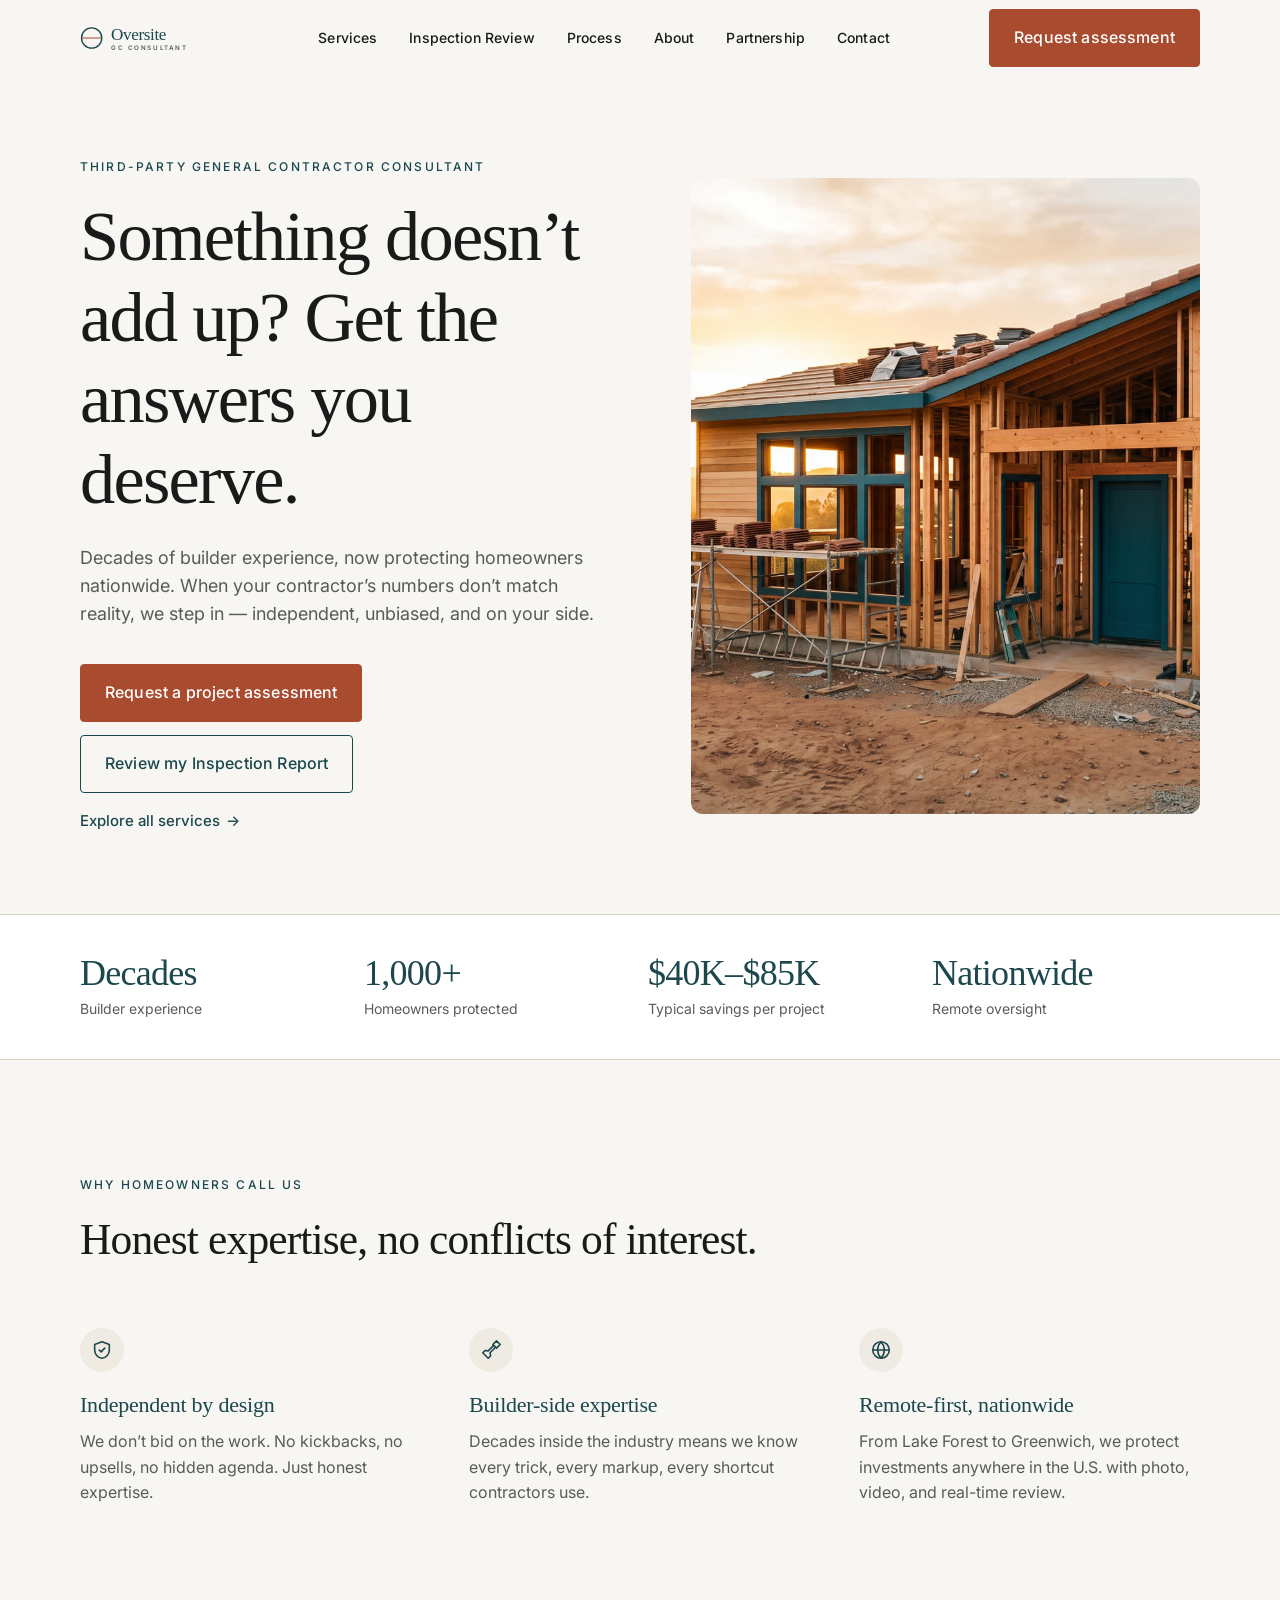
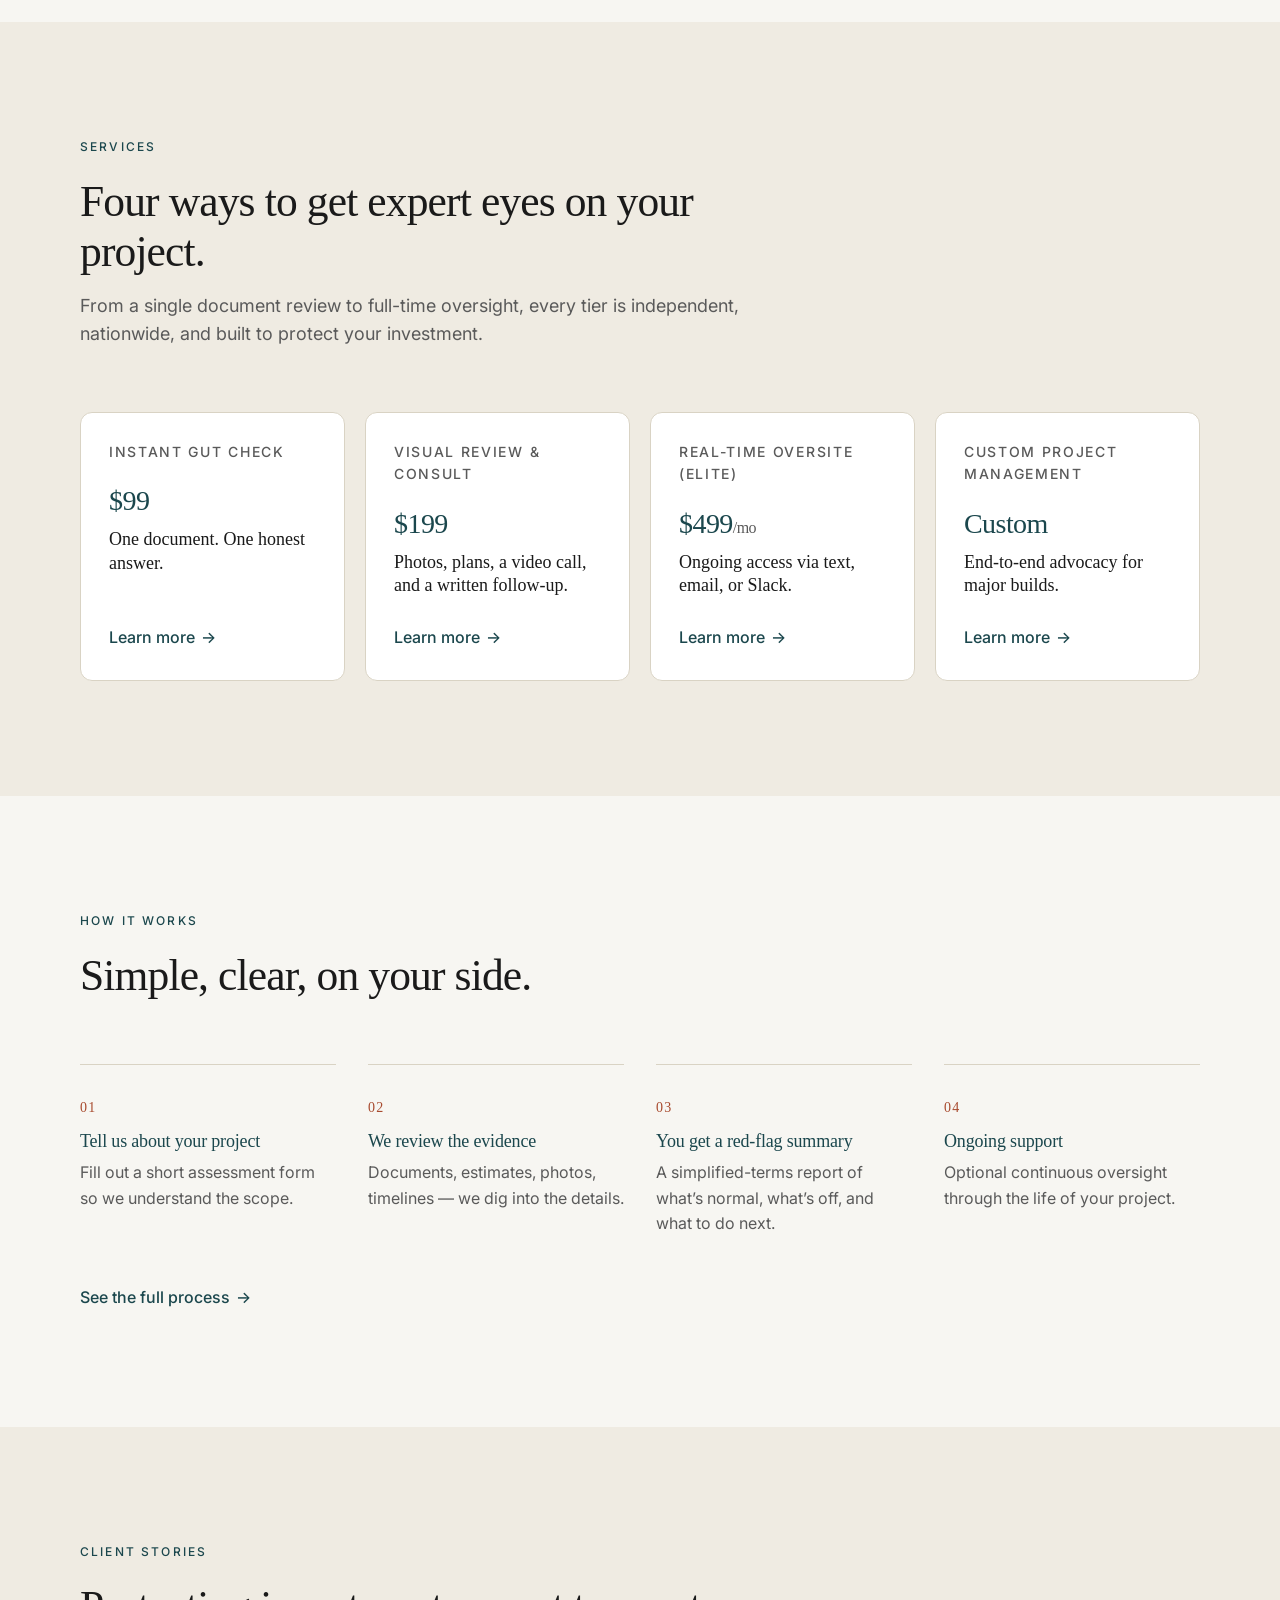
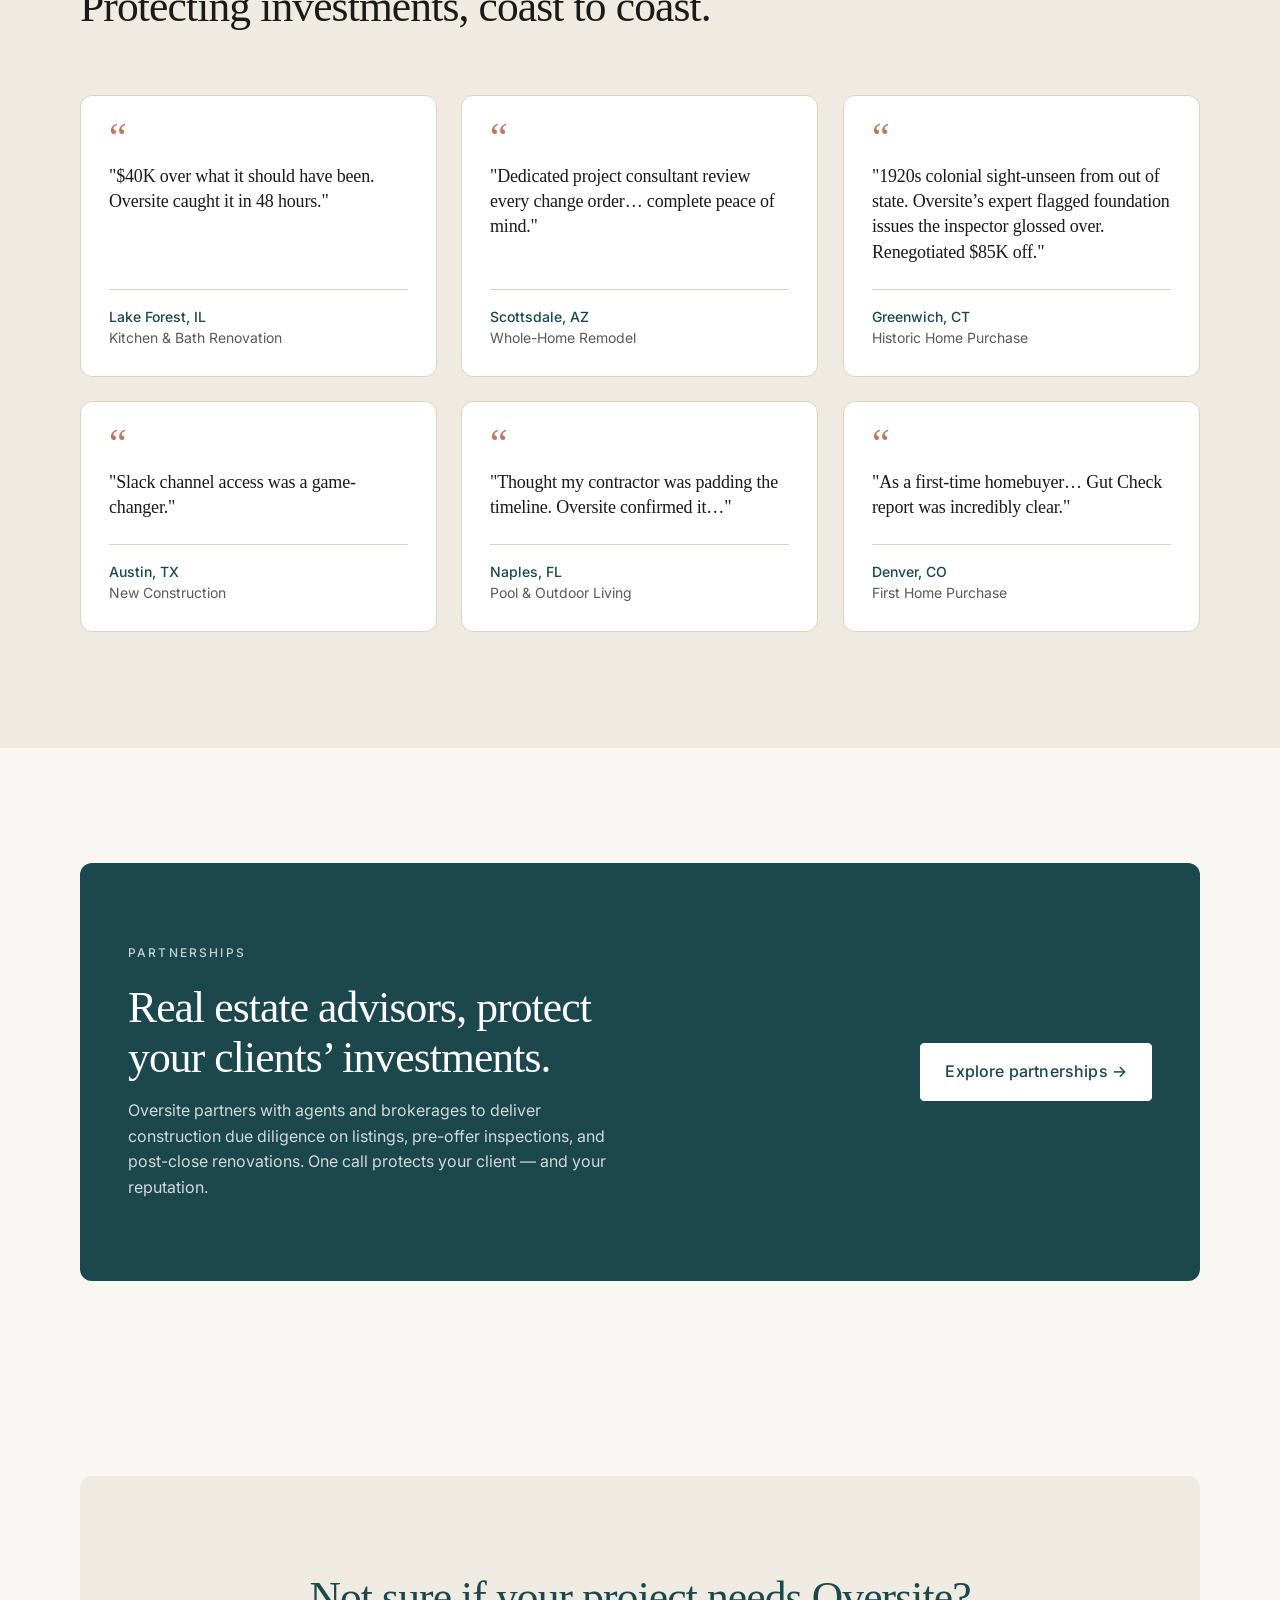
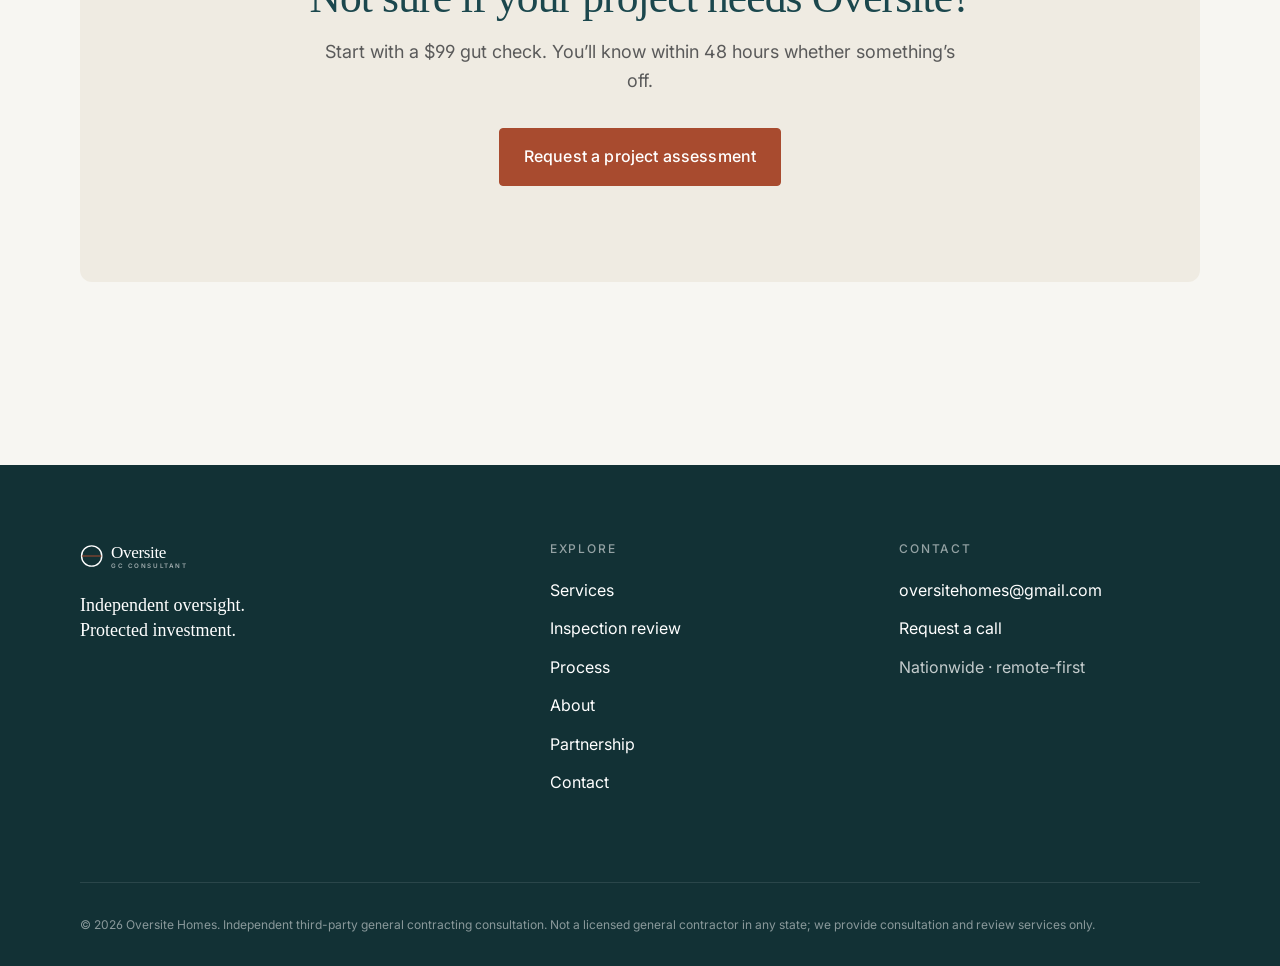
==== commit 02562b6f: "Add files via upload Update Gut Check pricing from $59 to $99" ====
--- a/index.html
+++ b/index.html
@@ -113,7 +113,7 @@
       <div class="tier-grid">
         <a href="services.html#tier-59" class="tier-card reveal">
           <div class="tier-name">Instant Gut Check</div>
-          <div class="tier-price">$59</div>
+          <div class="tier-price">$99</div>
           <p class="tier-tagline">One document. One honest answer.</p>
           <span class="link-arrow">Learn more <span class="arrow">&rarr;</span></span>
         </a>
@@ -227,7 +227,7 @@
     <div class="container">
       <div class="cta-band reveal">
         <h2>Not sure if your project needs Oversite?</h2>
-        <p>Start with a $59 gut check. You&rsquo;ll know within 48 hours whether something&rsquo;s off.</p>
+        <p>Start with a $99 gut check. You&rsquo;ll know within 48 hours whether something&rsquo;s off.</p>
         <a href="contact.html" class="btn btn-primary">Request a project assessment</a>
       </div>
     </div>
@@ -274,4 +274,4 @@
 </footer>
 <script src="assets/js/main.js" defer></script>
 </body>
-</html>
+</html>
